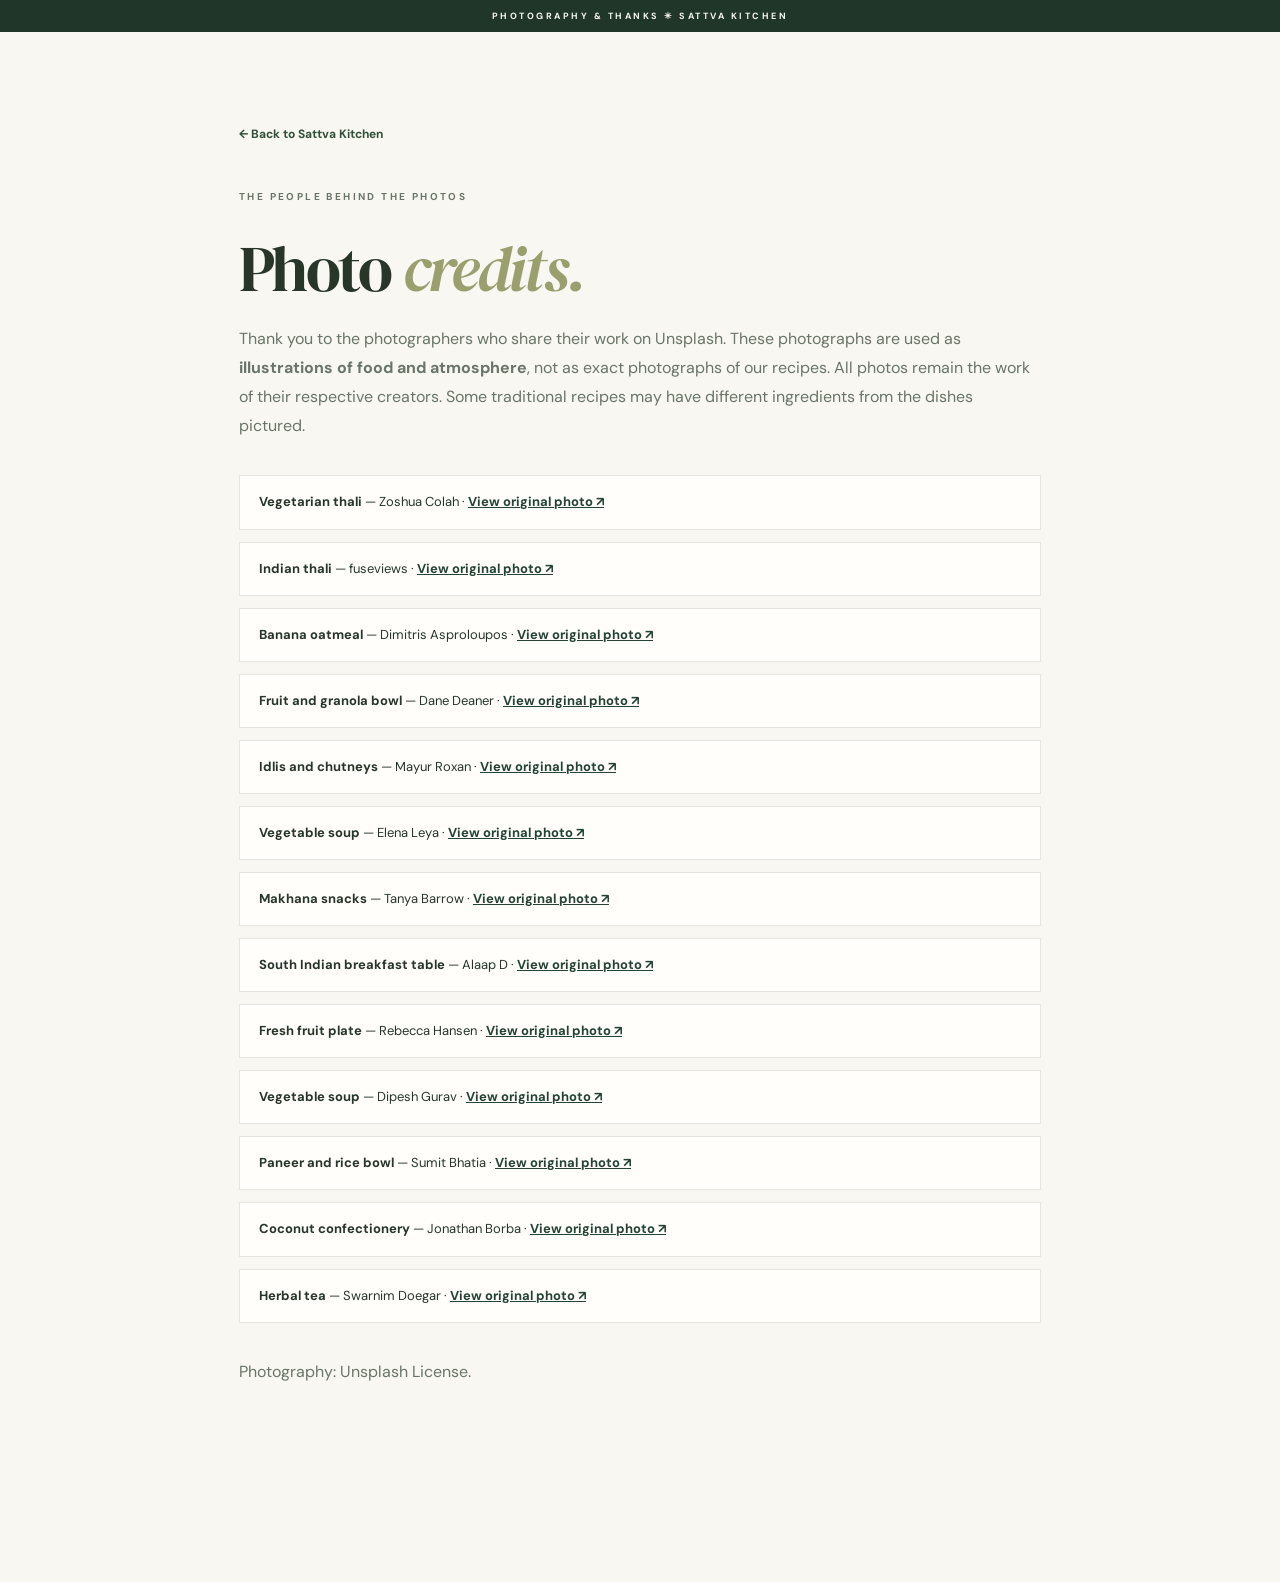
==== credits.html @ f2396afa "Add files via upload" ====
<!doctype html><html lang="en"><head><meta charset="utf-8"/><meta name="viewport" content="width=device-width,initial-scale=1"/><meta name="theme-color" content="#f8f7f1"/><title>Photo credits · Sattva Kitchen</title><link href="https://fonts.googleapis.com/css2?family=DM+Sans:wght@400;500;600;700&family=DM+Serif+Display:ital@0;1&display=swap" rel="stylesheet"/><link rel="stylesheet" href="styles.css"/><style>.credit-page{max-width:850px;margin:90px auto;padding:0 24px 90px}.credit-page h1{font-size:64px}.credit-page p{color:#697568;line-height:1.8}.credit-list{padding:0;list-style:none;display:grid;gap:12px;margin:35px 0}.credit-list li{background:#fffefa;border:1px solid #e2e6dc;padding:15px 19px;font-size:13px;line-height:1.7}.credit-list a{text-decoration:underline;color:#244334;font-weight:700}.credit-list a:hover{color:#ac8b4e}.back-link{font-size:12px;color:#31513a;font-weight:bold}</style></head><body><div class="announcement">PHOTOGRAPHY & THANKS ✳ SATTVA KITCHEN</div><main class="credit-page"><a class="back-link" href="index.html">← Back to Sattva Kitchen</a><p class="kicker" style="margin-top:45px">THE PEOPLE BEHIND THE PHOTOS</p><h1>Photo <em>credits.</em></h1><p>Thank you to the photographers who share their work on Unsplash. These photographs are used as <strong>illustrations of food and atmosphere</strong>, not as exact photographs of our recipes. All photos remain the work of their respective creators. Some traditional recipes may have different ingredients from the dishes pictured.</p><ul class="credit-list" id="credits"></ul><p>Photography: <a href="https://unsplash.com/license" target="_blank" rel="noopener noreferrer">Unsplash License</a>.</p></main><script src="credits.js"></script></body></html>
---- styles.css ----
:root{--bg:#f8f7f1;--white:#fffdf8;--green:#244334;--green-dark:#203629;--text:#28362a;--muted:#6b736b;--soft:#ecf0e8;--gold:#bd9148;--line:#e5e8df;--cream:#efeae0;--serif:'DM Serif Display',Georgia,serif;--sans:'DM Sans',Arial,sans-serif}*{box-sizing:border-box}html{scroll-behavior:smooth}body{margin:0;background:var(--bg);color:var(--text);font-family:var(--sans);-webkit-font-smoothing:antialiased}button,input{font:inherit}button{cursor:pointer}a{color:inherit;text-decoration:none}img{display:block;width:100%}::selection{background:#dce8cf}button:focus-visible,a:focus-visible,input:focus-visible{outline:3px solid var(--gold);outline-offset:3px}.container{max-width:1270px;padding:0 44px;margin:auto}.sr-only{position:absolute;width:1px;height:1px;padding:0;margin:-1px;overflow:hidden;clip:rect(0,0,0,0);white-space:nowrap;border:0}.announcement{background:var(--green-dark);color:#f8f8ee;text-align:center;font-size:9px;letter-spacing:2.5px;font-weight:700;padding:10px 14px}.announcement span{color:#e1c47a;margin:0 16px}.site-header{height:92px;position:relative;z-index:5;background:var(--bg)}.nav-inner{display:flex;height:100%;align-items:center;justify-content:space-between;gap:26px}.brand{display:flex;align-items:center;gap:10px;min-width:212px}.brand-flower{font-size:35px;color:#9a9f64;line-height:1;display:inline-block}.brand-word{display:flex;flex-direction:column;gap:0}.brand-word strong,.footer-brand strong{font-family:var(--serif);font-size:34px;font-weight:400;line-height:1}.brand-word strong span{color:#bd9148}.brand-word small,.footer-brand span:not(.brand-flower){font-size:8px;letter-spacing:2.8px;font-weight:700;padding-top:6px;color:#71806d}.desktop-nav{display:flex;align-items:center;gap:34px;margin-left:30px}.desktop-nav a{font-size:12px;color:#4d594b;font-weight:600;transition:color .2s}.desktop-nav a:hover{color:var(--gold)}.nav-actions{display:flex;gap:15px;align-items:center}.saved-nav{border:1px solid #cdd7ca;padding:11px 13px;border-radius:3px;background:transparent;font-size:12px;font-weight:700;display:flex;align-items:center;gap:8px;color:var(--green)}.saved-nav:hover{background:#edf0e6}.icon-heart{font-size:21px;line-height:10px}.saved-number{min-width:19px;height:19px;border-radius:50%;display:grid;place-items:center;background:#e4e9dc;color:#476046;font-size:10px}.mobile-toggle,.mobile-nav{display:none}.hero{display:grid;grid-template-columns:49% 51%;min-height:580px;padding-bottom:46px;align-items:center}.hero-text{padding:36px 30px 60px 0}.eyebrow,.kicker{letter-spacing:2.4px;font-size:10px;font-weight:700;color:var(--gold)}.eyebrow{display:flex;align-items:center;gap:14px}.eyebrow-line{height:1px;width:29px;background:var(--gold)}h1,h2,h3,p{margin-top:0}h1,h2,h3{font-family:var(--serif);font-weight:400}h1{font-size:clamp(64px,6.6vw,100px);letter-spacing:-2.7px;line-height:1.02;margin:30px 0 24px}h1 em,h2 em{font-weight:400;color:#9b9e6d}.hero-description{color:var(--muted);font-size:14px;max-width:425px;line-height:1.9}.hero-buttons{display:flex;align-items:center;gap:34px;margin-top:35px;flex-wrap:wrap}.btn{border:0;display:inline-flex;align-items:center;justify-content:center;gap:34px;padding:17px 23px;font-size:12px;font-weight:700;letter-spacing:.2px;transition:transform .2s,background .2s;border-radius:2px}.btn:hover{transform:translateY(-2px)}.btn-primary{background:var(--green);color:white}.btn-primary:hover{background:#345e43}.text-link{font-size:12px;font-weight:700;border-bottom:1px solid #c8cbb9;padding:7px 0;display:inline-flex;gap:13px}.text-link:hover{color:var(--gold)}.hero-signature{display:flex;align-items:center;gap:13px;margin-top:65px}.hero-signature .little-sun{display:grid;place-items:center;color:#b5a866;font-size:43px;width:47px}.hero-signature p{margin:0;font-size:12px;line-height:1.65}.hero-signature strong{font-weight:700}.hero-signature p span{color:#8c9388;font-size:11px}.hero-visual{height:540px;position:relative;padding:10px 0 25px 20px}.hero-photo-wrap{width:100%;height:100%;border-radius:220px 220px 6px 6px;overflow:hidden;background:#e3dbc7}.hero-photo{height:100%;object-fit:cover;object-position:center;transition:transform .7s}.hero-photo-wrap:hover img{transform:scale(1.04)}.hero-doodle{position:absolute;top:-21px;right:-15px;font-size:92px;color:#e6ca77;line-height:1;transform:rotate(12deg)}.hero-note{position:absolute;bottom:44px;left:-43px;display:flex;gap:16px;background:#fbfaf3;box-shadow:0 14px 36px #1d302b1b;border:1px solid #ece7d8;padding:22px 27px;align-items:center;transform:rotate(-4deg)}.note-leaf{font-size:44px;color:#a6b580}.hero-note small{display:block;letter-spacing:2px;font-weight:700;color:#9c915b;font-size:8px;margin-bottom:5px}.hero-note strong{font:22px/1.1 var(--serif)}.photo-caption{position:absolute;bottom:-8px;right:0;font-size:8px;letter-spacing:2.5px;color:#a3a79c}.values-ribbon{background:#eef0e8;border-block:1px solid #e5e9df}.values-inner{display:flex;justify-content:space-between;align-items:center;gap:22px;padding-top:21px;padding-bottom:21px}.values-inner span{font-size:10px;letter-spacing:2px;color:#546954;font-weight:700;white-space:nowrap}.values-inner b{color:#b39c6f;font-size:17px}.section{padding-top:108px;padding-bottom:110px}.section-top{display:flex;justify-content:space-between;align-items:end;gap:45px;margin-bottom:32px}.kicker{margin-bottom:20px}.section-top h2,.recipe-intro h2,.quote-copy h2,.ritual-content h2{font-size:clamp(38px,4.2vw,58px);line-height:1.13;letter-spacing:-1px;margin:0}.section-lede{color:#737a6f;font-size:13px;line-height:1.85;max-width:320px;margin:0 6px 3px}.collection-grid{display:grid;grid-template-columns:repeat(3,1fr);gap:20px}.collection-card{position:relative;border:0;padding:0;text-align:left;color:white;background:#d6d6c4;overflow:hidden;height:376px;border-radius:4px}.collection-card>img{height:100%;object-fit:cover;transition:transform .5s}.collection-card:hover>img{transform:scale(1.06)}.collection-overlay{position:absolute;inset:0;background:linear-gradient(to top,rgba(20,37,24,.76),transparent 63%)}.collection-content{position:absolute;bottom:27px;left:28px;right:28px;display:flex;flex-direction:column}.collection-content small{font-size:9px;letter-spacing:2px;color:#e8debe;font-weight:700}.collection-content strong{font:36px var(--serif);margin:9px 0 10px}.collection-content>span{display:flex;align-items:center;justify-content:space-between;font-size:11px;color:#f5f5e5}.collection-content>span b{font-size:23px;font-weight:400}.recipes-section{background:#fffefa;border-top:1px solid var(--line);border-bottom:1px solid var(--line)}.recipe-intro{display:flex;justify-content:space-between;align-items:center;gap:20px}.recipe-intro h2{margin-bottom:16px}.recipe-intro p:not(.kicker){color:#757d74;font-size:13px;line-height:1.7}.tiny-star{color:#9aa46a}.count-ornament{width:135px;height:135px;border-radius:50%;border:1px solid #d8ddd0;display:flex;flex-direction:column;align-items:center;justify-content:center;flex-shrink:0;transform:rotate(9deg)}.count-ornament span{font:47px var(--serif);line-height:1}.count-ornament small{font-size:8px;font-weight:700;letter-spacing:1.4px;line-height:1.6;text-align:center;color:#909c7f}.recipe-toolbar{display:flex;gap:20px;justify-content:space-between;align-items:center;margin-top:34px;margin-bottom:16px;border-bottom:1px solid #ebebe5;padding-bottom:20px}.filters{display:flex;gap:8px;flex-wrap:wrap}.filter-chip{border:1px solid #e1e5dc;background:transparent;color:#586358;padding:10px 15px;border-radius:99px;white-space:nowrap;font-size:11px;font-weight:600}.filter-chip:hover,.filter-chip.active{background:var(--green);color:white;border-color:var(--green)}.search-bar{border:1px solid #dfe4db;display:flex;align-items:center;gap:10px;padding:0 13px;min-width:245px;height:39px}.search-bar span{font-size:26px;color:#687c67;line-height:1}.search-bar input{border:0;background:transparent;outline:0;font-size:11px;width:100%;color:var(--green)}.search-bar input:focus-visible{outline:0}.results-line{font-size:11px;color:#989c92;letter-spacing:.1px;margin-bottom:22px}.recipe-grid{display:grid;grid-template-columns:repeat(3,minmax(0,1fr));gap:35px 23px}.recipe-card{background:var(--white);border:1px solid #eceee7;overflow:hidden;border-radius:4px;transition:box-shadow .25s,transform .25s}.recipe-card:hover{box-shadow:0 14px 32px #39453110;transform:translateY(-4px)}.recipe-image{height:235px;position:relative;overflow:hidden;background:#e3e5d7;cursor:pointer}.recipe-image img{height:100%;object-fit:cover;transition:transform .45s}.recipe-card:hover .recipe-image img{transform:scale(1.06)}.recipe-tag{position:absolute;left:14px;top:15px;background:#fffefaed;color:var(--green);font-size:9px;letter-spacing:.5px;padding:8px 11px;font-weight:700}.save-recipe{position:absolute;right:14px;top:13px;border:0;background:white;color:#546e4e;border-radius:50%;width:37px;height:37px;display:grid;place-items:center;font-size:24px;transition:transform .2s}.save-recipe:hover{transform:scale(1.11)}.save-recipe.is-saved{color:#bb7054}.recipe-body{padding:22px 22px 19px}.recipe-eyebrow{font-size:9px;letter-spacing:1.1px;color:#a79168;font-weight:700;text-transform:uppercase}.recipe-title{font:26px/1.22 var(--serif);margin:9px 0 9px;letter-spacing:-.3px;cursor:pointer;min-height:64px}.recipe-title:hover{color:#788a59}.recipe-desc{color:#788075;font-size:12px;line-height:1.75;min-height:43px;margin-bottom:19px}.recipe-meta{display:flex;justify-content:space-between;align-items:center;border-top:1px solid #eceee7;padding-top:16px;font-size:11px;color:#666f65}.recipe-meta span{display:flex;gap:6px;align-items:center}.recipe-meta button{background:transparent;border:0;font-weight:700;color:var(--green);font-size:11px;padding:4px 0}.recipe-meta button:hover{text-decoration:underline}.empty-state{text-align:center;padding:40px 0 60px}.empty-state[hidden]{display:none}.empty-flower{color:#b4ae79;font-size:70px}.empty-state h3{font:32px var(--serif);margin:0 0 10px}.empty-state p{font-size:13px;color:#7b847b}.empty-state .btn{margin:15px auto}.quote-section{background:#edf0e7}.quote-layout{display:grid;grid-template-columns:45% 55%;align-items:center;gap:0;min-height:610px;padding-top:70px;padding-bottom:70px}.quote-photo{height:480px;position:relative;transform:translateX(20px)}.quote-photo img{height:100%;object-fit:cover;border-radius:230px 230px 3px 3px}.quote-photo-detail{position:absolute;bottom:-18px;right:-12px;background:#fbf9f0;padding:15px 23px;font-size:9px;letter-spacing:1.5px;color:#798769;font-weight:700;transform:rotate(-4deg)}.quote-copy{padding:40px 16px 30px 105px}.quote-mark{font:92px var(--serif);line-height:.65;color:#b0b98f;display:block;margin:24px 0 -15px}.quote-copy h2{max-width:480px;margin-bottom:27px}.quote-copy p:not(.kicker){font-size:13px;line-height:1.95;color:#6d776c;max-width:480px}.philosophy-link{margin-top:15px}.ritual-section{padding-top:108px;padding-bottom:108px}.ritual-card{position:relative;background:#294738;color:#fefcf3;overflow:hidden;display:flex;min-height:340px;align-items:center;padding:58px 9%;border-radius:4px}.ritual-card:before{content:'';position:absolute;inset:0;background:radial-gradient(circle at 85% 35%,rgba(221,206,134,.17),transparent 30%),radial-gradient(circle at 25% 100%,rgba(0,0,0,.10),transparent 50%);pointer-events:none}.ritual-content{position:relative;z-index:1;max-width:580px}.ritual-content .kicker{color:#d8cf9d}.ritual-content h2{font-size:53px}.ritual-content h2 em{color:#dad09b}.ritual-content>p:not(.kicker){font-size:13px;color:#d3e0d3;max-width:490px;line-height:1.9;margin:20px 0 24px}.btn-light{background:#f5f3e6;color:#294838}.btn-light:hover{background:white}.ritual-sun{position:absolute;right:4%;top:-56px;font-size:400px;color:#adc0971f;line-height:1;pointer-events:none}.daily-plan{margin-top:20px;border:1px solid #dee5d6;background:#fffdf8;padding:30px}.daily-plan[hidden]{display:none}.daily-plan-header{display:flex;align-items:center;justify-content:space-between;gap:15px;margin-bottom:20px}.daily-plan-header h3{font-size:29px;margin:0}.day-grid{display:grid;grid-template-columns:repeat(3,minmax(0,1fr));gap:20px}.day-pick{display:flex;align-items:center;gap:14px;border:1px solid #e9ecdf;background:white;text-align:left;padding:10px;cursor:pointer}.day-pick img{width:85px;height:80px;object-fit:cover}.day-pick small{font-size:9px;color:#a29569;text-transform:uppercase;letter-spacing:1px}.day-pick strong{display:block;font:18px var(--serif);margin-top:6px}.footer{background:#f0f1e9;border-top:1px solid #e1e6dd}.footer-top{display:flex;align-items:center;justify-content:space-between;gap:20px;padding:49px 0 41px}.footer-brand{display:flex;align-items:center;gap:10px}.footer-brand div{display:flex;flex-direction:column}.footer-brand strong{font-size:38px}.footer-top>p{font:21px/1.4 var(--serif);margin:0;color:#657460}.back-top{font-size:11px;font-weight:700;border-bottom:1px solid #8ea18d;padding-bottom:6px}.footer-bottom{border-top:1px solid #dce4d9;padding:23px 0 27px;display:flex;justify-content:space-between;gap:30px;font-size:9px;color:#7b877b;letter-spacing:.3px;line-height:1.6}.footer-bottom a{color:var(--green);font-weight:700;text-decoration:underline}.modal-backdrop{position:fixed;inset:0;background:rgba(18,31,23,.68);z-index:20;backdrop-filter:blur(2px)}.recipe-modal{position:fixed;z-index:21;top:3.5vh;bottom:3.5vh;left:50%;transform:translateX(-50%);width:min(960px,94vw);overflow:auto;background:var(--white);border-radius:5px;box-shadow:0 15px 90px #172b1f50}.modal-backdrop[hidden],.recipe-modal[hidden]{display:none}.modal-close{position:sticky;top:18px;float:right;margin:18px 20px -60px 0;z-index:2;background:white;border:1px solid #ece8e0;box-shadow:0 1px 6px #0002;width:41px;height:41px;border-radius:50%;font-size:26px;color:#304936}.modal-cover{height:320px;object-fit:cover}.modal-inner{padding:38px clamp(24px,6vw,64px) 48px}.modal-inner h2{font-size:clamp(42px,5vw,58px);margin:10px 0 18px}.modal-intro{font-size:14px;color:#788176;line-height:1.8;max-width:650px}.modal-tags{display:flex;gap:9px;flex-wrap:wrap;margin:24px 0 28px}.modal-tags span{border:1px solid #e3e8dc;padding:8px 12px;font-size:11px;border-radius:18px}.modal-cols{display:grid;grid-template-columns:37% 1fr;gap:48px;border-top:1px solid #e7e9de;padding-top:30px}.modal-cols h3{font-size:30px}.ingredients{margin:15px 0 0;padding:0;list-style:none}.ingredients li{padding:10px 0;border-bottom:1px solid #eee;font-size:12px;color:#687468;line-height:1.5}.ingredients li:before{content:'✳';color:#a0a879;font-size:12px;margin-right:11px}.steps{padding-left:22px}.steps li{padding:0 0 17px 4px;color:#657163;line-height:1.75;font-size:13px}.steps li::marker{color:#98a276;font-weight:700}.modal-tip{border-left:3px solid #aeb98c;background:#f3f5ed;padding:17px 20px;color:#586954;font-size:12px;line-height:1.7;margin-top:26px}.modal-actions{display:flex;gap:12px;flex-wrap:wrap;margin-top:32px}.modal-actions button{font-size:12px}.modal-actions .outline-btn{border:1px solid #bdc8b7;background:transparent;color:var(--green);padding:15px 20px}.toast{position:fixed;bottom:25px;right:25px;z-index:40;background:#283f30;color:#fff;padding:13px 19px;border-radius:3px;font-size:12px;box-shadow:0 8px 28px #0002;opacity:0;transform:translateY(20px);pointer-events:none;transition:opacity .3s,transform .3s}.toast.show{opacity:1;transform:translateY(0)}body.modal-open{overflow:hidden}@media(max-width:1100px){.container{padding-left:30px;padding-right:30px}.desktop-nav{gap:16px;margin-left:0}.hero{grid-template-columns:51% 49%}.hero-visual{height:500px}.hero-note{left:-10px}.recipe-toolbar{align-items:flex-start;flex-direction:column}.quote-copy{padding-left:65px}}@media(max-width:800px){.desktop-nav{display:none}.mobile-toggle{display:flex;flex-direction:column;gap:5px;background:none;border:0;padding:10px}.mobile-toggle span{display:block;width:22px;height:2px;background:var(--green)}.mobile-nav:not([hidden]){display:flex;flex-direction:column;position:absolute;top:100%;left:0;right:0;padding:14px 30px 23px;background:var(--bg);box-shadow:0 16px 20px #20362910}.mobile-nav a{padding:11px 0;border-bottom:1px solid #e8e8e0;font-size:13px}.hero{grid-template-columns:1fr}.hero-text{padding:55px 0 10px}.hero h1{font-size:72px}.hero-signature{margin-top:38px;margin-bottom:20px}.hero-visual{height:480px;max-width:640px;width:95%;margin:auto}.section{padding-top:75px;padding-bottom:78px}.collection-card{height:310px}.section-top{display:block}.section-lede{margin-top:16px;max-width:500px}.recipe-grid{grid-template-columns:repeat(2,minmax(0,1fr))}.quote-layout{grid-template-columns:1fr;gap:20px}.quote-photo{max-width:500px;width:100%;height:410px;transform:none;margin:auto}.quote-copy{padding:45px 10px 25px}.quote-copy h2{max-width:700px}.day-grid{grid-template-columns:1fr}.footer-top>p{display:none}}@media(max-width:590px){.announcement{font-size:7px;letter-spacing:1.15px;line-height:1.6}.announcement span{margin:0 7px}.container{padding-left:20px;padding-right:20px}.site-header{height:75px}.brand{min-width:auto}.brand-flower{font-size:28px}.brand-word strong{font-size:30px}.brand-word small{letter-spacing:1.7px;font-size:7px}.saved-nav{padding:9px 10px}.saved-nav>span:nth-child(2){display:none}.hero{padding-bottom:26px}.hero-text{padding:43px 0 0}.hero h1{font-size:clamp(58px,14vw,78px);letter-spacing:-1px;margin:23px 0}.hero-description{font-size:13px}.hero-buttons{gap:18px;margin-top:28px}.btn{gap:18px}.hero-visual{height:370px;width:100%;padding-left:10px}.hero-doodle{font-size:55px;right:-8px;top:-15px}.hero-note{padding:11px 14px;gap:8px;left:0;bottom:38px}.hero-note .note-leaf{font-size:26px}.hero-note strong{font-size:17px}.photo-caption{font-size:6px}.values-inner{flex-wrap:wrap;justify-content:center;gap:11px 20px;padding-top:16px;padding-bottom:16px}.values-inner span{font-size:8px;letter-spacing:1px}.values-inner b:nth-of-type(2){display:none}.section-top h2,.recipe-intro h2,.quote-copy h2{font-size:41px}.collection-grid{grid-template-columns:1fr;gap:13px}.collection-card{height:270px}.recipe-intro{align-items:start}.count-ornament{width:78px;height:78px}.count-ornament span{font-size:28px}.count-ornament small{font-size:6px}.recipe-toolbar{margin-top:21px}.filters{flex-wrap:nowrap;overflow:auto;max-width:calc(100vw - 40px);padding-bottom:8px}.filter-chip{flex:none}.search-bar{width:100%}.recipe-grid{grid-template-columns:1fr;gap:18px}.recipe-image{height:255px}.recipe-title{min-height:auto}.recipe-desc{min-height:auto}.quote-photo{height:360px}.quote-copy{padding-top:25px}.quote-copy h2{font-size:45px}.ritual-card{padding:42px 28px}.ritual-content h2{font-size:43px}.ritual-sun{font-size:250px;right:-55px;top:45px}.footer-top{padding:37px 0}.footer-bottom{display:block;font-size:9px}.footer-bottom span{display:block;margin-bottom:8px}.modal-cols{grid-template-columns:1fr;gap:14px}.modal-cover{height:240px}.modal-inner{padding:28px 22px 36px}.modal-inner h2{font-size:42px}.recipe-modal{width:98vw;top:1vh;bottom:1vh}.toast{left:15px;right:15px;text-align:center}.day-pick img{width:74px;height:74px}}@media(prefers-reduced-motion:reduce){html{scroll-behavior:auto}*{animation:none!important;transition:none!important}}
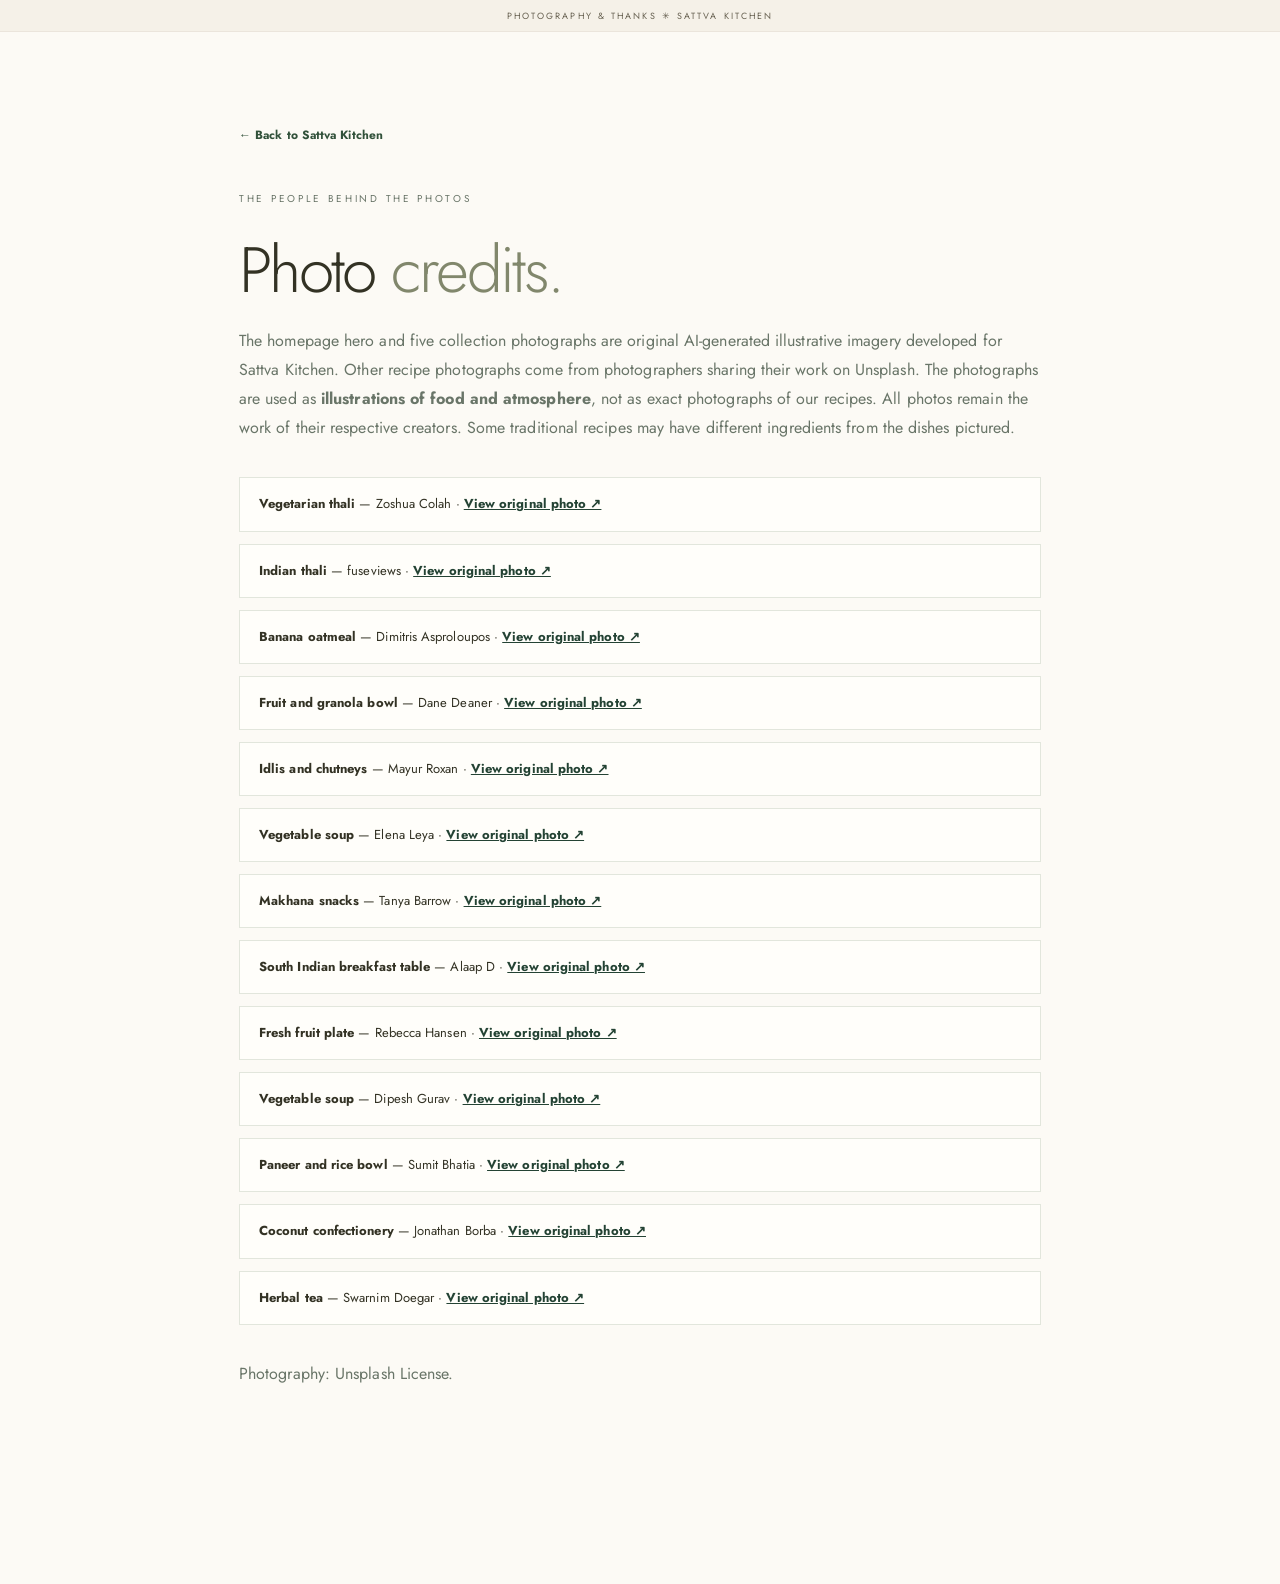
==== commit 1b497fc9: "Add files via upload" ====
--- a/credits.html
+++ b/credits.html
@@ -1 +1 @@
-<!doctype html><html lang="en"><head><meta charset="utf-8"/><meta name="viewport" content="width=device-width,initial-scale=1"/><meta name="theme-color" content="#f8f7f1"/><title>Photo credits · Sattva Kitchen</title><link href="https://fonts.googleapis.com/css2?family=DM+Sans:wght@400;500;600;700&family=DM+Serif+Display:ital@0;1&display=swap" rel="stylesheet"/><link rel="stylesheet" href="styles.css"/><style>.credit-page{max-width:850px;margin:90px auto;padding:0 24px 90px}.credit-page h1{font-size:64px}.credit-page p{color:#697568;line-height:1.8}.credit-list{padding:0;list-style:none;display:grid;gap:12px;margin:35px 0}.credit-list li{background:#fffefa;border:1px solid #e2e6dc;padding:15px 19px;font-size:13px;line-height:1.7}.credit-list a{text-decoration:underline;color:#244334;font-weight:700}.credit-list a:hover{color:#ac8b4e}.back-link{font-size:12px;color:#31513a;font-weight:bold}</style></head><body><div class="announcement">PHOTOGRAPHY & THANKS ✳ SATTVA KITCHEN</div><main class="credit-page"><a class="back-link" href="index.html">← Back to Sattva Kitchen</a><p class="kicker" style="margin-top:45px">THE PEOPLE BEHIND THE PHOTOS</p><h1>Photo <em>credits.</em></h1><p>Thank you to the photographers who share their work on Unsplash. These photographs are used as <strong>illustrations of food and atmosphere</strong>, not as exact photographs of our recipes. All photos remain the work of their respective creators. Some traditional recipes may have different ingredients from the dishes pictured.</p><ul class="credit-list" id="credits"></ul><p>Photography: <a href="https://unsplash.com/license" target="_blank" rel="noopener noreferrer">Unsplash License</a>.</p></main><script src="credits.js"></script></body></html>
+<!doctype html><html lang="en"><head><meta charset="utf-8"/><meta name="viewport" content="width=device-width,initial-scale=1"/><meta name="theme-color" content="#f8f7f1"/><title>Photo credits · Sattva Kitchen</title><link href="https://fonts.googleapis.com/css2?family=Jost:wght@300;400;500;600&display=swap" rel="stylesheet"/><link rel="stylesheet" href="styles.css"/><style>.credit-page{max-width:850px;margin:90px auto;padding:0 24px 90px}.credit-page h1{font-size:64px}.credit-page p{color:#697568;line-height:1.8}.credit-list{padding:0;list-style:none;display:grid;gap:12px;margin:35px 0}.credit-list li{background:#fffefa;border:1px solid #e2e6dc;padding:15px 19px;font-size:13px;line-height:1.7}.credit-list a{text-decoration:underline;color:#244334;font-weight:700}.credit-list a:hover{color:#ac8b4e}.back-link{font-size:12px;color:#31513a;font-weight:bold}</style></head><body><div class="announcement">PHOTOGRAPHY & THANKS ✳ SATTVA KITCHEN</div><main class="credit-page"><a class="back-link" href="index.html">← Back to Sattva Kitchen</a><p class="kicker" style="margin-top:45px">THE PEOPLE BEHIND THE PHOTOS</p><h1>Photo <em>credits.</em></h1><p>The homepage hero and five collection photographs are original AI-generated illustrative imagery developed for Sattva Kitchen. Other recipe photographs come from photographers sharing their work on Unsplash. The photographs are used as <strong>illustrations of food and atmosphere</strong>, not as exact photographs of our recipes. All photos remain the work of their respective creators. Some traditional recipes may have different ingredients from the dishes pictured.</p><ul class="credit-list" id="credits"></ul><p>Photography: <a href="https://unsplash.com/license" target="_blank" rel="noopener noreferrer">Unsplash License</a>.</p></main><script src="credits.js"></script></body></html>
--- a/styles.css
+++ b/styles.css
@@ -1 +1,269 @@
-:root{--bg:#f8f7f1;--white:#fffdf8;--green:#244334;--green-dark:#203629;--text:#28362a;--muted:#6b736b;--soft:#ecf0e8;--gold:#bd9148;--line:#e5e8df;--cream:#efeae0;--serif:'DM Serif Display',Georgia,serif;--sans:'DM Sans',Arial,sans-serif}*{box-sizing:border-box}html{scroll-behavior:smooth}body{margin:0;background:var(--bg);color:var(--text);font-family:var(--sans);-webkit-font-smoothing:antialiased}button,input{font:inherit}button{cursor:pointer}a{color:inherit;text-decoration:none}img{display:block;width:100%}::selection{background:#dce8cf}button:focus-visible,a:focus-visible,input:focus-visible{outline:3px solid var(--gold);outline-offset:3px}.container{max-width:1270px;padding:0 44px;margin:auto}.sr-only{position:absolute;width:1px;height:1px;padding:0;margin:-1px;overflow:hidden;clip:rect(0,0,0,0);white-space:nowrap;border:0}.announcement{background:var(--green-dark);color:#f8f8ee;text-align:center;font-size:9px;letter-spacing:2.5px;font-weight:700;padding:10px 14px}.announcement span{color:#e1c47a;margin:0 16px}.site-header{height:92px;position:relative;z-index:5;background:var(--bg)}.nav-inner{display:flex;height:100%;align-items:center;justify-content:space-between;gap:26px}.brand{display:flex;align-items:center;gap:10px;min-width:212px}.brand-flower{font-size:35px;color:#9a9f64;line-height:1;display:inline-block}.brand-word{display:flex;flex-direction:column;gap:0}.brand-word strong,.footer-brand strong{font-family:var(--serif);font-size:34px;font-weight:400;line-height:1}.brand-word strong span{color:#bd9148}.brand-word small,.footer-brand span:not(.brand-flower){font-size:8px;letter-spacing:2.8px;font-weight:700;padding-top:6px;color:#71806d}.desktop-nav{display:flex;align-items:center;gap:34px;margin-left:30px}.desktop-nav a{font-size:12px;color:#4d594b;font-weight:600;transition:color .2s}.desktop-nav a:hover{color:var(--gold)}.nav-actions{display:flex;gap:15px;align-items:center}.saved-nav{border:1px solid #cdd7ca;padding:11px 13px;border-radius:3px;background:transparent;font-size:12px;font-weight:700;display:flex;align-items:center;gap:8px;color:var(--green)}.saved-nav:hover{background:#edf0e6}.icon-heart{font-size:21px;line-height:10px}.saved-number{min-width:19px;height:19px;border-radius:50%;display:grid;place-items:center;background:#e4e9dc;color:#476046;font-size:10px}.mobile-toggle,.mobile-nav{display:none}.hero{display:grid;grid-template-columns:49% 51%;min-height:580px;padding-bottom:46px;align-items:center}.hero-text{padding:36px 30px 60px 0}.eyebrow,.kicker{letter-spacing:2.4px;font-size:10px;font-weight:700;color:var(--gold)}.eyebrow{display:flex;align-items:center;gap:14px}.eyebrow-line{height:1px;width:29px;background:var(--gold)}h1,h2,h3,p{margin-top:0}h1,h2,h3{font-family:var(--serif);font-weight:400}h1{font-size:clamp(64px,6.6vw,100px);letter-spacing:-2.7px;line-height:1.02;margin:30px 0 24px}h1 em,h2 em{font-weight:400;color:#9b9e6d}.hero-description{color:var(--muted);font-size:14px;max-width:425px;line-height:1.9}.hero-buttons{display:flex;align-items:center;gap:34px;margin-top:35px;flex-wrap:wrap}.btn{border:0;display:inline-flex;align-items:center;justify-content:center;gap:34px;padding:17px 23px;font-size:12px;font-weight:700;letter-spacing:.2px;transition:transform .2s,background .2s;border-radius:2px}.btn:hover{transform:translateY(-2px)}.btn-primary{background:var(--green);color:white}.btn-primary:hover{background:#345e43}.text-link{font-size:12px;font-weight:700;border-bottom:1px solid #c8cbb9;padding:7px 0;display:inline-flex;gap:13px}.text-link:hover{color:var(--gold)}.hero-signature{display:flex;align-items:center;gap:13px;margin-top:65px}.hero-signature .little-sun{display:grid;place-items:center;color:#b5a866;font-size:43px;width:47px}.hero-signature p{margin:0;font-size:12px;line-height:1.65}.hero-signature strong{font-weight:700}.hero-signature p span{color:#8c9388;font-size:11px}.hero-visual{height:540px;position:relative;padding:10px 0 25px 20px}.hero-photo-wrap{width:100%;height:100%;border-radius:220px 220px 6px 6px;overflow:hidden;background:#e3dbc7}.hero-photo{height:100%;object-fit:cover;object-position:center;transition:transform .7s}.hero-photo-wrap:hover img{transform:scale(1.04)}.hero-doodle{position:absolute;top:-21px;right:-15px;font-size:92px;color:#e6ca77;line-height:1;transform:rotate(12deg)}.hero-note{position:absolute;bottom:44px;left:-43px;display:flex;gap:16px;background:#fbfaf3;box-shadow:0 14px 36px #1d302b1b;border:1px solid #ece7d8;padding:22px 27px;align-items:center;transform:rotate(-4deg)}.note-leaf{font-size:44px;color:#a6b580}.hero-note small{display:block;letter-spacing:2px;font-weight:700;color:#9c915b;font-size:8px;margin-bottom:5px}.hero-note strong{font:22px/1.1 var(--serif)}.photo-caption{position:absolute;bottom:-8px;right:0;font-size:8px;letter-spacing:2.5px;color:#a3a79c}.values-ribbon{background:#eef0e8;border-block:1px solid #e5e9df}.values-inner{display:flex;justify-content:space-between;align-items:center;gap:22px;padding-top:21px;padding-bottom:21px}.values-inner span{font-size:10px;letter-spacing:2px;color:#546954;font-weight:700;white-space:nowrap}.values-inner b{color:#b39c6f;font-size:17px}.section{padding-top:108px;padding-bottom:110px}.section-top{display:flex;justify-content:space-between;align-items:end;gap:45px;margin-bottom:32px}.kicker{margin-bottom:20px}.section-top h2,.recipe-intro h2,.quote-copy h2,.ritual-content h2{font-size:clamp(38px,4.2vw,58px);line-height:1.13;letter-spacing:-1px;margin:0}.section-lede{color:#737a6f;font-size:13px;line-height:1.85;max-width:320px;margin:0 6px 3px}.collection-grid{display:grid;grid-template-columns:repeat(3,1fr);gap:20px}.collection-card{position:relative;border:0;padding:0;text-align:left;color:white;background:#d6d6c4;overflow:hidden;height:376px;border-radius:4px}.collection-card>img{height:100%;object-fit:cover;transition:transform .5s}.collection-card:hover>img{transform:scale(1.06)}.collection-overlay{position:absolute;inset:0;background:linear-gradient(to top,rgba(20,37,24,.76),transparent 63%)}.collection-content{position:absolute;bottom:27px;left:28px;right:28px;display:flex;flex-direction:column}.collection-content small{font-size:9px;letter-spacing:2px;color:#e8debe;font-weight:700}.collection-content strong{font:36px var(--serif);margin:9px 0 10px}.collection-content>span{display:flex;align-items:center;justify-content:space-between;font-size:11px;color:#f5f5e5}.collection-content>span b{font-size:23px;font-weight:400}.recipes-section{background:#fffefa;border-top:1px solid var(--line);border-bottom:1px solid var(--line)}.recipe-intro{display:flex;justify-content:space-between;align-items:center;gap:20px}.recipe-intro h2{margin-bottom:16px}.recipe-intro p:not(.kicker){color:#757d74;font-size:13px;line-height:1.7}.tiny-star{color:#9aa46a}.count-ornament{width:135px;height:135px;border-radius:50%;border:1px solid #d8ddd0;display:flex;flex-direction:column;align-items:center;justify-content:center;flex-shrink:0;transform:rotate(9deg)}.count-ornament span{font:47px var(--serif);line-height:1}.count-ornament small{font-size:8px;font-weight:700;letter-spacing:1.4px;line-height:1.6;text-align:center;color:#909c7f}.recipe-toolbar{display:flex;gap:20px;justify-content:space-between;align-items:center;margin-top:34px;margin-bottom:16px;border-bottom:1px solid #ebebe5;padding-bottom:20px}.filters{display:flex;gap:8px;flex-wrap:wrap}.filter-chip{border:1px solid #e1e5dc;background:transparent;color:#586358;padding:10px 15px;border-radius:99px;white-space:nowrap;font-size:11px;font-weight:600}.filter-chip:hover,.filter-chip.active{background:var(--green);color:white;border-color:var(--green)}.search-bar{border:1px solid #dfe4db;display:flex;align-items:center;gap:10px;padding:0 13px;min-width:245px;height:39px}.search-bar span{font-size:26px;color:#687c67;line-height:1}.search-bar input{border:0;background:transparent;outline:0;font-size:11px;width:100%;color:var(--green)}.search-bar input:focus-visible{outline:0}.results-line{font-size:11px;color:#989c92;letter-spacing:.1px;margin-bottom:22px}.recipe-grid{display:grid;grid-template-columns:repeat(3,minmax(0,1fr));gap:35px 23px}.recipe-card{background:var(--white);border:1px solid #eceee7;overflow:hidden;border-radius:4px;transition:box-shadow .25s,transform .25s}.recipe-card:hover{box-shadow:0 14px 32px #39453110;transform:translateY(-4px)}.recipe-image{height:235px;position:relative;overflow:hidden;background:#e3e5d7;cursor:pointer}.recipe-image img{height:100%;object-fit:cover;transition:transform .45s}.recipe-card:hover .recipe-image img{transform:scale(1.06)}.recipe-tag{position:absolute;left:14px;top:15px;background:#fffefaed;color:var(--green);font-size:9px;letter-spacing:.5px;padding:8px 11px;font-weight:700}.save-recipe{position:absolute;right:14px;top:13px;border:0;background:white;color:#546e4e;border-radius:50%;width:37px;height:37px;display:grid;place-items:center;font-size:24px;transition:transform .2s}.save-recipe:hover{transform:scale(1.11)}.save-recipe.is-saved{color:#bb7054}.recipe-body{padding:22px 22px 19px}.recipe-eyebrow{font-size:9px;letter-spacing:1.1px;color:#a79168;font-weight:700;text-transform:uppercase}.recipe-title{font:26px/1.22 var(--serif);margin:9px 0 9px;letter-spacing:-.3px;cursor:pointer;min-height:64px}.recipe-title:hover{color:#788a59}.recipe-desc{color:#788075;font-size:12px;line-height:1.75;min-height:43px;margin-bottom:19px}.recipe-meta{display:flex;justify-content:space-between;align-items:center;border-top:1px solid #eceee7;padding-top:16px;font-size:11px;color:#666f65}.recipe-meta span{display:flex;gap:6px;align-items:center}.recipe-meta button{background:transparent;border:0;font-weight:700;color:var(--green);font-size:11px;padding:4px 0}.recipe-meta button:hover{text-decoration:underline}.empty-state{text-align:center;padding:40px 0 60px}.empty-state[hidden]{display:none}.empty-flower{color:#b4ae79;font-size:70px}.empty-state h3{font:32px var(--serif);margin:0 0 10px}.empty-state p{font-size:13px;color:#7b847b}.empty-state .btn{margin:15px auto}.quote-section{background:#edf0e7}.quote-layout{display:grid;grid-template-columns:45% 55%;align-items:center;gap:0;min-height:610px;padding-top:70px;padding-bottom:70px}.quote-photo{height:480px;position:relative;transform:translateX(20px)}.quote-photo img{height:100%;object-fit:cover;border-radius:230px 230px 3px 3px}.quote-photo-detail{position:absolute;bottom:-18px;right:-12px;background:#fbf9f0;padding:15px 23px;font-size:9px;letter-spacing:1.5px;color:#798769;font-weight:700;transform:rotate(-4deg)}.quote-copy{padding:40px 16px 30px 105px}.quote-mark{font:92px var(--serif);line-height:.65;color:#b0b98f;display:block;margin:24px 0 -15px}.quote-copy h2{max-width:480px;margin-bottom:27px}.quote-copy p:not(.kicker){font-size:13px;line-height:1.95;color:#6d776c;max-width:480px}.philosophy-link{margin-top:15px}.ritual-section{padding-top:108px;padding-bottom:108px}.ritual-card{position:relative;background:#294738;color:#fefcf3;overflow:hidden;display:flex;min-height:340px;align-items:center;padding:58px 9%;border-radius:4px}.ritual-card:before{content:'';position:absolute;inset:0;background:radial-gradient(circle at 85% 35%,rgba(221,206,134,.17),transparent 30%),radial-gradient(circle at 25% 100%,rgba(0,0,0,.10),transparent 50%);pointer-events:none}.ritual-content{position:relative;z-index:1;max-width:580px}.ritual-content .kicker{color:#d8cf9d}.ritual-content h2{font-size:53px}.ritual-content h2 em{color:#dad09b}.ritual-content>p:not(.kicker){font-size:13px;color:#d3e0d3;max-width:490px;line-height:1.9;margin:20px 0 24px}.btn-light{background:#f5f3e6;color:#294838}.btn-light:hover{background:white}.ritual-sun{position:absolute;right:4%;top:-56px;font-size:400px;color:#adc0971f;line-height:1;pointer-events:none}.daily-plan{margin-top:20px;border:1px solid #dee5d6;background:#fffdf8;padding:30px}.daily-plan[hidden]{display:none}.daily-plan-header{display:flex;align-items:center;justify-content:space-between;gap:15px;margin-bottom:20px}.daily-plan-header h3{font-size:29px;margin:0}.day-grid{display:grid;grid-template-columns:repeat(3,minmax(0,1fr));gap:20px}.day-pick{display:flex;align-items:center;gap:14px;border:1px solid #e9ecdf;background:white;text-align:left;padding:10px;cursor:pointer}.day-pick img{width:85px;height:80px;object-fit:cover}.day-pick small{font-size:9px;color:#a29569;text-transform:uppercase;letter-spacing:1px}.day-pick strong{display:block;font:18px var(--serif);margin-top:6px}.footer{background:#f0f1e9;border-top:1px solid #e1e6dd}.footer-top{display:flex;align-items:center;justify-content:space-between;gap:20px;padding:49px 0 41px}.footer-brand{display:flex;align-items:center;gap:10px}.footer-brand div{display:flex;flex-direction:column}.footer-brand strong{font-size:38px}.footer-top>p{font:21px/1.4 var(--serif);margin:0;color:#657460}.back-top{font-size:11px;font-weight:700;border-bottom:1px solid #8ea18d;padding-bottom:6px}.footer-bottom{border-top:1px solid #dce4d9;padding:23px 0 27px;display:flex;justify-content:space-between;gap:30px;font-size:9px;color:#7b877b;letter-spacing:.3px;line-height:1.6}.footer-bottom a{color:var(--green);font-weight:700;text-decoration:underline}.modal-backdrop{position:fixed;inset:0;background:rgba(18,31,23,.68);z-index:20;backdrop-filter:blur(2px)}.recipe-modal{position:fixed;z-index:21;top:3.5vh;bottom:3.5vh;left:50%;transform:translateX(-50%);width:min(960px,94vw);overflow:auto;background:var(--white);border-radius:5px;box-shadow:0 15px 90px #172b1f50}.modal-backdrop[hidden],.recipe-modal[hidden]{display:none}.modal-close{position:sticky;top:18px;float:right;margin:18px 20px -60px 0;z-index:2;background:white;border:1px solid #ece8e0;box-shadow:0 1px 6px #0002;width:41px;height:41px;border-radius:50%;font-size:26px;color:#304936}.modal-cover{height:320px;object-fit:cover}.modal-inner{padding:38px clamp(24px,6vw,64px) 48px}.modal-inner h2{font-size:clamp(42px,5vw,58px);margin:10px 0 18px}.modal-intro{font-size:14px;color:#788176;line-height:1.8;max-width:650px}.modal-tags{display:flex;gap:9px;flex-wrap:wrap;margin:24px 0 28px}.modal-tags span{border:1px solid #e3e8dc;padding:8px 12px;font-size:11px;border-radius:18px}.modal-cols{display:grid;grid-template-columns:37% 1fr;gap:48px;border-top:1px solid #e7e9de;padding-top:30px}.modal-cols h3{font-size:30px}.ingredients{margin:15px 0 0;padding:0;list-style:none}.ingredients li{padding:10px 0;border-bottom:1px solid #eee;font-size:12px;color:#687468;line-height:1.5}.ingredients li:before{content:'✳';color:#a0a879;font-size:12px;margin-right:11px}.steps{padding-left:22px}.steps li{padding:0 0 17px 4px;color:#657163;line-height:1.75;font-size:13px}.steps li::marker{color:#98a276;font-weight:700}.modal-tip{border-left:3px solid #aeb98c;background:#f3f5ed;padding:17px 20px;color:#586954;font-size:12px;line-height:1.7;margin-top:26px}.modal-actions{display:flex;gap:12px;flex-wrap:wrap;margin-top:32px}.modal-actions button{font-size:12px}.modal-actions .outline-btn{border:1px solid #bdc8b7;background:transparent;color:var(--green);padding:15px 20px}.toast{position:fixed;bottom:25px;right:25px;z-index:40;background:#283f30;color:#fff;padding:13px 19px;border-radius:3px;font-size:12px;box-shadow:0 8px 28px #0002;opacity:0;transform:translateY(20px);pointer-events:none;transition:opacity .3s,transform .3s}.toast.show{opacity:1;transform:translateY(0)}body.modal-open{overflow:hidden}@media(max-width:1100px){.container{padding-left:30px;padding-right:30px}.desktop-nav{gap:16px;margin-left:0}.hero{grid-template-columns:51% 49%}.hero-visual{height:500px}.hero-note{left:-10px}.recipe-toolbar{align-items:flex-start;flex-direction:column}.quote-copy{padding-left:65px}}@media(max-width:800px){.desktop-nav{display:none}.mobile-toggle{display:flex;flex-direction:column;gap:5px;background:none;border:0;padding:10px}.mobile-toggle span{display:block;width:22px;height:2px;background:var(--green)}.mobile-nav:not([hidden]){display:flex;flex-direction:column;position:absolute;top:100%;left:0;right:0;padding:14px 30px 23px;background:var(--bg);box-shadow:0 16px 20px #20362910}.mobile-nav a{padding:11px 0;border-bottom:1px solid #e8e8e0;font-size:13px}.hero{grid-template-columns:1fr}.hero-text{padding:55px 0 10px}.hero h1{font-size:72px}.hero-signature{margin-top:38px;margin-bottom:20px}.hero-visual{height:480px;max-width:640px;width:95%;margin:auto}.section{padding-top:75px;padding-bottom:78px}.collection-card{height:310px}.section-top{display:block}.section-lede{margin-top:16px;max-width:500px}.recipe-grid{grid-template-columns:repeat(2,minmax(0,1fr))}.quote-layout{grid-template-columns:1fr;gap:20px}.quote-photo{max-width:500px;width:100%;height:410px;transform:none;margin:auto}.quote-copy{padding:45px 10px 25px}.quote-copy h2{max-width:700px}.day-grid{grid-template-columns:1fr}.footer-top>p{display:none}}@media(max-width:590px){.announcement{font-size:7px;letter-spacing:1.15px;line-height:1.6}.announcement span{margin:0 7px}.container{padding-left:20px;padding-right:20px}.site-header{height:75px}.brand{min-width:auto}.brand-flower{font-size:28px}.brand-word strong{font-size:30px}.brand-word small{letter-spacing:1.7px;font-size:7px}.saved-nav{padding:9px 10px}.saved-nav>span:nth-child(2){display:none}.hero{padding-bottom:26px}.hero-text{padding:43px 0 0}.hero h1{font-size:clamp(58px,14vw,78px);letter-spacing:-1px;margin:23px 0}.hero-description{font-size:13px}.hero-buttons{gap:18px;margin-top:28px}.btn{gap:18px}.hero-visual{height:370px;width:100%;padding-left:10px}.hero-doodle{font-size:55px;right:-8px;top:-15px}.hero-note{padding:11px 14px;gap:8px;left:0;bottom:38px}.hero-note .note-leaf{font-size:26px}.hero-note strong{font-size:17px}.photo-caption{font-size:6px}.values-inner{flex-wrap:wrap;justify-content:center;gap:11px 20px;padding-top:16px;padding-bottom:16px}.values-inner span{font-size:8px;letter-spacing:1px}.values-inner b:nth-of-type(2){display:none}.section-top h2,.recipe-intro h2,.quote-copy h2{font-size:41px}.collection-grid{grid-template-columns:1fr;gap:13px}.collection-card{height:270px}.recipe-intro{align-items:start}.count-ornament{width:78px;height:78px}.count-ornament span{font-size:28px}.count-ornament small{font-size:6px}.recipe-toolbar{margin-top:21px}.filters{flex-wrap:nowrap;overflow:auto;max-width:calc(100vw - 40px);padding-bottom:8px}.filter-chip{flex:none}.search-bar{width:100%}.recipe-grid{grid-template-columns:1fr;gap:18px}.recipe-image{height:255px}.recipe-title{min-height:auto}.recipe-desc{min-height:auto}.quote-photo{height:360px}.quote-copy{padding-top:25px}.quote-copy h2{font-size:45px}.ritual-card{padding:42px 28px}.ritual-content h2{font-size:43px}.ritual-sun{font-size:250px;right:-55px;top:45px}.footer-top{padding:37px 0}.footer-bottom{display:block;font-size:9px}.footer-bottom span{display:block;margin-bottom:8px}.modal-cols{grid-template-columns:1fr;gap:14px}.modal-cover{height:240px}.modal-inner{padding:28px 22px 36px}.modal-inner h2{font-size:42px}.recipe-modal{width:98vw;top:1vh;bottom:1vh}.toast{left:15px;right:15px;text-align:center}.day-pick img{width:74px;height:74px}}@media(prefers-reduced-motion:reduce){html{scroll-behavior:auto}*{animation:none!important;transition:none!important}}
+:root{--bg:#f8f7f1;--white:#fffdf8;--green:#244334;--green-dark:#203629;--text:#28362a;--muted:#6b736b;--soft:#ecf0e8;--gold:#bd9148;--line:#e5e8df;--cream:#efeae0;--serif:'Abadi','Abadi MT','Jost','Avenir Next','Segoe UI',sans-serif;--sans:'Abadi','Abadi MT','Jost','Avenir Next','Segoe UI',sans-serif}*{box-sizing:border-box}html{scroll-behavior:smooth}body{margin:0;background:var(--bg);color:var(--text);font-family:var(--sans);-webkit-font-smoothing:antialiased}button,input{font:inherit}button{cursor:pointer}a{color:inherit;text-decoration:none}img{display:block;width:100%}::selection{background:#dce8cf}button:focus-visible,a:focus-visible,input:focus-visible{outline:3px solid var(--gold);outline-offset:3px}.container{max-width:1270px;padding:0 44px;margin:auto}.sr-only{position:absolute;width:1px;height:1px;padding:0;margin:-1px;overflow:hidden;clip:rect(0,0,0,0);white-space:nowrap;border:0}.announcement{background:var(--green-dark);color:#f8f8ee;text-align:center;font-size:9px;letter-spacing:2.5px;font-weight:700;padding:10px 14px}.announcement span{color:#e1c47a;margin:0 16px}.site-header{height:92px;position:relative;z-index:5;background:var(--bg)}.nav-inner{display:flex;height:100%;align-items:center;justify-content:space-between;gap:26px}.brand{display:flex;align-items:center;gap:10px;min-width:212px}.brand-flower{font-size:35px;color:#9a9f64;line-height:1;display:inline-block}.brand-word{display:flex;flex-direction:column;gap:0}.brand-word strong,.footer-brand strong{font-family:var(--serif);font-size:34px;font-weight:400;line-height:1}.brand-word strong span{color:#bd9148}.brand-word small,.footer-brand span:not(.brand-flower){font-size:8px;letter-spacing:2.8px;font-weight:700;padding-top:6px;color:#71806d}.desktop-nav{display:flex;align-items:center;gap:34px;margin-left:30px}.desktop-nav a{font-size:12px;color:#4d594b;font-weight:600;transition:color .2s}.desktop-nav a:hover{color:var(--gold)}.nav-actions{display:flex;gap:15px;align-items:center}.saved-nav{border:1px solid #cdd7ca;padding:11px 13px;border-radius:3px;background:transparent;font-size:12px;font-weight:700;display:flex;align-items:center;gap:8px;color:var(--green)}.saved-nav:hover{background:#edf0e6}.icon-heart{font-size:21px;line-height:10px}.saved-number{min-width:19px;height:19px;border-radius:50%;display:grid;place-items:center;background:#e4e9dc;color:#476046;font-size:10px}.mobile-toggle,.mobile-nav{display:none}.hero{display:grid;grid-template-columns:49% 51%;min-height:580px;padding-bottom:46px;align-items:center}.hero-text{padding:36px 30px 60px 0}.eyebrow,.kicker{letter-spacing:2.4px;font-size:10px;font-weight:700;color:var(--gold)}.eyebrow{display:flex;align-items:center;gap:14px}.eyebrow-line{height:1px;width:29px;background:var(--gold)}h1,h2,h3,p{margin-top:0}h1,h2,h3{font-family:var(--serif);font-weight:400}h1{font-size:clamp(64px,6.6vw,100px);letter-spacing:-2.7px;line-height:1.02;margin:30px 0 24px}h1 em,h2 em{font-weight:400;color:#9b9e6d}.hero-description{color:var(--muted);font-size:14px;max-width:425px;line-height:1.9}.hero-buttons{display:flex;align-items:center;gap:34px;margin-top:35px;flex-wrap:wrap}.btn{border:0;display:inline-flex;align-items:center;justify-content:center;gap:34px;padding:17px 23px;font-size:12px;font-weight:700;letter-spacing:.2px;transition:transform .2s,background .2s;border-radius:2px}.btn:hover{transform:translateY(-2px)}.btn-primary{background:var(--green);color:white}.btn-primary:hover{background:#345e43}.text-link{font-size:12px;font-weight:700;border-bottom:1px solid #c8cbb9;padding:7px 0;display:inline-flex;gap:13px}.text-link:hover{color:var(--gold)}.hero-signature{display:flex;align-items:center;gap:13px;margin-top:65px}.hero-signature .little-sun{display:grid;place-items:center;color:#b5a866;font-size:43px;width:47px}.hero-signature p{margin:0;font-size:12px;line-height:1.65}.hero-signature strong{font-weight:700}.hero-signature p span{color:#8c9388;font-size:11px}.hero-visual{height:540px;position:relative;padding:10px 0 25px 20px}.hero-photo-wrap{width:100%;height:100%;border-radius:220px 220px 6px 6px;overflow:hidden;background:#e3dbc7}.hero-photo{height:100%;object-fit:cover;object-position:center;transition:transform .7s}.hero-photo-wrap:hover img{transform:scale(1.04)}.hero-doodle{position:absolute;top:-21px;right:-15px;font-size:92px;color:#e6ca77;line-height:1;transform:rotate(12deg)}.hero-note{position:absolute;bottom:44px;left:-43px;display:flex;gap:16px;background:#fbfaf3;box-shadow:0 14px 36px #1d302b1b;border:1px solid #ece7d8;padding:22px 27px;align-items:center;transform:rotate(-4deg)}.note-leaf{font-size:44px;color:#a6b580}.hero-note small{display:block;letter-spacing:2px;font-weight:700;color:#9c915b;font-size:8px;margin-bottom:5px}.hero-note strong{font:22px/1.1 var(--serif)}.photo-caption{position:absolute;bottom:-8px;right:0;font-size:8px;letter-spacing:2.5px;color:#a3a79c}.values-ribbon{background:#eef0e8;border-block:1px solid #e5e9df}.values-inner{display:flex;justify-content:space-between;align-items:center;gap:22px;padding-top:21px;padding-bottom:21px}.values-inner span{font-size:10px;letter-spacing:2px;color:#546954;font-weight:700;white-space:nowrap}.values-inner b{color:#b39c6f;font-size:17px}.section{padding-top:108px;padding-bottom:110px}.section-top{display:flex;justify-content:space-between;align-items:end;gap:45px;margin-bottom:32px}.kicker{margin-bottom:20px}.section-top h2,.recipe-intro h2,.quote-copy h2,.ritual-content h2{font-size:clamp(38px,4.2vw,58px);line-height:1.13;letter-spacing:-1px;margin:0}.section-lede{color:#737a6f;font-size:13px;line-height:1.85;max-width:320px;margin:0 6px 3px}.collection-grid{display:grid;grid-template-columns:repeat(3,1fr);gap:20px}.collection-card{position:relative;border:0;padding:0;text-align:left;color:white;background:#d6d6c4;overflow:hidden;height:376px;border-radius:4px}.collection-card>img{height:100%;object-fit:cover;transition:transform .5s}.collection-card:hover>img{transform:scale(1.06)}.collection-overlay{position:absolute;inset:0;background:linear-gradient(to top,rgba(20,37,24,.76),transparent 63%)}.collection-content{position:absolute;bottom:27px;left:28px;right:28px;display:flex;flex-direction:column}.collection-content small{font-size:9px;letter-spacing:2px;color:#e8debe;font-weight:700}.collection-content strong{font:36px var(--serif);margin:9px 0 10px}.collection-content>span{display:flex;align-items:center;justify-content:space-between;font-size:11px;color:#f5f5e5}.collection-content>span b{font-size:23px;font-weight:400}.recipes-section{background:#fffefa;border-top:1px solid var(--line);border-bottom:1px solid var(--line)}.recipe-intro{display:flex;justify-content:space-between;align-items:center;gap:20px}.recipe-intro h2{margin-bottom:16px}.recipe-intro p:not(.kicker){color:#757d74;font-size:13px;line-height:1.7}.tiny-star{color:#9aa46a}.count-ornament{width:135px;height:135px;border-radius:50%;border:1px solid #d8ddd0;display:flex;flex-direction:column;align-items:center;justify-content:center;flex-shrink:0;transform:rotate(9deg)}.count-ornament span{font:47px var(--serif);line-height:1}.count-ornament small{font-size:8px;font-weight:700;letter-spacing:1.4px;line-height:1.6;text-align:center;color:#909c7f}.recipe-toolbar{display:flex;gap:20px;justify-content:space-between;align-items:center;margin-top:34px;margin-bottom:16px;border-bottom:1px solid #ebebe5;padding-bottom:20px}.filters{display:flex;gap:8px;flex-wrap:wrap}.filter-chip{border:1px solid #e1e5dc;background:transparent;color:#586358;padding:10px 15px;border-radius:99px;white-space:nowrap;font-size:11px;font-weight:600}.filter-chip:hover,.filter-chip.active{background:var(--green);color:white;border-color:var(--green)}.search-bar{border:1px solid #dfe4db;display:flex;align-items:center;gap:10px;padding:0 13px;min-width:245px;height:39px}.search-bar span{font-size:26px;color:#687c67;line-height:1}.search-bar input{border:0;background:transparent;outline:0;font-size:11px;width:100%;color:var(--green)}.search-bar input:focus-visible{outline:0}.results-line{font-size:11px;color:#989c92;letter-spacing:.1px;margin-bottom:22px}.recipe-grid{display:grid;grid-template-columns:repeat(3,minmax(0,1fr));gap:35px 23px}.recipe-card{background:var(--white);border:1px solid #eceee7;overflow:hidden;border-radius:4px;transition:box-shadow .25s,transform .25s}.recipe-card:hover{box-shadow:0 14px 32px #39453110;transform:translateY(-4px)}.recipe-image{height:235px;position:relative;overflow:hidden;background:#e3e5d7;cursor:pointer}.recipe-image img{height:100%;object-fit:cover;transition:transform .45s}.recipe-card:hover .recipe-image img{transform:scale(1.06)}.recipe-tag{position:absolute;left:14px;top:15px;background:#fffefaed;color:var(--green);font-size:9px;letter-spacing:.5px;padding:8px 11px;font-weight:700}.save-recipe{position:absolute;right:14px;top:13px;border:0;background:white;color:#546e4e;border-radius:50%;width:37px;height:37px;display:grid;place-items:center;font-size:24px;transition:transform .2s}.save-recipe:hover{transform:scale(1.11)}.save-recipe.is-saved{color:#bb7054}.recipe-body{padding:22px 22px 19px}.recipe-eyebrow{font-size:9px;letter-spacing:1.1px;color:#a79168;font-weight:700;text-transform:uppercase}.recipe-title{font:26px/1.22 var(--serif);margin:9px 0 9px;letter-spacing:-.3px;cursor:pointer;min-height:64px}.recipe-title:hover{color:#788a59}.recipe-desc{color:#788075;font-size:12px;line-height:1.75;min-height:43px;margin-bottom:19px}.recipe-meta{display:flex;justify-content:space-between;align-items:center;border-top:1px solid #eceee7;padding-top:16px;font-size:11px;color:#666f65}.recipe-meta span{display:flex;gap:6px;align-items:center}.recipe-meta button{background:transparent;border:0;font-weight:700;color:var(--green);font-size:11px;padding:4px 0}.recipe-meta button:hover{text-decoration:underline}.empty-state{text-align:center;padding:40px 0 60px}.empty-state[hidden]{display:none}.empty-flower{color:#b4ae79;font-size:70px}.empty-state h3{font:32px var(--serif);margin:0 0 10px}.empty-state p{font-size:13px;color:#7b847b}.empty-state .btn{margin:15px auto}.quote-section{background:#edf0e7}.quote-layout{display:grid;grid-template-columns:45% 55%;align-items:center;gap:0;min-height:610px;padding-top:70px;padding-bottom:70px}.quote-photo{height:480px;position:relative;transform:translateX(20px)}.quote-photo img{height:100%;object-fit:cover;border-radius:230px 230px 3px 3px}.quote-photo-detail{position:absolute;bottom:-18px;right:-12px;background:#fbf9f0;padding:15px 23px;font-size:9px;letter-spacing:1.5px;color:#798769;font-weight:700;transform:rotate(-4deg)}.quote-copy{padding:40px 16px 30px 105px}.quote-mark{font:92px var(--serif);line-height:.65;color:#b0b98f;display:block;margin:24px 0 -15px}.quote-copy h2{max-width:480px;margin-bottom:27px}.quote-copy p:not(.kicker){font-size:13px;line-height:1.95;color:#6d776c;max-width:480px}.philosophy-link{margin-top:15px}.ritual-section{padding-top:108px;padding-bottom:108px}.ritual-card{position:relative;background:#294738;color:#fefcf3;overflow:hidden;display:flex;min-height:340px;align-items:center;padding:58px 9%;border-radius:4px}.ritual-card:before{content:'';position:absolute;inset:0;background:radial-gradient(circle at 85% 35%,rgba(221,206,134,.17),transparent 30%),radial-gradient(circle at 25% 100%,rgba(0,0,0,.10),transparent 50%);pointer-events:none}.ritual-content{position:relative;z-index:1;max-width:580px}.ritual-content .kicker{color:#d8cf9d}.ritual-content h2{font-size:53px}.ritual-content h2 em{color:#dad09b}.ritual-content>p:not(.kicker){font-size:13px;color:#d3e0d3;max-width:490px;line-height:1.9;margin:20px 0 24px}.btn-light{background:#f5f3e6;color:#294838}.btn-light:hover{background:white}.ritual-sun{position:absolute;right:4%;top:-56px;font-size:400px;color:#adc0971f;line-height:1;pointer-events:none}.daily-plan{margin-top:20px;border:1px solid #dee5d6;background:#fffdf8;padding:30px}.daily-plan[hidden]{display:none}.daily-plan-header{display:flex;align-items:center;justify-content:space-between;gap:15px;margin-bottom:20px}.daily-plan-header h3{font-size:29px;margin:0}.day-grid{display:grid;grid-template-columns:repeat(3,minmax(0,1fr));gap:20px}.day-pick{display:flex;align-items:center;gap:14px;border:1px solid #e9ecdf;background:white;text-align:left;padding:10px;cursor:pointer}.day-pick img{width:85px;height:80px;object-fit:cover}.day-pick small{font-size:9px;color:#a29569;text-transform:uppercase;letter-spacing:1px}.day-pick strong{display:block;font:18px var(--serif);margin-top:6px}.footer{background:#f0f1e9;border-top:1px solid #e1e6dd}.footer-top{display:flex;align-items:center;justify-content:space-between;gap:20px;padding:49px 0 41px}.footer-brand{display:flex;align-items:center;gap:10px}.footer-brand div{display:flex;flex-direction:column}.footer-brand strong{font-size:38px}.footer-top>p{font:21px/1.4 var(--serif);margin:0;color:#657460}.back-top{font-size:11px;font-weight:700;border-bottom:1px solid #8ea18d;padding-bottom:6px}.footer-bottom{border-top:1px solid #dce4d9;padding:23px 0 27px;display:flex;justify-content:space-between;gap:30px;font-size:9px;color:#7b877b;letter-spacing:.3px;line-height:1.6}.footer-bottom a{color:var(--green);font-weight:700;text-decoration:underline}.modal-backdrop{position:fixed;inset:0;background:rgba(18,31,23,.68);z-index:20;backdrop-filter:blur(2px)}.recipe-modal{position:fixed;z-index:21;top:3.5vh;bottom:3.5vh;left:50%;transform:translateX(-50%);width:min(960px,94vw);overflow:auto;background:var(--white);border-radius:5px;box-shadow:0 15px 90px #172b1f50}.modal-backdrop[hidden],.recipe-modal[hidden]{display:none}.modal-close{position:sticky;top:18px;float:right;margin:18px 20px -60px 0;z-index:2;background:white;border:1px solid #ece8e0;box-shadow:0 1px 6px #0002;width:41px;height:41px;border-radius:50%;font-size:26px;color:#304936}.modal-cover{height:320px;object-fit:cover}.modal-inner{padding:38px clamp(24px,6vw,64px) 48px}.modal-inner h2{font-size:clamp(42px,5vw,58px);margin:10px 0 18px}.modal-intro{font-size:14px;color:#788176;line-height:1.8;max-width:650px}.modal-tags{display:flex;gap:9px;flex-wrap:wrap;margin:24px 0 28px}.modal-tags span{border:1px solid #e3e8dc;padding:8px 12px;font-size:11px;border-radius:18px}.modal-cols{display:grid;grid-template-columns:37% 1fr;gap:48px;border-top:1px solid #e7e9de;padding-top:30px}.modal-cols h3{font-size:30px}.ingredients{margin:15px 0 0;padding:0;list-style:none}.ingredients li{padding:10px 0;border-bottom:1px solid #eee;font-size:12px;color:#687468;line-height:1.5}.ingredients li:before{content:'✳';color:#a0a879;font-size:12px;margin-right:11px}.steps{padding-left:22px}.steps li{padding:0 0 17px 4px;color:#657163;line-height:1.75;font-size:13px}.steps li::marker{color:#98a276;font-weight:700}.modal-tip{border-left:3px solid #aeb98c;background:#f3f5ed;padding:17px 20px;color:#586954;font-size:12px;line-height:1.7;margin-top:26px}.modal-actions{display:flex;gap:12px;flex-wrap:wrap;margin-top:32px}.modal-actions button{font-size:12px}.modal-actions .outline-btn{border:1px solid #bdc8b7;background:transparent;color:var(--green);padding:15px 20px}.toast{position:fixed;bottom:25px;right:25px;z-index:40;background:#283f30;color:#fff;padding:13px 19px;border-radius:3px;font-size:12px;box-shadow:0 8px 28px #0002;opacity:0;transform:translateY(20px);pointer-events:none;transition:opacity .3s,transform .3s}.toast.show{opacity:1;transform:translateY(0)}body.modal-open{overflow:hidden}@media(max-width:1100px){.container{padding-left:30px;padding-right:30px}.desktop-nav{gap:16px;margin-left:0}.hero{grid-template-columns:51% 49%}.hero-visual{height:500px}.hero-note{left:-10px}.recipe-toolbar{align-items:flex-start;flex-direction:column}.quote-copy{padding-left:65px}}@media(max-width:800px){.desktop-nav{display:none}.mobile-toggle{display:flex;flex-direction:column;gap:5px;background:none;border:0;padding:10px}.mobile-toggle span{display:block;width:22px;height:2px;background:var(--green)}.mobile-nav:not([hidden]){display:flex;flex-direction:column;position:absolute;top:100%;left:0;right:0;padding:14px 30px 23px;background:var(--bg);box-shadow:0 16px 20px #20362910}.mobile-nav a{padding:11px 0;border-bottom:1px solid #e8e8e0;font-size:13px}.hero{grid-template-columns:1fr}.hero-text{padding:55px 0 10px}.hero h1{font-size:72px}.hero-signature{margin-top:38px;margin-bottom:20px}.hero-visual{height:480px;max-width:640px;width:95%;margin:auto}.section{padding-top:75px;padding-bottom:78px}.collection-card{height:310px}.section-top{display:block}.section-lede{margin-top:16px;max-width:500px}.recipe-grid{grid-template-columns:repeat(2,minmax(0,1fr))}.quote-layout{grid-template-columns:1fr;gap:20px}.quote-photo{max-width:500px;width:100%;height:410px;transform:none;margin:auto}.quote-copy{padding:45px 10px 25px}.quote-copy h2{max-width:700px}.day-grid{grid-template-columns:1fr}.footer-top>p{display:none}}@media(max-width:590px){.announcement{font-size:7px;letter-spacing:1.15px;line-height:1.6}.announcement span{margin:0 7px}.container{padding-left:20px;padding-right:20px}.site-header{height:75px}.brand{min-width:auto}.brand-flower{font-size:28px}.brand-word strong{font-size:30px}.brand-word small{letter-spacing:1.7px;font-size:7px}.saved-nav{padding:9px 10px}.saved-nav>span:nth-child(2){display:none}.hero{padding-bottom:26px}.hero-text{padding:43px 0 0}.hero h1{font-size:clamp(58px,14vw,78px);letter-spacing:-1px;margin:23px 0}.hero-description{font-size:13px}.hero-buttons{gap:18px;margin-top:28px}.btn{gap:18px}.hero-visual{height:370px;width:100%;padding-left:10px}.hero-doodle{font-size:55px;right:-8px;top:-15px}.hero-note{padding:11px 14px;gap:8px;left:0;bottom:38px}.hero-note .note-leaf{font-size:26px}.hero-note strong{font-size:17px}.photo-caption{font-size:6px}.values-inner{flex-wrap:wrap;justify-content:center;gap:11px 20px;padding-top:16px;padding-bottom:16px}.values-inner span{font-size:8px;letter-spacing:1px}.values-inner b:nth-of-type(2){display:none}.section-top h2,.recipe-intro h2,.quote-copy h2{font-size:41px}.collection-grid{grid-template-columns:1fr;gap:13px}.collection-card{height:270px}.recipe-intro{align-items:start}.count-ornament{width:78px;height:78px}.count-ornament span{font-size:28px}.count-ornament small{font-size:6px}.recipe-toolbar{margin-top:21px}.filters{flex-wrap:nowrap;overflow:auto;max-width:calc(100vw - 40px);padding-bottom:8px}.filter-chip{flex:none}.search-bar{width:100%}.recipe-grid{grid-template-columns:1fr;gap:18px}.recipe-image{height:255px}.recipe-title{min-height:auto}.recipe-desc{min-height:auto}.quote-photo{height:360px}.quote-copy{padding-top:25px}.quote-copy h2{font-size:45px}.ritual-card{padding:42px 28px}.ritual-content h2{font-size:43px}.ritual-sun{font-size:250px;right:-55px;top:45px}.footer-top{padding:37px 0}.footer-bottom{display:block;font-size:9px}.footer-bottom span{display:block;margin-bottom:8px}.modal-cols{grid-template-columns:1fr;gap:14px}.modal-cover{height:240px}.modal-inner{padding:28px 22px 36px}.modal-inner h2{font-size:42px}.recipe-modal{width:98vw;top:1vh;bottom:1vh}.toast{left:15px;right:15px;text-align:center}.day-pick img{width:74px;height:74px}}@media(prefers-reduced-motion:reduce){html{scroll-behavior:auto}*{animation:none!important;transition:none!important}}
+
+/* ---------- Sunday Table / gourmet editorial redesign ---------- */
+:root{
+  --bg:#fcfaf5;--white:#fffefa;--green:#48512c;--green-dark:#394229;
+  --text:#333224;--muted:#777363;--soft:#f7f2e8;--gold:#9d8055;
+  --line:#e8e1d7;--cream:#f3ebdc;
+  --serif:'Abadi','Abadi MT','Jost','Avenir Next','Segoe UI',sans-serif;--sans:'Abadi','Abadi MT','Jost','Avenir Next','Segoe UI',sans-serif;
+}
+body{background:var(--bg);color:var(--text)}
+.announcement{background:#f5f1e8;color:#655f4f;border-bottom:1px solid #ebe5dc;font-size:9px;letter-spacing:2.5px;font-weight:500;padding:9px}
+.announcement span{color:#a89b75}
+.site-header{background:rgba(252,250,245,.97);height:94px;border-bottom:1px solid rgba(138,121,95,.11)}
+.brand{min-width:270px;gap:15px}
+.brand-flower{font-size:38px;color:#69714e;transform:rotate(-12deg)}
+.brand-word strong{font-family:var(--serif);font-size:38px;font-weight:500;letter-spacing:-1.2px}
+.brand-word small,.footer-brand span:not(.brand-flower){font-weight:500;letter-spacing:3.5px;color:#9b8970}
+.desktop-nav a{font-size:12px;font-weight:500;letter-spacing:.3px;color:#666253}
+.saved-nav{border:none;background:#f4f0e7;border-radius:999px;padding:12px 17px;font-weight:500;color:#6c624c}
+.saved-number{background:#e9e1d2;color:#6b6247}
+.container{max-width:1410px;padding-left:55px;padding-right:55px}
+.hero.container{max-width:100%;padding:0 0 0 max(55px,calc((100vw - 1300px)/2));min-height:590px;grid-template-columns:42% 58%;overflow:hidden;background:linear-gradient(125deg,#fffefa 15%,#fcfaf5 52%,#f5edde 100%)}
+.hero-text{padding:76px 10px 48px 0;z-index:1;position:relative}
+.hero .eyebrow{font-size:10px;letter-spacing:3.3px;color:#937e5e;font-weight:500}
+.hero h1{font-size:clamp(78px,7.3vw,118px);line-height:.88;letter-spacing:-3.8px;font-weight:400;margin:33px 0 28px}
+.hero h1 em{font-weight:400;color:#6e7254}
+.hero-description{font-family:var(--serif);font-size:24px;line-height:1.24;max-width:475px;color:#6e6657}
+.hero-buttons{margin-top:32px;gap:30px}
+.btn{border-radius:999px;font-weight:500;letter-spacing:.2px;padding:16px 26px}
+.btn-primary{background:#50572f}
+.btn-primary:hover{background:#687348}
+.text-link{font-weight:500;border-color:#c7bdad}
+.hero-signature{margin-top:59px}
+.hero-signature strong{font-weight:500;font-size:12px}
+.hero-signature .little-sun{color:#c5a66a}
+.hero-visual{height:590px;padding:0;min-width:0}
+.hero-photo-wrap{border-radius:0;width:100%;height:100%;position:relative;background:#f6e8d1}
+.hero-photo-wrap:before{content:'';position:absolute;inset:0;z-index:1;background:linear-gradient(90deg,var(--bg) 0%,rgba(252,250,245,.88) 2%,rgba(252,250,245,.22) 18%,transparent 42%);pointer-events:none}
+.hero-photo{height:100%;object-position:45% 50%;object-fit:cover;filter:saturate(.88) brightness(1.04)}
+.hero-doodle{display:none}
+.hero-note{left:13%;bottom:29px;transform:none;border:1px solid rgba(255,255,255,.8);background:rgba(255,254,249,.91);box-shadow:0 9px 25px #4b3d2d16;padding:16px 22px;backdrop-filter:blur(7px)}
+.hero-note strong{font:500 27px/1.05 var(--serif)}
+.hero-note small{font-weight:500;color:#9b7b50;letter-spacing:2.3px}
+.note-leaf{color:#88936a;font-size:29px}
+.photo-caption{bottom:7px;right:23px;color:#6b655d;background:rgba(255,255,255,.7);padding:4px 8px;letter-spacing:1.8px}
+.values-ribbon{background:#fffcf6;border-block:1px solid #eee8dd}
+.values-inner{padding-top:22px;padding-bottom:22px}
+.values-inner span{color:#827461;font-size:9px;font-weight:500;letter-spacing:2.4px}
+.values-inner b{color:#cbbf9f}
+.section{padding-top:100px;padding-bottom:106px}
+.kicker,.eyebrow{font-size:10px;letter-spacing:3px;font-weight:600;color:#987b50}
+.section-top{align-items:end;margin-bottom:37px}
+.section-top h2,.recipe-intro h2,.quote-copy h2,.ritual-content h2{font-size:clamp(52px,4.7vw,78px);line-height:.95;letter-spacing:-1.8px;font-weight:400}
+.section-top h2 em,.recipe-intro h2 em,.quote-copy h2 em,.ritual-content h2 em{color:#727956}
+.section-lede{font-size:13px;color:#877f6f;line-height:1.85}
+.collection-grid{grid-template-columns:repeat(5,minmax(0,1fr));gap:18px}
+.collection-card{display:flex;flex-direction:column;position:relative;height:auto;color:var(--text);background:transparent;border:0;border-radius:0;overflow:visible;min-width:0;text-align:center}
+.collection-card>img{height:225px;object-fit:cover;display:block;border-radius:3px;filter:saturate(.89) brightness(1.025);box-shadow:0 7px 18px #37271a0a}
+.collection-card:hover>img{transform:translateY(-5px) scale(1.015)}
+.collection-content{position:static;display:flex;flex-direction:column;gap:2px;align-items:center;padding:17px 4px 0}
+.collection-content small{order:2;color:#988773;font-size:8px;letter-spacing:2.2px;font-weight:500;margin-top:3px}
+.collection-content strong{font:500 31px/.95 var(--serif);margin:0}
+.collection-content>span{order:3;margin-top:6px;display:flex;gap:10px;justify-content:center;text-align:center;font-size:10px;line-height:1.3;color:#887f6b}
+.collection-content>span b{font-size:16px;color:#746649}
+.recipes-section{background:#fffdf9;border-color:#eee7de}
+.recipe-intro h2{margin-bottom:18px}
+.recipe-intro p:not(.kicker){color:#857f72}
+.count-ornament{border-color:#d6cbb8;color:#645b48}
+.count-ornament span{font-size:60px}
+.count-ornament small{color:#a29580}
+.filter-chip{border-color:#e9e0d4;color:#79715e;font-weight:500}
+.filter-chip.active,.filter-chip:hover{background:#515a37;border-color:#515a37}
+.recipe-toolbar{border-color:#eee8de}
+.search-bar{border-color:#e5dcca;border-radius:100px;background:#fffdfa;padding:0 15px}
+.recipe-grid{gap:37px 23px}
+.recipe-card{border:none;background:#fffefa;border-radius:2px;box-shadow:0 3px 14px #57482f0d}
+.recipe-card:hover{box-shadow:0 18px 34px #57482f13}
+.recipe-image{height:250px;background:#f6f0e7}
+.recipe-image img{filter:brightness(1.04) saturate(.88)}
+.recipe-tag{font-size:8px;letter-spacing:1.6px;font-weight:600;background:#fffcf4e8;color:#70674d}
+.save-recipe{color:#6e6d50}
+.recipe-body{padding:22px 22px 21px}
+.recipe-eyebrow{letter-spacing:2px;color:#a29476;font-weight:500;font-size:8px}
+.recipe-title{font:500 33px/1.03 var(--serif);min-height:67px}
+.recipe-desc{color:#847c6e}
+.recipe-meta{border-color:#eee8de;color:#817b6e}
+.recipe-meta button{color:#515d3d;font-weight:600}
+.quote-section{background:#f7f2e9}
+.quote-layout{min-height:600px}
+.quote-photo{height:495px;transform:translateX(10px)}
+.quote-photo img{border-radius:2px;filter:saturate(.88) brightness(1.045)}
+.quote-photo-detail{border:1px solid #e6dece;transform:none;color:#8e785c;background:#fffcf3}
+.quote-copy{padding-left:102px}
+.quote-copy .quote-mark{color:#c7b596}
+.quote-copy p:not(.kicker){font-size:13px;color:#827b6d}
+.ritual-section{padding-top:100px;padding-bottom:100px}
+.ritual-card{color:#373a28;background:#f0ebdc;min-height:380px;overflow:hidden;border-radius:3px;padding:57px 8%}
+.ritual-card:before{background:linear-gradient(90deg,rgba(246,241,230,.98) 0%,rgba(246,241,230,.93) 48%,rgba(246,241,230,.22) 74%,transparent 100%),url('assets/sunday-table-detail.webp') center right/auto 140% no-repeat;opacity:1}
+.ritual-content{max-width:620px}
+.ritual-content .kicker{color:#947d52}
+.ritual-content h2{font-size:clamp(52px,5vw,78px)}
+.ritual-content h2 em{color:#737956}
+.ritual-content>p:not(.kicker){color:#787266;max-width:470px;font-size:13px}
+.ritual-sun{color:#9d965b17}
+.btn-light{color:white;background:#505b3c}
+.btn-light:hover{background:#6b7852}
+.daily-plan{background:#fffdf9;border-color:#e8e0d7}
+.day-pick{background:#fffcf8;border-color:#eee7dc}
+.day-pick strong{font-size:23px}
+.footer{background:#f6f2e9;border-color:#eee7da}
+.footer-brand strong{font-size:38px;font-weight:500}
+.footer-top>p{font-size:24px;color:#7c745e}
+.footer-bottom{border-color:#e4dac9;color:#8f897c}
+.modal-inner h2{font-size:clamp(50px,6vw,76px);line-height:.95}
+.modal-cols h3{font-size:37px}
+.modal-tip{background:#f8f3e9;border-color:#b7b390}
+@media(max-width:1200px){
+  .container{padding-left:32px;padding-right:32px}
+  .hero.container{padding-left:32px;grid-template-columns:43% 57%}
+  .hero h1{font-size:clamp(70px,7.2vw,92px)}
+  .hero-description{font-size:22px}
+  .collection-card>img{height:200px}
+  .collection-content strong{font-size:29px}
+}
+@media(max-width:900px){
+  .desktop-nav{display:none}
+  .mobile-toggle{display:flex;flex-direction:column;gap:5px;background:none;border:0;padding:10px}
+  .mobile-toggle span{display:block;width:22px;height:2px;background:var(--green)}
+  .hero.container{grid-template-columns:1fr;padding:0 0 25px}
+  .hero-text{padding:52px 30px 30px;max-width:740px}
+  .hero h1{font-size:clamp(80px,10vw,110px)}
+  .hero-description{max-width:550px}
+  .hero-signature{margin-top:35px}
+  .hero-visual{height:490px;width:100%;margin:auto}
+  .hero-photo-wrap:before{background:linear-gradient(0deg,rgba(252,250,245,.12),transparent 45%)}
+  .hero-note{left:30px}
+  .collection-grid{grid-template-columns:repeat(3,minmax(0,1fr));gap:30px 17px}
+  .collection-card>img{height:245px}
+  .quote-copy{padding-left:30px}
+}
+@media(max-width:590px){
+  .announcement{font-size:7px;letter-spacing:1.1px}
+  .site-header{height:80px}
+  .brand{gap:6px;min-width:0}
+  .brand-flower{font-size:28px}
+  .brand-word strong{font-size:30px;letter-spacing:-.8px}
+  .brand-word small{font-size:7px;letter-spacing:2.2px}
+  .saved-nav{padding:9px 11px}
+  .hero.container{padding-bottom:0}
+  .hero-text{padding:48px 22px 20px}
+  .hero h1{font-size:clamp(65px,16vw,87px);letter-spacing:-2.5px;line-height:.89;margin:25px 0 24px}
+  .hero-description{font-size:22px;line-height:1.18}
+  .hero-buttons{gap:18px}
+  .hero-signature{margin-top:30px;margin-bottom:0}
+  .hero-visual{height:315px;padding:0;width:100%}
+  .hero-note{left:15px;bottom:25px;padding:10px 13px}
+  .hero-note strong{font-size:22px}
+  .photo-caption{bottom:3px;right:5px;font-size:6px}
+  .values-inner{padding-top:16px;padding-bottom:16px}
+  .values-inner span{font-size:8px;letter-spacing:.7px}
+  .section{padding-top:72px;padding-bottom:72px}
+  .section-top h2,.recipe-intro h2,.quote-copy h2{font-size:52px;line-height:.95}
+  .collection-grid{grid-template-columns:repeat(2,minmax(0,1fr));gap:27px 12px}
+  .collection-card>img{height:180px}
+  .collection-content{padding:13px 0 0}
+  .collection-content strong{font-size:30px}
+  .collection-content small{font-size:7px;letter-spacing:1px}
+  .collection-content>span{font-size:9px;line-height:1.25;margin-top:5px}
+  .collection-content>span b{display:none}
+  .recipe-intro{align-items:start}
+  .recipe-intro h2{font-size:49px}
+  .count-ornament{width:78px;height:78px}
+  .count-ornament span{font-size:37px}
+  .recipe-image{height:260px}
+  .recipe-title{min-height:auto;font-size:34px}
+  .quote-photo{height:305px;transform:none}
+  .quote-copy{padding:35px 0 0}
+  .ritual-card{min-height:380px;padding:36px 24px}
+  .ritual-card:before{background:linear-gradient(90deg,rgba(246,241,230,.96) 0%,rgba(246,241,230,.89) 75%,rgba(246,241,230,.7)),url('assets/sunday-table-detail.webp') center/cover}
+  .ritual-content h2{font-size:58px}
+  .ritual-content>p:not(.kicker){color:#6e6a5a}
+  .footer-brand strong{font-size:33px}
+}
+/* Keep the refined wordmark on one line on small phones. */
+@media(max-width:590px){
+  .brand-word strong{font-size:clamp(21px,6.4vw,27px);white-space:nowrap;letter-spacing:-.9px}
+  .brand-flower{font-size:25px}
+  .brand{gap:5px}
+}
+
+
+/* ---------- Abadi Light-inspired editorial typography ---------- */
+/* Uses an installed Abadi font when available, with lightweight Jost on all other devices.
+   No proprietary font files are distributed with this project. */
+:root{
+  --sans:'Abadi','Abadi MT','Jost','Avenir Next','Helvetica Neue','Segoe UI',sans-serif;
+  --serif:var(--sans);
+}
+body{font-family:var(--sans);font-weight:400;letter-spacing:.005em}
+h1,h2,h3{font-family:var(--sans);font-weight:300}
+h1 em,h2 em,h3 em{font-family:inherit;font-weight:300;font-style:normal;color:#81876c}
+.brand-word strong,.footer-brand strong{font-family:var(--sans);font-weight:300;letter-spacing:-.045em}
+.brand-word strong{font-size:36px}
+.footer-brand strong{font-size:37px}
+.brand-word small,.footer-brand span:not(.brand-flower){font-weight:400;letter-spacing:3px}
+.desktop-nav a,.mobile-nav a{font-family:var(--sans);font-weight:400;letter-spacing:.02em;font-size:13px}
+.announcement{font-weight:400;letter-spacing:2.1px}
+.eyebrow,.kicker,.hero .eyebrow{font-weight:400;letter-spacing:2.7px}
+.hero.container{grid-template-columns:43% 57%}
+.hero-text{padding-right:22px}
+.hero h1{font-family:var(--sans);font-weight:300;font-size:clamp(64px,6.1vw,93px);line-height:1.045;letter-spacing:-.065em;margin:27px 0 24px}
+.hero-description{font-family:var(--sans);font-size:19px;line-height:1.53;font-weight:300;letter-spacing:.005em;max-width:470px}
+.btn,.text-link{font-weight:500;letter-spacing:.02em;font-size:12px}
+.hero-signature p{font-size:13px}
+.hero-signature strong{font-weight:500}
+.hero-signature p span{font-weight:300}
+.hero-note strong{font-family:var(--sans);font-size:24px;font-weight:300;line-height:1.18;letter-spacing:-.045em}
+.hero-note small{font-weight:400}
+.values-inner span{font-weight:400;letter-spacing:2px}
+.section-top h2,.recipe-intro h2,.quote-copy h2,.ritual-content h2{font-family:var(--sans);font-weight:300;font-size:clamp(40px,4.15vw,60px);line-height:1.09;letter-spacing:-.052em}
+.section-lede{font-weight:300;font-size:15px;line-height:1.6}
+.collection-content strong{font-family:var(--sans);font-weight:300;font-size:27px;letter-spacing:-.035em;line-height:1.18}
+.collection-content small{font-weight:400;letter-spacing:1.7px}
+.collection-content>span{font-size:12px;font-weight:300}
+.recipe-intro p:not(.kicker){font-size:15px;font-weight:300}
+.recipe-title{font-family:var(--sans);font-weight:300;font-size:28px;line-height:1.22;letter-spacing:-.04em;min-height:68px}
+.recipe-desc{font-weight:300;font-size:14px;line-height:1.6}
+.recipe-eyebrow,.recipe-tag,.recipe-meta,.results-line{font-weight:400}
+.recipe-meta button,.saved-nav,.filter-chip{font-weight:500}
+.count-ornament span{font-family:var(--sans);font-weight:300;letter-spacing:-.04em}
+.count-ornament small{font-weight:400}
+.quote-copy p:not(.kicker){font-size:15px;line-height:1.75;font-weight:300}
+.quote-mark{font-family:var(--sans);font-weight:300}
+.ritual-content h2{font-family:var(--sans);font-size:clamp(47px,4.8vw,70px);font-weight:300}
+.ritual-content>p:not(.kicker){font-size:15px;line-height:1.65;font-weight:300}
+.footer-top>p{font-family:var(--sans);font-size:19px;font-weight:300;line-height:1.5}
+.daily-plan-header h3,.day-pick strong,.empty-state h3{font-family:var(--sans);font-weight:300}
+.day-pick strong{font-size:20px;line-height:1.2}
+.modal-inner h2{font-family:var(--sans);font-weight:300;font-size:clamp(40px,4.4vw,63px);letter-spacing:-.055em;line-height:1.08}
+.modal-cols h3{font-family:var(--sans);font-size:29px;font-weight:300}
+.modal-intro,.steps li,.ingredients li,.modal-tip{font-size:14px;font-weight:300;line-height:1.7}
+.credit-page h1{font-family:var(--sans);font-weight:300}
+/* More room around the lighter type preserves the airy, sunlit aesthetic. */
+.section-top{gap:58px}
+.recipe-body{padding:23px 24px 22px}
+@media(max-width:1200px){
+  .hero h1{font-size:clamp(57px,6vw,77px)}
+  .hero-description{font-size:18px;line-height:1.5}
+}
+@media(max-width:900px){
+  .hero.container{grid-template-columns:1fr}
+  .hero h1{font-size:clamp(66px,9.6vw,90px)}
+  .hero-description{font-size:18px;max-width:540px}
+}
+@media(max-width:590px){
+  .brand-word strong{font-family:var(--sans);font-size:clamp(19px,5.9vw,25px);letter-spacing:-.045em;white-space:nowrap}
+  .brand-word small{letter-spacing:1.9px;font-size:7px}
+  .hero h1{font-size:clamp(53px,12.8vw,70px);letter-spacing:-.065em;line-height:1.02;margin:25px 0 20px}
+  .hero-description{font-size:17px;line-height:1.47;font-weight:300}
+  .hero-note strong{font-size:18px;letter-spacing:-.03em}
+  .section-top h2,.recipe-intro h2,.quote-copy h2{font-size:clamp(39px,10.4vw,49px);line-height:1.08}
+  .ritual-content h2{font-size:clamp(41px,10vw,54px)}
+  .collection-content strong{font-size:24px}
+  .recipe-title{font-size:27px;min-height:auto}
+  .recipe-desc{font-size:13px}
+  .count-ornament span{font-size:31px}
+  .footer-brand strong{font-size:27px}
+  .modal-inner h2{font-size:41px}
+}
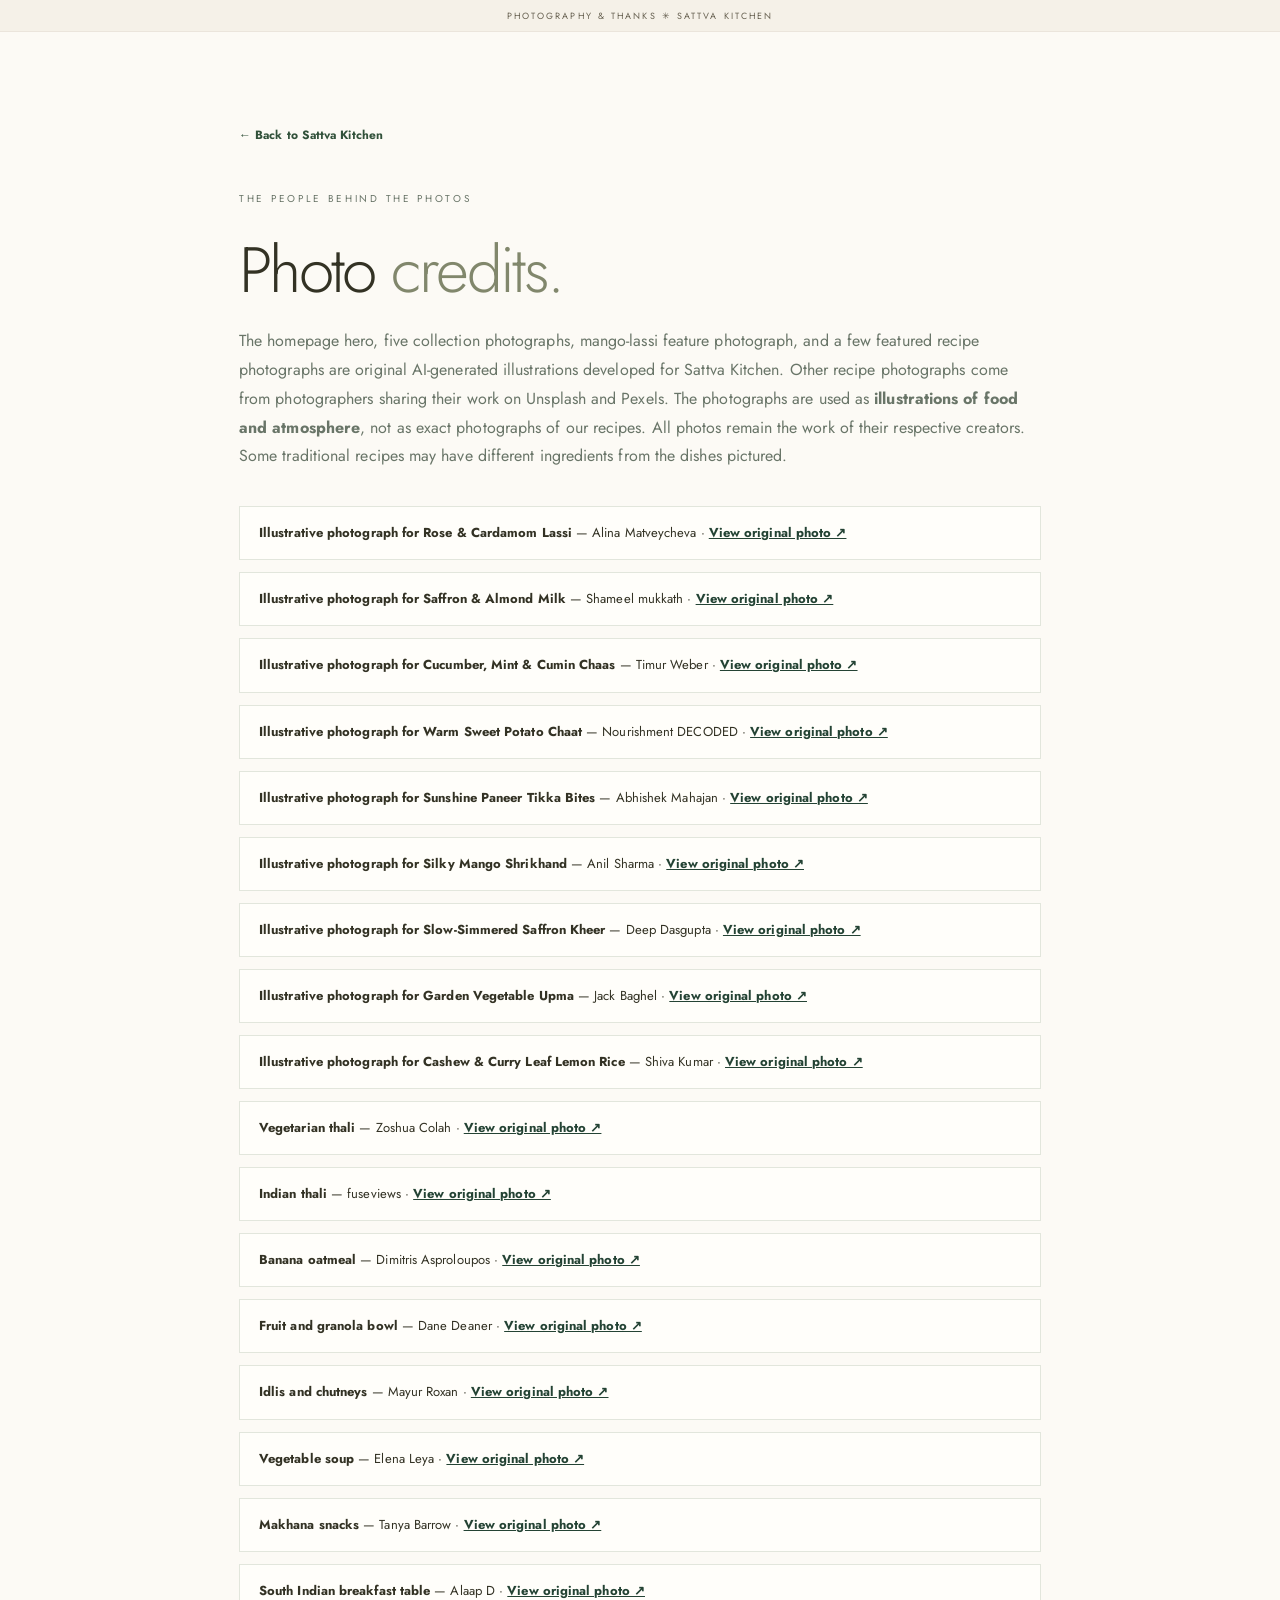
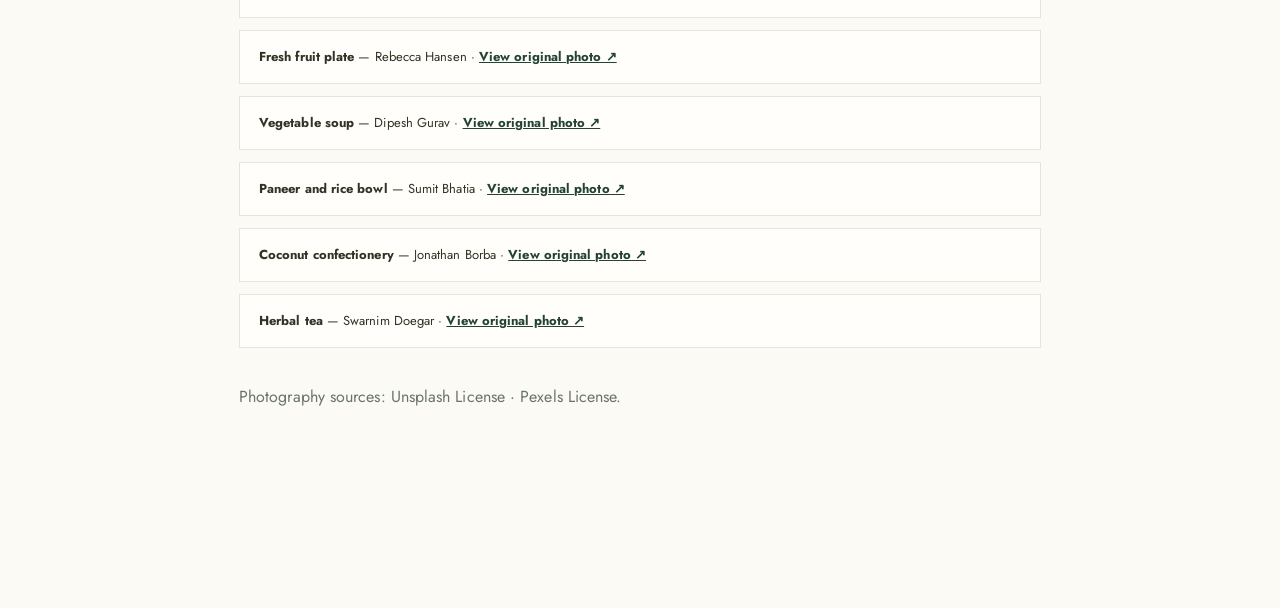
==== commit c51b2b9d: "Add files via upload" ====
--- a/credits.html
+++ b/credits.html
@@ -1 +1 @@
-<!doctype html><html lang="en"><head><meta charset="utf-8"/><meta name="viewport" content="width=device-width,initial-scale=1"/><meta name="theme-color" content="#f8f7f1"/><title>Photo credits · Sattva Kitchen</title><link href="https://fonts.googleapis.com/css2?family=Jost:wght@300;400;500;600&display=swap" rel="stylesheet"/><link rel="stylesheet" href="styles.css"/><style>.credit-page{max-width:850px;margin:90px auto;padding:0 24px 90px}.credit-page h1{font-size:64px}.credit-page p{color:#697568;line-height:1.8}.credit-list{padding:0;list-style:none;display:grid;gap:12px;margin:35px 0}.credit-list li{background:#fffefa;border:1px solid #e2e6dc;padding:15px 19px;font-size:13px;line-height:1.7}.credit-list a{text-decoration:underline;color:#244334;font-weight:700}.credit-list a:hover{color:#ac8b4e}.back-link{font-size:12px;color:#31513a;font-weight:bold}</style></head><body><div class="announcement">PHOTOGRAPHY & THANKS ✳ SATTVA KITCHEN</div><main class="credit-page"><a class="back-link" href="index.html">← Back to Sattva Kitchen</a><p class="kicker" style="margin-top:45px">THE PEOPLE BEHIND THE PHOTOS</p><h1>Photo <em>credits.</em></h1><p>The homepage hero and five collection photographs are original AI-generated illustrative imagery developed for Sattva Kitchen. Other recipe photographs come from photographers sharing their work on Unsplash. The photographs are used as <strong>illustrations of food and atmosphere</strong>, not as exact photographs of our recipes. All photos remain the work of their respective creators. Some traditional recipes may have different ingredients from the dishes pictured.</p><ul class="credit-list" id="credits"></ul><p>Photography: <a href="https://unsplash.com/license" target="_blank" rel="noopener noreferrer">Unsplash License</a>.</p></main><script src="credits.js"></script></body></html>
+<!doctype html><html lang="en"><head><meta charset="utf-8"/><meta name="viewport" content="width=device-width,initial-scale=1"/><meta name="theme-color" content="#f8f7f1"/><title>Photo credits · Sattva Kitchen</title><link href="https://fonts.googleapis.com/css2?family=Jost:wght@300;400;500;600&display=swap" rel="stylesheet"/><link rel="stylesheet" href="styles.css"/><style>.credit-page{max-width:850px;margin:90px auto;padding:0 24px 90px}.credit-page h1{font-size:64px}.credit-page p{color:#697568;line-height:1.8}.credit-list{padding:0;list-style:none;display:grid;gap:12px;margin:35px 0}.credit-list li{background:#fffefa;border:1px solid #e2e6dc;padding:15px 19px;font-size:13px;line-height:1.7}.credit-list a{text-decoration:underline;color:#244334;font-weight:700}.credit-list a:hover{color:#ac8b4e}.back-link{font-size:12px;color:#31513a;font-weight:bold}</style></head><body><div class="announcement">PHOTOGRAPHY & THANKS ✳ SATTVA KITCHEN</div><main class="credit-page"><a class="back-link" href="index.html">← Back to Sattva Kitchen</a><p class="kicker" style="margin-top:45px">THE PEOPLE BEHIND THE PHOTOS</p><h1>Photo <em>credits.</em></h1><p>The homepage hero, five collection photographs, mango-lassi feature photograph, and a few featured recipe photographs are original AI-generated illustrations developed for Sattva Kitchen. Other recipe photographs come from photographers sharing their work on Unsplash and Pexels. The photographs are used as <strong>illustrations of food and atmosphere</strong>, not as exact photographs of our recipes. All photos remain the work of their respective creators. Some traditional recipes may have different ingredients from the dishes pictured.</p><ul class="credit-list" id="credits"></ul><p>Photography sources: <a href="https://unsplash.com/license" target="_blank" rel="noopener noreferrer">Unsplash License</a> · <a href="https://www.pexels.com/license/" target="_blank" rel="noopener noreferrer">Pexels License</a>.</p></main><script src="credits.js"></script></body></html>
--- a/styles.css
+++ b/styles.css
@@ -267,3 +267,25 @@
   .footer-brand strong{font-size:27px}
   .modal-inner h2{font-size:41px}
 }
+
+
+/* NEW IN THE KITCHEN · bright gourmet editorial feature */
+.featured-section{background:#faf7ef;border-top:1px solid #eee9df;border-bottom:1px solid #e9e3d7;padding:84px 0 96px;overflow:hidden}
+.featured-layout{display:grid;grid-template-columns:49% 51%;align-items:center;gap:0;max-width:1230px}
+.featured-visual{min-height:510px;position:relative;isolation:isolate}
+.featured-visual img{height:510px;width:90%;object-fit:cover;object-position:50% 52%;border-radius:230px 230px 2px 2px;filter:saturate(.91) brightness(1.045)}
+.featured-visual::after{content:'';position:absolute;border:1px solid #d3b88a;z-index:-1;inset:28px 6% -25px 24px;border-radius:230px 230px 3px 3px}
+.featured-seal{position:absolute;right:5%;bottom:48px;background:#fffdf8;padding:17px 20px;box-shadow:0 10px 24px #38312014;font-size:9px;letter-spacing:2.2px;color:#846b45;font-weight:500;transform:rotate(5deg)}
+.featured-seal b{font-size:21px;vertical-align:middle;padding-left:8px;color:#ad9d72;font-weight:300}
+.featured-copy{padding:0 5% 0 11%;position:relative}
+.feature-number{color:#a19888;font-size:11px;letter-spacing:3px;margin:0 0 22px}
+.featured-copy h2{font:300 clamp(50px,5.2vw,78px)/1.01 var(--sans);letter-spacing:-.065em;margin:0 0 20px;color:#352f22;max-width:540px}
+.featured-copy h2 em{font-style:normal;color:#a29b75}
+.featured-name{font-size:22px;letter-spacing:-.03em;color:#71644c;margin-bottom:15px;font-weight:400}
+.featured-description{font-size:16px;color:#777160;line-height:1.76;max-width:420px;font-weight:300;margin-bottom:23px}
+.featured-meta{display:flex;gap:17px;flex-wrap:wrap;margin:0 0 33px;font-size:10px;letter-spacing:1.3px;color:#9b8b71}
+.featured-copy .btn{font-weight:400;letter-spacing:.4px;border-radius:45px;padding:17px 27px}
+.featured-aside{font-size:11px;color:#958b7a;margin-top:32px;line-height:1.7;max-width:440px}
+.recipe-tag{letter-spacing:1.05px}
+@media(max-width:900px){.featured-section{padding:72px 0 80px}.featured-layout{grid-template-columns:45% 55%}.featured-visual,.featured-visual img{height:450px;min-height:0}.featured-copy{padding:0 0 0 9%}.featured-copy h2{font-size:clamp(45px,5.4vw,64px)}.featured-seal{right:0;padding:12px}}
+@media(max-width:680px){.featured-section{padding:45px 0 65px}.featured-layout{display:flex;flex-direction:column;gap:48px;padding:0 22px}.featured-visual{height:355px;min-height:0;width:100%;max-width:390px}.featured-visual img{height:355px;width:92%;border-radius:175px 175px 2px 2px}.featured-visual::after{inset:20px 1% -18px 19px;border-radius:170px 170px 3px 3px}.featured-seal{right:0;bottom:16px;font-size:8px}.featured-copy{padding:0;width:100%}.featured-copy h2{font-size:clamp(52px,11vw,74px);max-width:450px}.featured-name{font-size:19px}.featured-description{font-size:15px;margin-bottom:20px}.featured-meta{gap:12px}.featured-aside{font-size:11px}}
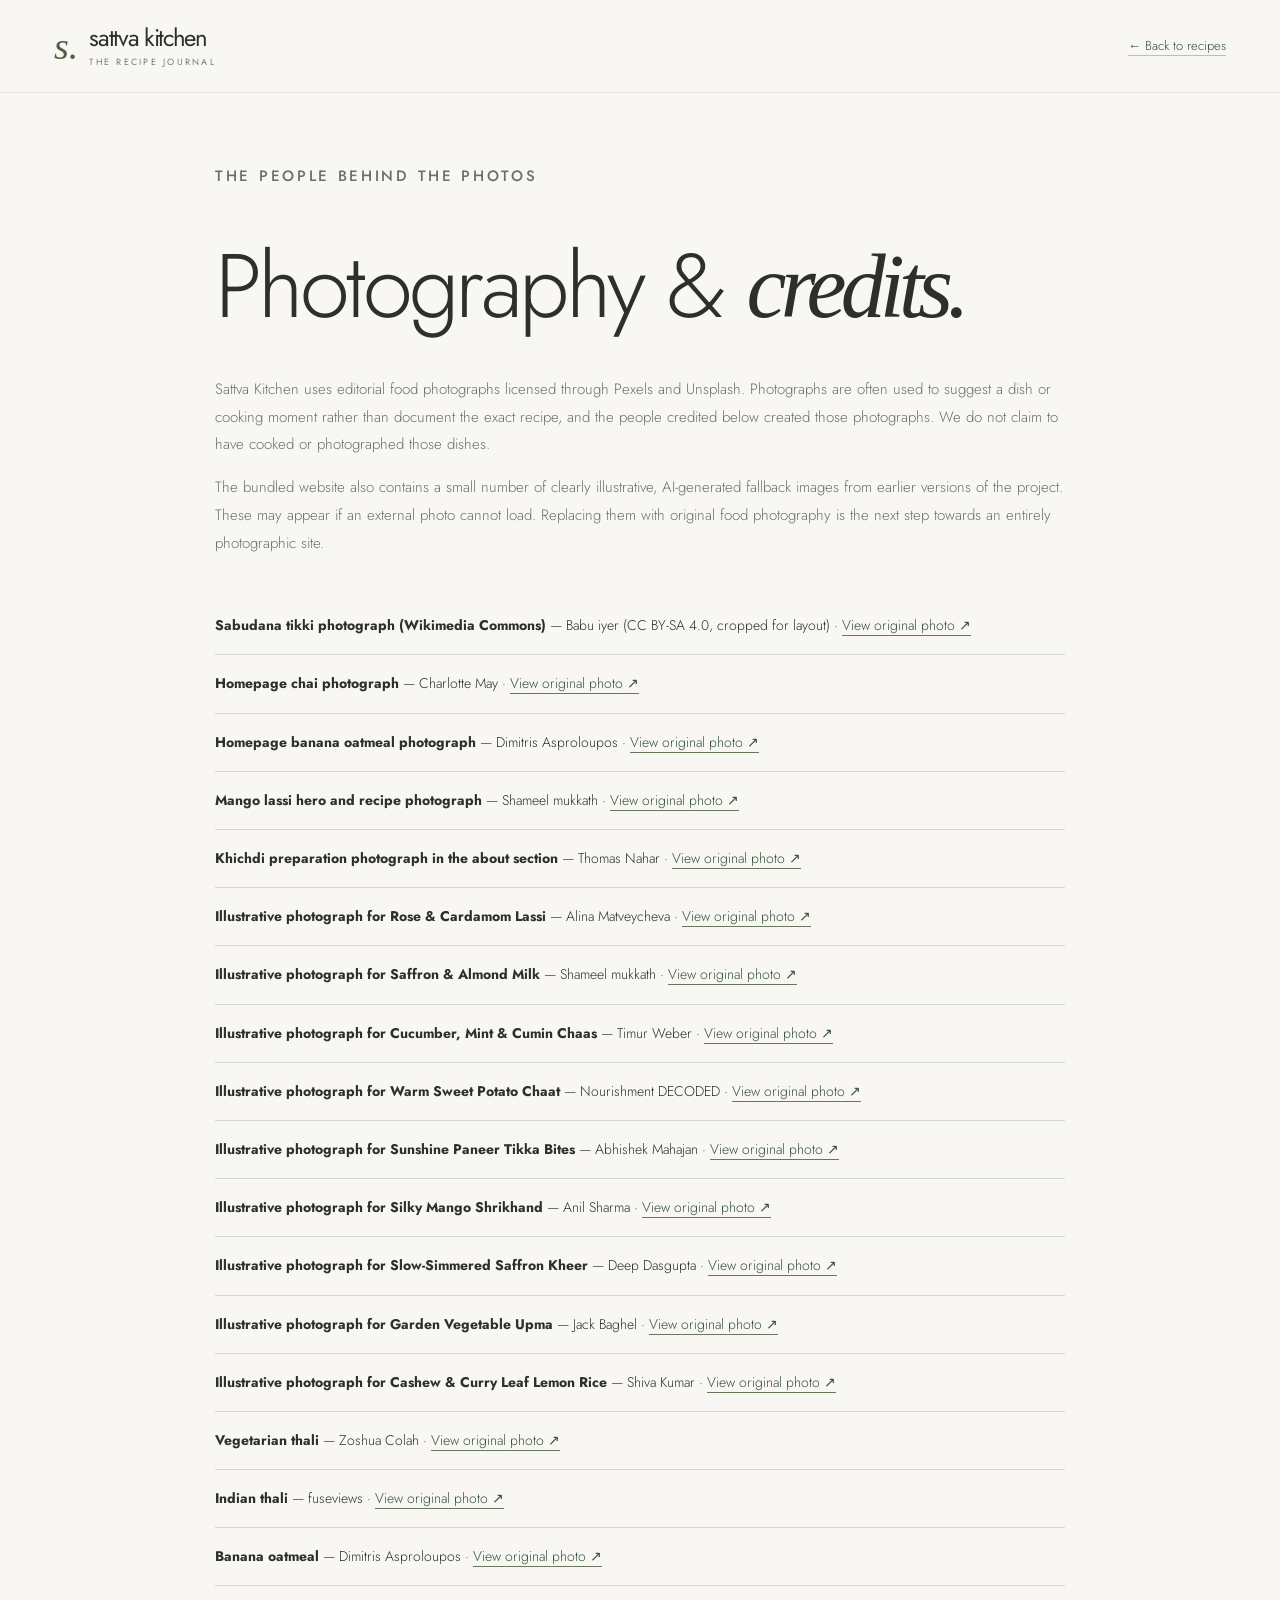
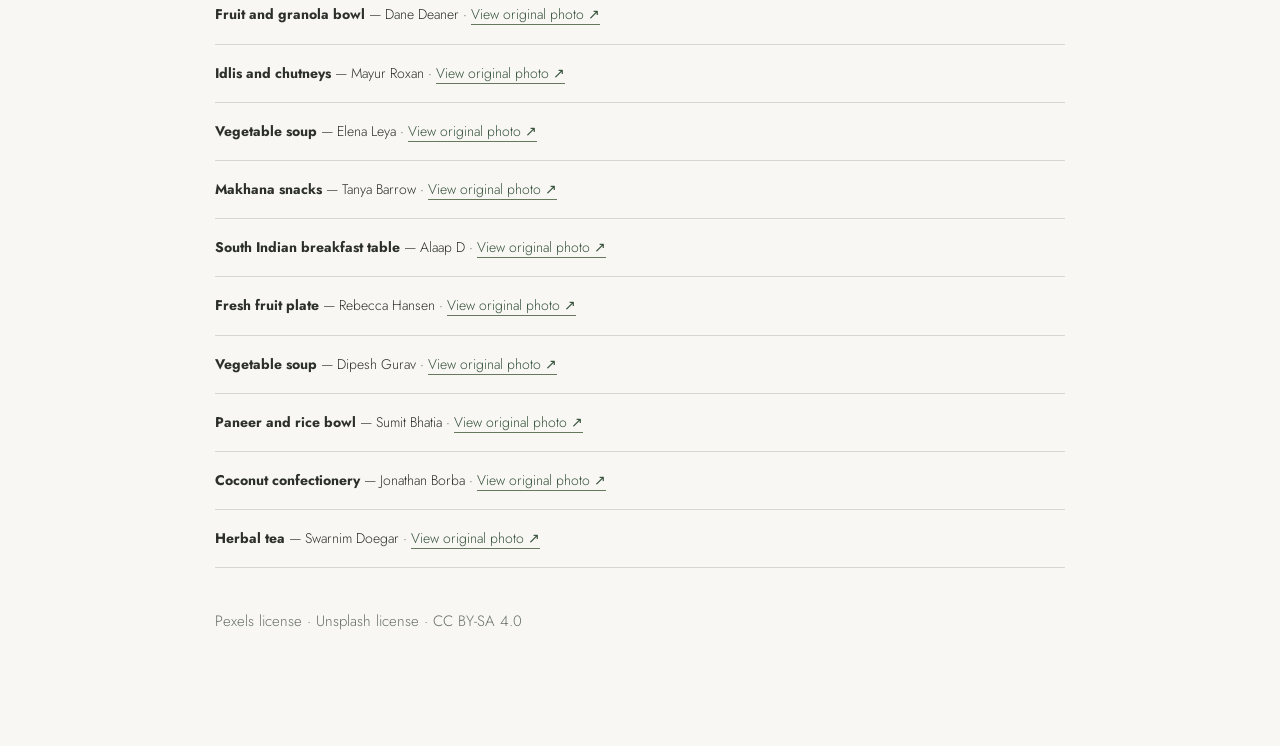
==== commit 972b6e40: "Add files via upload" ====
--- a/credits.html
+++ b/credits.html
@@ -1 +1 @@
-<!doctype html><html lang="en"><head><meta charset="utf-8"/><meta name="viewport" content="width=device-width,initial-scale=1"/><meta name="theme-color" content="#f8f7f1"/><title>Photo credits · Sattva Kitchen</title><link href="https://fonts.googleapis.com/css2?family=Jost:wght@300;400;500;600&display=swap" rel="stylesheet"/><link rel="stylesheet" href="styles.css"/><style>.credit-page{max-width:850px;margin:90px auto;padding:0 24px 90px}.credit-page h1{font-size:64px}.credit-page p{color:#697568;line-height:1.8}.credit-list{padding:0;list-style:none;display:grid;gap:12px;margin:35px 0}.credit-list li{background:#fffefa;border:1px solid #e2e6dc;padding:15px 19px;font-size:13px;line-height:1.7}.credit-list a{text-decoration:underline;color:#244334;font-weight:700}.credit-list a:hover{color:#ac8b4e}.back-link{font-size:12px;color:#31513a;font-weight:bold}</style></head><body><div class="announcement">PHOTOGRAPHY & THANKS ✳ SATTVA KITCHEN</div><main class="credit-page"><a class="back-link" href="index.html">← Back to Sattva Kitchen</a><p class="kicker" style="margin-top:45px">THE PEOPLE BEHIND THE PHOTOS</p><h1>Photo <em>credits.</em></h1><p>The homepage hero, five collection photographs, mango-lassi feature photograph, and a few featured recipe photographs are original AI-generated illustrations developed for Sattva Kitchen. Other recipe photographs come from photographers sharing their work on Unsplash and Pexels. The photographs are used as <strong>illustrations of food and atmosphere</strong>, not as exact photographs of our recipes. All photos remain the work of their respective creators. Some traditional recipes may have different ingredients from the dishes pictured.</p><ul class="credit-list" id="credits"></ul><p>Photography sources: <a href="https://unsplash.com/license" target="_blank" rel="noopener noreferrer">Unsplash License</a> · <a href="https://www.pexels.com/license/" target="_blank" rel="noopener noreferrer">Pexels License</a>.</p></main><script src="credits.js"></script></body></html>
+<!doctype html><html lang="en"><head><meta charset="utf-8"><meta name="viewport" content="width=device-width,initial-scale=1"><meta name="theme-color" content="#f8f7f3"><title>Photo credits · Sattva Kitchen</title><link href="https://fonts.googleapis.com/css2?family=Jost:wght@300;400;500&display=swap" rel="stylesheet"><link rel="stylesheet" href="styles.css"><style>.credit-page{max-width:900px;margin:70px auto 110px;padding:0 25px}.credit-page h1{font-size:clamp(52px,8vw,90px);margin:30px 0 25px}.credit-page p{color:#697168;line-height:1.85;font-size:15px}.credit-list{padding:0;list-style:none;margin:40px 0}.credit-list li{border-bottom:1px solid #d5d8ce;padding:16px 0;font-size:14px;line-height:1.8}.credit-list a{border-bottom:1px solid #66795c;color:#35513a}.back-link{font-size:13px;color:#31513a;border-bottom:1px solid #b5c3af}</style></head><body><header class="site-header"><div class="container header-inner"><a class="brand" href="index.html"><span class="brand-mark">s.</span><span class="brand-name">sattva kitchen <small>THE RECIPE JOURNAL</small></span></a><a class="back-link" href="index.html">← Back to recipes</a></div></header><main class="credit-page"><p class="kicker">THE PEOPLE BEHIND THE PHOTOS</p><h1>Photography & <em>credits.</em></h1><p>Sattva Kitchen uses editorial food photographs licensed through Pexels and Unsplash. Photographs are often used to suggest a dish or cooking moment rather than document the exact recipe, and the people credited below created those photographs. We do not claim to have cooked or photographed those dishes.</p><p>The bundled website also contains a small number of clearly illustrative, AI-generated fallback images from earlier versions of the project. These may appear if an external photo cannot load. Replacing them with original food photography is the next step towards an entirely photographic site.</p><ul class="credit-list" id="credits"></ul><p><a href="https://www.pexels.com/license/" target="_blank" rel="noopener noreferrer">Pexels license</a> · <a href="https://unsplash.com/license" target="_blank" rel="noopener noreferrer">Unsplash license</a> · <a href="https://creativecommons.org/licenses/by-sa/4.0/" target="_blank" rel="noopener noreferrer">CC BY-SA 4.0</a></p></main><script src="credits.js"></script></body></html>
--- a/styles.css
+++ b/styles.css
@@ -1,291 +1,22 @@
-:root{--bg:#f8f7f1;--white:#fffdf8;--green:#244334;--green-dark:#203629;--text:#28362a;--muted:#6b736b;--soft:#ecf0e8;--gold:#bd9148;--line:#e5e8df;--cream:#efeae0;--serif:'Abadi','Abadi MT','Jost','Avenir Next','Segoe UI',sans-serif;--sans:'Abadi','Abadi MT','Jost','Avenir Next','Segoe UI',sans-serif}*{box-sizing:border-box}html{scroll-behavior:smooth}body{margin:0;background:var(--bg);color:var(--text);font-family:var(--sans);-webkit-font-smoothing:antialiased}button,input{font:inherit}button{cursor:pointer}a{color:inherit;text-decoration:none}img{display:block;width:100%}::selection{background:#dce8cf}button:focus-visible,a:focus-visible,input:focus-visible{outline:3px solid var(--gold);outline-offset:3px}.container{max-width:1270px;padding:0 44px;margin:auto}.sr-only{position:absolute;width:1px;height:1px;padding:0;margin:-1px;overflow:hidden;clip:rect(0,0,0,0);white-space:nowrap;border:0}.announcement{background:var(--green-dark);color:#f8f8ee;text-align:center;font-size:9px;letter-spacing:2.5px;font-weight:700;padding:10px 14px}.announcement span{color:#e1c47a;margin:0 16px}.site-header{height:92px;position:relative;z-index:5;background:var(--bg)}.nav-inner{display:flex;height:100%;align-items:center;justify-content:space-between;gap:26px}.brand{display:flex;align-items:center;gap:10px;min-width:212px}.brand-flower{font-size:35px;color:#9a9f64;line-height:1;display:inline-block}.brand-word{display:flex;flex-direction:column;gap:0}.brand-word strong,.footer-brand strong{font-family:var(--serif);font-size:34px;font-weight:400;line-height:1}.brand-word strong span{color:#bd9148}.brand-word small,.footer-brand span:not(.brand-flower){font-size:8px;letter-spacing:2.8px;font-weight:700;padding-top:6px;color:#71806d}.desktop-nav{display:flex;align-items:center;gap:34px;margin-left:30px}.desktop-nav a{font-size:12px;color:#4d594b;font-weight:600;transition:color .2s}.desktop-nav a:hover{color:var(--gold)}.nav-actions{display:flex;gap:15px;align-items:center}.saved-nav{border:1px solid #cdd7ca;padding:11px 13px;border-radius:3px;background:transparent;font-size:12px;font-weight:700;display:flex;align-items:center;gap:8px;color:var(--green)}.saved-nav:hover{background:#edf0e6}.icon-heart{font-size:21px;line-height:10px}.saved-number{min-width:19px;height:19px;border-radius:50%;display:grid;place-items:center;background:#e4e9dc;color:#476046;font-size:10px}.mobile-toggle,.mobile-nav{display:none}.hero{display:grid;grid-template-columns:49% 51%;min-height:580px;padding-bottom:46px;align-items:center}.hero-text{padding:36px 30px 60px 0}.eyebrow,.kicker{letter-spacing:2.4px;font-size:10px;font-weight:700;color:var(--gold)}.eyebrow{display:flex;align-items:center;gap:14px}.eyebrow-line{height:1px;width:29px;background:var(--gold)}h1,h2,h3,p{margin-top:0}h1,h2,h3{font-family:var(--serif);font-weight:400}h1{font-size:clamp(64px,6.6vw,100px);letter-spacing:-2.7px;line-height:1.02;margin:30px 0 24px}h1 em,h2 em{font-weight:400;color:#9b9e6d}.hero-description{color:var(--muted);font-size:14px;max-width:425px;line-height:1.9}.hero-buttons{display:flex;align-items:center;gap:34px;margin-top:35px;flex-wrap:wrap}.btn{border:0;display:inline-flex;align-items:center;justify-content:center;gap:34px;padding:17px 23px;font-size:12px;font-weight:700;letter-spacing:.2px;transition:transform .2s,background .2s;border-radius:2px}.btn:hover{transform:translateY(-2px)}.btn-primary{background:var(--green);color:white}.btn-primary:hover{background:#345e43}.text-link{font-size:12px;font-weight:700;border-bottom:1px solid #c8cbb9;padding:7px 0;display:inline-flex;gap:13px}.text-link:hover{color:var(--gold)}.hero-signature{display:flex;align-items:center;gap:13px;margin-top:65px}.hero-signature .little-sun{display:grid;place-items:center;color:#b5a866;font-size:43px;width:47px}.hero-signature p{margin:0;font-size:12px;line-height:1.65}.hero-signature strong{font-weight:700}.hero-signature p span{color:#8c9388;font-size:11px}.hero-visual{height:540px;position:relative;padding:10px 0 25px 20px}.hero-photo-wrap{width:100%;height:100%;border-radius:220px 220px 6px 6px;overflow:hidden;background:#e3dbc7}.hero-photo{height:100%;object-fit:cover;object-position:center;transition:transform .7s}.hero-photo-wrap:hover img{transform:scale(1.04)}.hero-doodle{position:absolute;top:-21px;right:-15px;font-size:92px;color:#e6ca77;line-height:1;transform:rotate(12deg)}.hero-note{position:absolute;bottom:44px;left:-43px;display:flex;gap:16px;background:#fbfaf3;box-shadow:0 14px 36px #1d302b1b;border:1px solid #ece7d8;padding:22px 27px;align-items:center;transform:rotate(-4deg)}.note-leaf{font-size:44px;color:#a6b580}.hero-note small{display:block;letter-spacing:2px;font-weight:700;color:#9c915b;font-size:8px;margin-bottom:5px}.hero-note strong{font:22px/1.1 var(--serif)}.photo-caption{position:absolute;bottom:-8px;right:0;font-size:8px;letter-spacing:2.5px;color:#a3a79c}.values-ribbon{background:#eef0e8;border-block:1px solid #e5e9df}.values-inner{display:flex;justify-content:space-between;align-items:center;gap:22px;padding-top:21px;padding-bottom:21px}.values-inner span{font-size:10px;letter-spacing:2px;color:#546954;font-weight:700;white-space:nowrap}.values-inner b{color:#b39c6f;font-size:17px}.section{padding-top:108px;padding-bottom:110px}.section-top{display:flex;justify-content:space-between;align-items:end;gap:45px;margin-bottom:32px}.kicker{margin-bottom:20px}.section-top h2,.recipe-intro h2,.quote-copy h2,.ritual-content h2{font-size:clamp(38px,4.2vw,58px);line-height:1.13;letter-spacing:-1px;margin:0}.section-lede{color:#737a6f;font-size:13px;line-height:1.85;max-width:320px;margin:0 6px 3px}.collection-grid{display:grid;grid-template-columns:repeat(3,1fr);gap:20px}.collection-card{position:relative;border:0;padding:0;text-align:left;color:white;background:#d6d6c4;overflow:hidden;height:376px;border-radius:4px}.collection-card>img{height:100%;object-fit:cover;transition:transform .5s}.collection-card:hover>img{transform:scale(1.06)}.collection-overlay{position:absolute;inset:0;background:linear-gradient(to top,rgba(20,37,24,.76),transparent 63%)}.collection-content{position:absolute;bottom:27px;left:28px;right:28px;display:flex;flex-direction:column}.collection-content small{font-size:9px;letter-spacing:2px;color:#e8debe;font-weight:700}.collection-content strong{font:36px var(--serif);margin:9px 0 10px}.collection-content>span{display:flex;align-items:center;justify-content:space-between;font-size:11px;color:#f5f5e5}.collection-content>span b{font-size:23px;font-weight:400}.recipes-section{background:#fffefa;border-top:1px solid var(--line);border-bottom:1px solid var(--line)}.recipe-intro{display:flex;justify-content:space-between;align-items:center;gap:20px}.recipe-intro h2{margin-bottom:16px}.recipe-intro p:not(.kicker){color:#757d74;font-size:13px;line-height:1.7}.tiny-star{color:#9aa46a}.count-ornament{width:135px;height:135px;border-radius:50%;border:1px solid #d8ddd0;display:flex;flex-direction:column;align-items:center;justify-content:center;flex-shrink:0;transform:rotate(9deg)}.count-ornament span{font:47px var(--serif);line-height:1}.count-ornament small{font-size:8px;font-weight:700;letter-spacing:1.4px;line-height:1.6;text-align:center;color:#909c7f}.recipe-toolbar{display:flex;gap:20px;justify-content:space-between;align-items:center;margin-top:34px;margin-bottom:16px;border-bottom:1px solid #ebebe5;padding-bottom:20px}.filters{display:flex;gap:8px;flex-wrap:wrap}.filter-chip{border:1px solid #e1e5dc;background:transparent;color:#586358;padding:10px 15px;border-radius:99px;white-space:nowrap;font-size:11px;font-weight:600}.filter-chip:hover,.filter-chip.active{background:var(--green);color:white;border-color:var(--green)}.search-bar{border:1px solid #dfe4db;display:flex;align-items:center;gap:10px;padding:0 13px;min-width:245px;height:39px}.search-bar span{font-size:26px;color:#687c67;line-height:1}.search-bar input{border:0;background:transparent;outline:0;font-size:11px;width:100%;color:var(--green)}.search-bar input:focus-visible{outline:0}.results-line{font-size:11px;color:#989c92;letter-spacing:.1px;margin-bottom:22px}.recipe-grid{display:grid;grid-template-columns:repeat(3,minmax(0,1fr));gap:35px 23px}.recipe-card{background:var(--white);border:1px solid #eceee7;overflow:hidden;border-radius:4px;transition:box-shadow .25s,transform .25s}.recipe-card:hover{box-shadow:0 14px 32px #39453110;transform:translateY(-4px)}.recipe-image{height:235px;position:relative;overflow:hidden;background:#e3e5d7;cursor:pointer}.recipe-image img{height:100%;object-fit:cover;transition:transform .45s}.recipe-card:hover .recipe-image img{transform:scale(1.06)}.recipe-tag{position:absolute;left:14px;top:15px;background:#fffefaed;color:var(--green);font-size:9px;letter-spacing:.5px;padding:8px 11px;font-weight:700}.save-recipe{position:absolute;right:14px;top:13px;border:0;background:white;color:#546e4e;border-radius:50%;width:37px;height:37px;display:grid;place-items:center;font-size:24px;transition:transform .2s}.save-recipe:hover{transform:scale(1.11)}.save-recipe.is-saved{color:#bb7054}.recipe-body{padding:22px 22px 19px}.recipe-eyebrow{font-size:9px;letter-spacing:1.1px;color:#a79168;font-weight:700;text-transform:uppercase}.recipe-title{font:26px/1.22 var(--serif);margin:9px 0 9px;letter-spacing:-.3px;cursor:pointer;min-height:64px}.recipe-title:hover{color:#788a59}.recipe-desc{color:#788075;font-size:12px;line-height:1.75;min-height:43px;margin-bottom:19px}.recipe-meta{display:flex;justify-content:space-between;align-items:center;border-top:1px solid #eceee7;padding-top:16px;font-size:11px;color:#666f65}.recipe-meta span{display:flex;gap:6px;align-items:center}.recipe-meta button{background:transparent;border:0;font-weight:700;color:var(--green);font-size:11px;padding:4px 0}.recipe-meta button:hover{text-decoration:underline}.empty-state{text-align:center;padding:40px 0 60px}.empty-state[hidden]{display:none}.empty-flower{color:#b4ae79;font-size:70px}.empty-state h3{font:32px var(--serif);margin:0 0 10px}.empty-state p{font-size:13px;color:#7b847b}.empty-state .btn{margin:15px auto}.quote-section{background:#edf0e7}.quote-layout{display:grid;grid-template-columns:45% 55%;align-items:center;gap:0;min-height:610px;padding-top:70px;padding-bottom:70px}.quote-photo{height:480px;position:relative;transform:translateX(20px)}.quote-photo img{height:100%;object-fit:cover;border-radius:230px 230px 3px 3px}.quote-photo-detail{position:absolute;bottom:-18px;right:-12px;background:#fbf9f0;padding:15px 23px;font-size:9px;letter-spacing:1.5px;color:#798769;font-weight:700;transform:rotate(-4deg)}.quote-copy{padding:40px 16px 30px 105px}.quote-mark{font:92px var(--serif);line-height:.65;color:#b0b98f;display:block;margin:24px 0 -15px}.quote-copy h2{max-width:480px;margin-bottom:27px}.quote-copy p:not(.kicker){font-size:13px;line-height:1.95;color:#6d776c;max-width:480px}.philosophy-link{margin-top:15px}.ritual-section{padding-top:108px;padding-bottom:108px}.ritual-card{position:relative;background:#294738;color:#fefcf3;overflow:hidden;display:flex;min-height:340px;align-items:center;padding:58px 9%;border-radius:4px}.ritual-card:before{content:'';position:absolute;inset:0;background:radial-gradient(circle at 85% 35%,rgba(221,206,134,.17),transparent 30%),radial-gradient(circle at 25% 100%,rgba(0,0,0,.10),transparent 50%);pointer-events:none}.ritual-content{position:relative;z-index:1;max-width:580px}.ritual-content .kicker{color:#d8cf9d}.ritual-content h2{font-size:53px}.ritual-content h2 em{color:#dad09b}.ritual-content>p:not(.kicker){font-size:13px;color:#d3e0d3;max-width:490px;line-height:1.9;margin:20px 0 24px}.btn-light{background:#f5f3e6;color:#294838}.btn-light:hover{background:white}.ritual-sun{position:absolute;right:4%;top:-56px;font-size:400px;color:#adc0971f;line-height:1;pointer-events:none}.daily-plan{margin-top:20px;border:1px solid #dee5d6;background:#fffdf8;padding:30px}.daily-plan[hidden]{display:none}.daily-plan-header{display:flex;align-items:center;justify-content:space-between;gap:15px;margin-bottom:20px}.daily-plan-header h3{font-size:29px;margin:0}.day-grid{display:grid;grid-template-columns:repeat(3,minmax(0,1fr));gap:20px}.day-pick{display:flex;align-items:center;gap:14px;border:1px solid #e9ecdf;background:white;text-align:left;padding:10px;cursor:pointer}.day-pick img{width:85px;height:80px;object-fit:cover}.day-pick small{font-size:9px;color:#a29569;text-transform:uppercase;letter-spacing:1px}.day-pick strong{display:block;font:18px var(--serif);margin-top:6px}.footer{background:#f0f1e9;border-top:1px solid #e1e6dd}.footer-top{display:flex;align-items:center;justify-content:space-between;gap:20px;padding:49px 0 41px}.footer-brand{display:flex;align-items:center;gap:10px}.footer-brand div{display:flex;flex-direction:column}.footer-brand strong{font-size:38px}.footer-top>p{font:21px/1.4 var(--serif);margin:0;color:#657460}.back-top{font-size:11px;font-weight:700;border-bottom:1px solid #8ea18d;padding-bottom:6px}.footer-bottom{border-top:1px solid #dce4d9;padding:23px 0 27px;display:flex;justify-content:space-between;gap:30px;font-size:9px;color:#7b877b;letter-spacing:.3px;line-height:1.6}.footer-bottom a{color:var(--green);font-weight:700;text-decoration:underline}.modal-backdrop{position:fixed;inset:0;background:rgba(18,31,23,.68);z-index:20;backdrop-filter:blur(2px)}.recipe-modal{position:fixed;z-index:21;top:3.5vh;bottom:3.5vh;left:50%;transform:translateX(-50%);width:min(960px,94vw);overflow:auto;background:var(--white);border-radius:5px;box-shadow:0 15px 90px #172b1f50}.modal-backdrop[hidden],.recipe-modal[hidden]{display:none}.modal-close{position:sticky;top:18px;float:right;margin:18px 20px -60px 0;z-index:2;background:white;border:1px solid #ece8e0;box-shadow:0 1px 6px #0002;width:41px;height:41px;border-radius:50%;font-size:26px;color:#304936}.modal-cover{height:320px;object-fit:cover}.modal-inner{padding:38px clamp(24px,6vw,64px) 48px}.modal-inner h2{font-size:clamp(42px,5vw,58px);margin:10px 0 18px}.modal-intro{font-size:14px;color:#788176;line-height:1.8;max-width:650px}.modal-tags{display:flex;gap:9px;flex-wrap:wrap;margin:24px 0 28px}.modal-tags span{border:1px solid #e3e8dc;padding:8px 12px;font-size:11px;border-radius:18px}.modal-cols{display:grid;grid-template-columns:37% 1fr;gap:48px;border-top:1px solid #e7e9de;padding-top:30px}.modal-cols h3{font-size:30px}.ingredients{margin:15px 0 0;padding:0;list-style:none}.ingredients li{padding:10px 0;border-bottom:1px solid #eee;font-size:12px;color:#687468;line-height:1.5}.ingredients li:before{content:'✳';color:#a0a879;font-size:12px;margin-right:11px}.steps{padding-left:22px}.steps li{padding:0 0 17px 4px;color:#657163;line-height:1.75;font-size:13px}.steps li::marker{color:#98a276;font-weight:700}.modal-tip{border-left:3px solid #aeb98c;background:#f3f5ed;padding:17px 20px;color:#586954;font-size:12px;line-height:1.7;margin-top:26px}.modal-actions{display:flex;gap:12px;flex-wrap:wrap;margin-top:32px}.modal-actions button{font-size:12px}.modal-actions .outline-btn{border:1px solid #bdc8b7;background:transparent;color:var(--green);padding:15px 20px}.toast{position:fixed;bottom:25px;right:25px;z-index:40;background:#283f30;color:#fff;padding:13px 19px;border-radius:3px;font-size:12px;box-shadow:0 8px 28px #0002;opacity:0;transform:translateY(20px);pointer-events:none;transition:opacity .3s,transform .3s}.toast.show{opacity:1;transform:translateY(0)}body.modal-open{overflow:hidden}@media(max-width:1100px){.container{padding-left:30px;padding-right:30px}.desktop-nav{gap:16px;margin-left:0}.hero{grid-template-columns:51% 49%}.hero-visual{height:500px}.hero-note{left:-10px}.recipe-toolbar{align-items:flex-start;flex-direction:column}.quote-copy{padding-left:65px}}@media(max-width:800px){.desktop-nav{display:none}.mobile-toggle{display:flex;flex-direction:column;gap:5px;background:none;border:0;padding:10px}.mobile-toggle span{display:block;width:22px;height:2px;background:var(--green)}.mobile-nav:not([hidden]){display:flex;flex-direction:column;position:absolute;top:100%;left:0;right:0;padding:14px 30px 23px;background:var(--bg);box-shadow:0 16px 20px #20362910}.mobile-nav a{padding:11px 0;border-bottom:1px solid #e8e8e0;font-size:13px}.hero{grid-template-columns:1fr}.hero-text{padding:55px 0 10px}.hero h1{font-size:72px}.hero-signature{margin-top:38px;margin-bottom:20px}.hero-visual{height:480px;max-width:640px;width:95%;margin:auto}.section{padding-top:75px;padding-bottom:78px}.collection-card{height:310px}.section-top{display:block}.section-lede{margin-top:16px;max-width:500px}.recipe-grid{grid-template-columns:repeat(2,minmax(0,1fr))}.quote-layout{grid-template-columns:1fr;gap:20px}.quote-photo{max-width:500px;width:100%;height:410px;transform:none;margin:auto}.quote-copy{padding:45px 10px 25px}.quote-copy h2{max-width:700px}.day-grid{grid-template-columns:1fr}.footer-top>p{display:none}}@media(max-width:590px){.announcement{font-size:7px;letter-spacing:1.15px;line-height:1.6}.announcement span{margin:0 7px}.container{padding-left:20px;padding-right:20px}.site-header{height:75px}.brand{min-width:auto}.brand-flower{font-size:28px}.brand-word strong{font-size:30px}.brand-word small{letter-spacing:1.7px;font-size:7px}.saved-nav{padding:9px 10px}.saved-nav>span:nth-child(2){display:none}.hero{padding-bottom:26px}.hero-text{padding:43px 0 0}.hero h1{font-size:clamp(58px,14vw,78px);letter-spacing:-1px;margin:23px 0}.hero-description{font-size:13px}.hero-buttons{gap:18px;margin-top:28px}.btn{gap:18px}.hero-visual{height:370px;width:100%;padding-left:10px}.hero-doodle{font-size:55px;right:-8px;top:-15px}.hero-note{padding:11px 14px;gap:8px;left:0;bottom:38px}.hero-note .note-leaf{font-size:26px}.hero-note strong{font-size:17px}.photo-caption{font-size:6px}.values-inner{flex-wrap:wrap;justify-content:center;gap:11px 20px;padding-top:16px;padding-bottom:16px}.values-inner span{font-size:8px;letter-spacing:1px}.values-inner b:nth-of-type(2){display:none}.section-top h2,.recipe-intro h2,.quote-copy h2{font-size:41px}.collection-grid{grid-template-columns:1fr;gap:13px}.collection-card{height:270px}.recipe-intro{align-items:start}.count-ornament{width:78px;height:78px}.count-ornament span{font-size:28px}.count-ornament small{font-size:6px}.recipe-toolbar{margin-top:21px}.filters{flex-wrap:nowrap;overflow:auto;max-width:calc(100vw - 40px);padding-bottom:8px}.filter-chip{flex:none}.search-bar{width:100%}.recipe-grid{grid-template-columns:1fr;gap:18px}.recipe-image{height:255px}.recipe-title{min-height:auto}.recipe-desc{min-height:auto}.quote-photo{height:360px}.quote-copy{padding-top:25px}.quote-copy h2{font-size:45px}.ritual-card{padding:42px 28px}.ritual-content h2{font-size:43px}.ritual-sun{font-size:250px;right:-55px;top:45px}.footer-top{padding:37px 0}.footer-bottom{display:block;font-size:9px}.footer-bottom span{display:block;margin-bottom:8px}.modal-cols{grid-template-columns:1fr;gap:14px}.modal-cover{height:240px}.modal-inner{padding:28px 22px 36px}.modal-inner h2{font-size:42px}.recipe-modal{width:98vw;top:1vh;bottom:1vh}.toast{left:15px;right:15px;text-align:center}.day-pick img{width:74px;height:74px}}@media(prefers-reduced-motion:reduce){html{scroll-behavior:auto}*{animation:none!important;transition:none!important}}
-
-/* ---------- Sunday Table / gourmet editorial redesign ---------- */
-:root{
-  --bg:#fcfaf5;--white:#fffefa;--green:#48512c;--green-dark:#394229;
-  --text:#333224;--muted:#777363;--soft:#f7f2e8;--gold:#9d8055;
-  --line:#e8e1d7;--cream:#f3ebdc;
-  --serif:'Abadi','Abadi MT','Jost','Avenir Next','Segoe UI',sans-serif;--sans:'Abadi','Abadi MT','Jost','Avenir Next','Segoe UI',sans-serif;
-}
-body{background:var(--bg);color:var(--text)}
-.announcement{background:#f5f1e8;color:#655f4f;border-bottom:1px solid #ebe5dc;font-size:9px;letter-spacing:2.5px;font-weight:500;padding:9px}
-.announcement span{color:#a89b75}
-.site-header{background:rgba(252,250,245,.97);height:94px;border-bottom:1px solid rgba(138,121,95,.11)}
-.brand{min-width:270px;gap:15px}
-.brand-flower{font-size:38px;color:#69714e;transform:rotate(-12deg)}
-.brand-word strong{font-family:var(--serif);font-size:38px;font-weight:500;letter-spacing:-1.2px}
-.brand-word small,.footer-brand span:not(.brand-flower){font-weight:500;letter-spacing:3.5px;color:#9b8970}
-.desktop-nav a{font-size:12px;font-weight:500;letter-spacing:.3px;color:#666253}
-.saved-nav{border:none;background:#f4f0e7;border-radius:999px;padding:12px 17px;font-weight:500;color:#6c624c}
-.saved-number{background:#e9e1d2;color:#6b6247}
-.container{max-width:1410px;padding-left:55px;padding-right:55px}
-.hero.container{max-width:100%;padding:0 0 0 max(55px,calc((100vw - 1300px)/2));min-height:590px;grid-template-columns:42% 58%;overflow:hidden;background:linear-gradient(125deg,#fffefa 15%,#fcfaf5 52%,#f5edde 100%)}
-.hero-text{padding:76px 10px 48px 0;z-index:1;position:relative}
-.hero .eyebrow{font-size:10px;letter-spacing:3.3px;color:#937e5e;font-weight:500}
-.hero h1{font-size:clamp(78px,7.3vw,118px);line-height:.88;letter-spacing:-3.8px;font-weight:400;margin:33px 0 28px}
-.hero h1 em{font-weight:400;color:#6e7254}
-.hero-description{font-family:var(--serif);font-size:24px;line-height:1.24;max-width:475px;color:#6e6657}
-.hero-buttons{margin-top:32px;gap:30px}
-.btn{border-radius:999px;font-weight:500;letter-spacing:.2px;padding:16px 26px}
-.btn-primary{background:#50572f}
-.btn-primary:hover{background:#687348}
-.text-link{font-weight:500;border-color:#c7bdad}
-.hero-signature{margin-top:59px}
-.hero-signature strong{font-weight:500;font-size:12px}
-.hero-signature .little-sun{color:#c5a66a}
-.hero-visual{height:590px;padding:0;min-width:0}
-.hero-photo-wrap{border-radius:0;width:100%;height:100%;position:relative;background:#f6e8d1}
-.hero-photo-wrap:before{content:'';position:absolute;inset:0;z-index:1;background:linear-gradient(90deg,var(--bg) 0%,rgba(252,250,245,.88) 2%,rgba(252,250,245,.22) 18%,transparent 42%);pointer-events:none}
-.hero-photo{height:100%;object-position:45% 50%;object-fit:cover;filter:saturate(.88) brightness(1.04)}
-.hero-doodle{display:none}
-.hero-note{left:13%;bottom:29px;transform:none;border:1px solid rgba(255,255,255,.8);background:rgba(255,254,249,.91);box-shadow:0 9px 25px #4b3d2d16;padding:16px 22px;backdrop-filter:blur(7px)}
-.hero-note strong{font:500 27px/1.05 var(--serif)}
-.hero-note small{font-weight:500;color:#9b7b50;letter-spacing:2.3px}
-.note-leaf{color:#88936a;font-size:29px}
-.photo-caption{bottom:7px;right:23px;color:#6b655d;background:rgba(255,255,255,.7);padding:4px 8px;letter-spacing:1.8px}
-.values-ribbon{background:#fffcf6;border-block:1px solid #eee8dd}
-.values-inner{padding-top:22px;padding-bottom:22px}
-.values-inner span{color:#827461;font-size:9px;font-weight:500;letter-spacing:2.4px}
-.values-inner b{color:#cbbf9f}
-.section{padding-top:100px;padding-bottom:106px}
-.kicker,.eyebrow{font-size:10px;letter-spacing:3px;font-weight:600;color:#987b50}
-.section-top{align-items:end;margin-bottom:37px}
-.section-top h2,.recipe-intro h2,.quote-copy h2,.ritual-content h2{font-size:clamp(52px,4.7vw,78px);line-height:.95;letter-spacing:-1.8px;font-weight:400}
-.section-top h2 em,.recipe-intro h2 em,.quote-copy h2 em,.ritual-content h2 em{color:#727956}
-.section-lede{font-size:13px;color:#877f6f;line-height:1.85}
-.collection-grid{grid-template-columns:repeat(5,minmax(0,1fr));gap:18px}
-.collection-card{display:flex;flex-direction:column;position:relative;height:auto;color:var(--text);background:transparent;border:0;border-radius:0;overflow:visible;min-width:0;text-align:center}
-.collection-card>img{height:225px;object-fit:cover;display:block;border-radius:3px;filter:saturate(.89) brightness(1.025);box-shadow:0 7px 18px #37271a0a}
-.collection-card:hover>img{transform:translateY(-5px) scale(1.015)}
-.collection-content{position:static;display:flex;flex-direction:column;gap:2px;align-items:center;padding:17px 4px 0}
-.collection-content small{order:2;color:#988773;font-size:8px;letter-spacing:2.2px;font-weight:500;margin-top:3px}
-.collection-content strong{font:500 31px/.95 var(--serif);margin:0}
-.collection-content>span{order:3;margin-top:6px;display:flex;gap:10px;justify-content:center;text-align:center;font-size:10px;line-height:1.3;color:#887f6b}
-.collection-content>span b{font-size:16px;color:#746649}
-.recipes-section{background:#fffdf9;border-color:#eee7de}
-.recipe-intro h2{margin-bottom:18px}
-.recipe-intro p:not(.kicker){color:#857f72}
-.count-ornament{border-color:#d6cbb8;color:#645b48}
-.count-ornament span{font-size:60px}
-.count-ornament small{color:#a29580}
-.filter-chip{border-color:#e9e0d4;color:#79715e;font-weight:500}
-.filter-chip.active,.filter-chip:hover{background:#515a37;border-color:#515a37}
-.recipe-toolbar{border-color:#eee8de}
-.search-bar{border-color:#e5dcca;border-radius:100px;background:#fffdfa;padding:0 15px}
-.recipe-grid{gap:37px 23px}
-.recipe-card{border:none;background:#fffefa;border-radius:2px;box-shadow:0 3px 14px #57482f0d}
-.recipe-card:hover{box-shadow:0 18px 34px #57482f13}
-.recipe-image{height:250px;background:#f6f0e7}
-.recipe-image img{filter:brightness(1.04) saturate(.88)}
-.recipe-tag{font-size:8px;letter-spacing:1.6px;font-weight:600;background:#fffcf4e8;color:#70674d}
-.save-recipe{color:#6e6d50}
-.recipe-body{padding:22px 22px 21px}
-.recipe-eyebrow{letter-spacing:2px;color:#a29476;font-weight:500;font-size:8px}
-.recipe-title{font:500 33px/1.03 var(--serif);min-height:67px}
-.recipe-desc{color:#847c6e}
-.recipe-meta{border-color:#eee8de;color:#817b6e}
-.recipe-meta button{color:#515d3d;font-weight:600}
-.quote-section{background:#f7f2e9}
-.quote-layout{min-height:600px}
-.quote-photo{height:495px;transform:translateX(10px)}
-.quote-photo img{border-radius:2px;filter:saturate(.88) brightness(1.045)}
-.quote-photo-detail{border:1px solid #e6dece;transform:none;color:#8e785c;background:#fffcf3}
-.quote-copy{padding-left:102px}
-.quote-copy .quote-mark{color:#c7b596}
-.quote-copy p:not(.kicker){font-size:13px;color:#827b6d}
-.ritual-section{padding-top:100px;padding-bottom:100px}
-.ritual-card{color:#373a28;background:#f0ebdc;min-height:380px;overflow:hidden;border-radius:3px;padding:57px 8%}
-.ritual-card:before{background:linear-gradient(90deg,rgba(246,241,230,.98) 0%,rgba(246,241,230,.93) 48%,rgba(246,241,230,.22) 74%,transparent 100%),url('assets/sunday-table-detail.webp') center right/auto 140% no-repeat;opacity:1}
-.ritual-content{max-width:620px}
-.ritual-content .kicker{color:#947d52}
-.ritual-content h2{font-size:clamp(52px,5vw,78px)}
-.ritual-content h2 em{color:#737956}
-.ritual-content>p:not(.kicker){color:#787266;max-width:470px;font-size:13px}
-.ritual-sun{color:#9d965b17}
-.btn-light{color:white;background:#505b3c}
-.btn-light:hover{background:#6b7852}
-.daily-plan{background:#fffdf9;border-color:#e8e0d7}
-.day-pick{background:#fffcf8;border-color:#eee7dc}
-.day-pick strong{font-size:23px}
-.footer{background:#f6f2e9;border-color:#eee7da}
-.footer-brand strong{font-size:38px;font-weight:500}
-.footer-top>p{font-size:24px;color:#7c745e}
-.footer-bottom{border-color:#e4dac9;color:#8f897c}
-.modal-inner h2{font-size:clamp(50px,6vw,76px);line-height:.95}
-.modal-cols h3{font-size:37px}
-.modal-tip{background:#f8f3e9;border-color:#b7b390}
-@media(max-width:1200px){
-  .container{padding-left:32px;padding-right:32px}
-  .hero.container{padding-left:32px;grid-template-columns:43% 57%}
-  .hero h1{font-size:clamp(70px,7.2vw,92px)}
-  .hero-description{font-size:22px}
-  .collection-card>img{height:200px}
-  .collection-content strong{font-size:29px}
-}
-@media(max-width:900px){
-  .desktop-nav{display:none}
-  .mobile-toggle{display:flex;flex-direction:column;gap:5px;background:none;border:0;padding:10px}
-  .mobile-toggle span{display:block;width:22px;height:2px;background:var(--green)}
-  .hero.container{grid-template-columns:1fr;padding:0 0 25px}
-  .hero-text{padding:52px 30px 30px;max-width:740px}
-  .hero h1{font-size:clamp(80px,10vw,110px)}
-  .hero-description{max-width:550px}
-  .hero-signature{margin-top:35px}
-  .hero-visual{height:490px;width:100%;margin:auto}
-  .hero-photo-wrap:before{background:linear-gradient(0deg,rgba(252,250,245,.12),transparent 45%)}
-  .hero-note{left:30px}
-  .collection-grid{grid-template-columns:repeat(3,minmax(0,1fr));gap:30px 17px}
-  .collection-card>img{height:245px}
-  .quote-copy{padding-left:30px}
-}
-@media(max-width:590px){
-  .announcement{font-size:7px;letter-spacing:1.1px}
-  .site-header{height:80px}
-  .brand{gap:6px;min-width:0}
-  .brand-flower{font-size:28px}
-  .brand-word strong{font-size:30px;letter-spacing:-.8px}
-  .brand-word small{font-size:7px;letter-spacing:2.2px}
-  .saved-nav{padding:9px 11px}
-  .hero.container{padding-bottom:0}
-  .hero-text{padding:48px 22px 20px}
-  .hero h1{font-size:clamp(65px,16vw,87px);letter-spacing:-2.5px;line-height:.89;margin:25px 0 24px}
-  .hero-description{font-size:22px;line-height:1.18}
-  .hero-buttons{gap:18px}
-  .hero-signature{margin-top:30px;margin-bottom:0}
-  .hero-visual{height:315px;padding:0;width:100%}
-  .hero-note{left:15px;bottom:25px;padding:10px 13px}
-  .hero-note strong{font-size:22px}
-  .photo-caption{bottom:3px;right:5px;font-size:6px}
-  .values-inner{padding-top:16px;padding-bottom:16px}
-  .values-inner span{font-size:8px;letter-spacing:.7px}
-  .section{padding-top:72px;padding-bottom:72px}
-  .section-top h2,.recipe-intro h2,.quote-copy h2{font-size:52px;line-height:.95}
-  .collection-grid{grid-template-columns:repeat(2,minmax(0,1fr));gap:27px 12px}
-  .collection-card>img{height:180px}
-  .collection-content{padding:13px 0 0}
-  .collection-content strong{font-size:30px}
-  .collection-content small{font-size:7px;letter-spacing:1px}
-  .collection-content>span{font-size:9px;line-height:1.25;margin-top:5px}
-  .collection-content>span b{display:none}
-  .recipe-intro{align-items:start}
-  .recipe-intro h2{font-size:49px}
-  .count-ornament{width:78px;height:78px}
-  .count-ornament span{font-size:37px}
-  .recipe-image{height:260px}
-  .recipe-title{min-height:auto;font-size:34px}
-  .quote-photo{height:305px;transform:none}
-  .quote-copy{padding:35px 0 0}
-  .ritual-card{min-height:380px;padding:36px 24px}
-  .ritual-card:before{background:linear-gradient(90deg,rgba(246,241,230,.96) 0%,rgba(246,241,230,.89) 75%,rgba(246,241,230,.7)),url('assets/sunday-table-detail.webp') center/cover}
-  .ritual-content h2{font-size:58px}
-  .ritual-content>p:not(.kicker){color:#6e6a5a}
-  .footer-brand strong{font-size:33px}
-}
-/* Keep the refined wordmark on one line on small phones. */
-@media(max-width:590px){
-  .brand-word strong{font-size:clamp(21px,6.4vw,27px);white-space:nowrap;letter-spacing:-.9px}
-  .brand-flower{font-size:25px}
-  .brand{gap:5px}
-}
-
-
-/* ---------- Abadi Light-inspired editorial typography ---------- */
-/* Uses an installed Abadi font when available, with lightweight Jost on all other devices.
-   No proprietary font files are distributed with this project. */
-:root{
-  --sans:'Abadi','Abadi MT','Jost','Avenir Next','Helvetica Neue','Segoe UI',sans-serif;
-  --serif:var(--sans);
-}
-body{font-family:var(--sans);font-weight:400;letter-spacing:.005em}
-h1,h2,h3{font-family:var(--sans);font-weight:300}
-h1 em,h2 em,h3 em{font-family:inherit;font-weight:300;font-style:normal;color:#81876c}
-.brand-word strong,.footer-brand strong{font-family:var(--sans);font-weight:300;letter-spacing:-.045em}
-.brand-word strong{font-size:36px}
-.footer-brand strong{font-size:37px}
-.brand-word small,.footer-brand span:not(.brand-flower){font-weight:400;letter-spacing:3px}
-.desktop-nav a,.mobile-nav a{font-family:var(--sans);font-weight:400;letter-spacing:.02em;font-size:13px}
-.announcement{font-weight:400;letter-spacing:2.1px}
-.eyebrow,.kicker,.hero .eyebrow{font-weight:400;letter-spacing:2.7px}
-.hero.container{grid-template-columns:43% 57%}
-.hero-text{padding-right:22px}
-.hero h1{font-family:var(--sans);font-weight:300;font-size:clamp(64px,6.1vw,93px);line-height:1.045;letter-spacing:-.065em;margin:27px 0 24px}
-.hero-description{font-family:var(--sans);font-size:19px;line-height:1.53;font-weight:300;letter-spacing:.005em;max-width:470px}
-.btn,.text-link{font-weight:500;letter-spacing:.02em;font-size:12px}
-.hero-signature p{font-size:13px}
-.hero-signature strong{font-weight:500}
-.hero-signature p span{font-weight:300}
-.hero-note strong{font-family:var(--sans);font-size:24px;font-weight:300;line-height:1.18;letter-spacing:-.045em}
-.hero-note small{font-weight:400}
-.values-inner span{font-weight:400;letter-spacing:2px}
-.section-top h2,.recipe-intro h2,.quote-copy h2,.ritual-content h2{font-family:var(--sans);font-weight:300;font-size:clamp(40px,4.15vw,60px);line-height:1.09;letter-spacing:-.052em}
-.section-lede{font-weight:300;font-size:15px;line-height:1.6}
-.collection-content strong{font-family:var(--sans);font-weight:300;font-size:27px;letter-spacing:-.035em;line-height:1.18}
-.collection-content small{font-weight:400;letter-spacing:1.7px}
-.collection-content>span{font-size:12px;font-weight:300}
-.recipe-intro p:not(.kicker){font-size:15px;font-weight:300}
-.recipe-title{font-family:var(--sans);font-weight:300;font-size:28px;line-height:1.22;letter-spacing:-.04em;min-height:68px}
-.recipe-desc{font-weight:300;font-size:14px;line-height:1.6}
-.recipe-eyebrow,.recipe-tag,.recipe-meta,.results-line{font-weight:400}
-.recipe-meta button,.saved-nav,.filter-chip{font-weight:500}
-.count-ornament span{font-family:var(--sans);font-weight:300;letter-spacing:-.04em}
-.count-ornament small{font-weight:400}
-.quote-copy p:not(.kicker){font-size:15px;line-height:1.75;font-weight:300}
-.quote-mark{font-family:var(--sans);font-weight:300}
-.ritual-content h2{font-family:var(--sans);font-size:clamp(47px,4.8vw,70px);font-weight:300}
-.ritual-content>p:not(.kicker){font-size:15px;line-height:1.65;font-weight:300}
-.footer-top>p{font-family:var(--sans);font-size:19px;font-weight:300;line-height:1.5}
-.daily-plan-header h3,.day-pick strong,.empty-state h3{font-family:var(--sans);font-weight:300}
-.day-pick strong{font-size:20px;line-height:1.2}
-.modal-inner h2{font-family:var(--sans);font-weight:300;font-size:clamp(40px,4.4vw,63px);letter-spacing:-.055em;line-height:1.08}
-.modal-cols h3{font-family:var(--sans);font-size:29px;font-weight:300}
-.modal-intro,.steps li,.ingredients li,.modal-tip{font-size:14px;font-weight:300;line-height:1.7}
-.credit-page h1{font-family:var(--sans);font-weight:300}
-/* More room around the lighter type preserves the airy, sunlit aesthetic. */
-.section-top{gap:58px}
-.recipe-body{padding:23px 24px 22px}
-@media(max-width:1200px){
-  .hero h1{font-size:clamp(57px,6vw,77px)}
-  .hero-description{font-size:18px;line-height:1.5}
-}
-@media(max-width:900px){
-  .hero.container{grid-template-columns:1fr}
-  .hero h1{font-size:clamp(66px,9.6vw,90px)}
-  .hero-description{font-size:18px;max-width:540px}
-}
-@media(max-width:590px){
-  .brand-word strong{font-family:var(--sans);font-size:clamp(19px,5.9vw,25px);letter-spacing:-.045em;white-space:nowrap}
-  .brand-word small{letter-spacing:1.9px;font-size:7px}
-  .hero h1{font-size:clamp(53px,12.8vw,70px);letter-spacing:-.065em;line-height:1.02;margin:25px 0 20px}
-  .hero-description{font-size:17px;line-height:1.47;font-weight:300}
-  .hero-note strong{font-size:18px;letter-spacing:-.03em}
-  .section-top h2,.recipe-intro h2,.quote-copy h2{font-size:clamp(39px,10.4vw,49px);line-height:1.08}
-  .ritual-content h2{font-size:clamp(41px,10vw,54px)}
-  .collection-content strong{font-size:24px}
-  .recipe-title{font-size:27px;min-height:auto}
-  .recipe-desc{font-size:13px}
-  .count-ornament span{font-size:31px}
-  .footer-brand strong{font-size:27px}
-  .modal-inner h2{font-size:41px}
-}
-
-
-/* NEW IN THE KITCHEN · bright gourmet editorial feature */
-.featured-section{background:#faf7ef;border-top:1px solid #eee9df;border-bottom:1px solid #e9e3d7;padding:84px 0 96px;overflow:hidden}
-.featured-layout{display:grid;grid-template-columns:49% 51%;align-items:center;gap:0;max-width:1230px}
-.featured-visual{min-height:510px;position:relative;isolation:isolate}
-.featured-visual img{height:510px;width:90%;object-fit:cover;object-position:50% 52%;border-radius:230px 230px 2px 2px;filter:saturate(.91) brightness(1.045)}
-.featured-visual::after{content:'';position:absolute;border:1px solid #d3b88a;z-index:-1;inset:28px 6% -25px 24px;border-radius:230px 230px 3px 3px}
-.featured-seal{position:absolute;right:5%;bottom:48px;background:#fffdf8;padding:17px 20px;box-shadow:0 10px 24px #38312014;font-size:9px;letter-spacing:2.2px;color:#846b45;font-weight:500;transform:rotate(5deg)}
-.featured-seal b{font-size:21px;vertical-align:middle;padding-left:8px;color:#ad9d72;font-weight:300}
-.featured-copy{padding:0 5% 0 11%;position:relative}
-.feature-number{color:#a19888;font-size:11px;letter-spacing:3px;margin:0 0 22px}
-.featured-copy h2{font:300 clamp(50px,5.2vw,78px)/1.01 var(--sans);letter-spacing:-.065em;margin:0 0 20px;color:#352f22;max-width:540px}
-.featured-copy h2 em{font-style:normal;color:#a29b75}
-.featured-name{font-size:22px;letter-spacing:-.03em;color:#71644c;margin-bottom:15px;font-weight:400}
-.featured-description{font-size:16px;color:#777160;line-height:1.76;max-width:420px;font-weight:300;margin-bottom:23px}
-.featured-meta{display:flex;gap:17px;flex-wrap:wrap;margin:0 0 33px;font-size:10px;letter-spacing:1.3px;color:#9b8b71}
-.featured-copy .btn{font-weight:400;letter-spacing:.4px;border-radius:45px;padding:17px 27px}
-.featured-aside{font-size:11px;color:#958b7a;margin-top:32px;line-height:1.7;max-width:440px}
-.recipe-tag{letter-spacing:1.05px}
-@media(max-width:900px){.featured-section{padding:72px 0 80px}.featured-layout{grid-template-columns:45% 55%}.featured-visual,.featured-visual img{height:450px;min-height:0}.featured-copy{padding:0 0 0 9%}.featured-copy h2{font-size:clamp(45px,5.4vw,64px)}.featured-seal{right:0;padding:12px}}
-@media(max-width:680px){.featured-section{padding:45px 0 65px}.featured-layout{display:flex;flex-direction:column;gap:48px;padding:0 22px}.featured-visual{height:355px;min-height:0;width:100%;max-width:390px}.featured-visual img{height:355px;width:92%;border-radius:175px 175px 2px 2px}.featured-visual::after{inset:20px 1% -18px 19px;border-radius:170px 170px 3px 3px}.featured-seal{right:0;bottom:16px;font-size:8px}.featured-copy{padding:0;width:100%}.featured-copy h2{font-size:clamp(52px,11vw,74px);max-width:450px}.featured-name{font-size:19px}.featured-description{font-size:15px;margin-bottom:20px}.featured-meta{gap:12px}.featured-aside{font-size:11px}}
+:root{--paper:#f8f7f3;--white:#fdfcf9;--ink:#2d302a;--muted:#767971;--line:#d8d9d1;--moss:#525e42;--cream:#edece5;--font:'Abadi','Abadi MT Condensed Light','Jost','Helvetica Neue',Arial,sans-serif}
+*{box-sizing:border-box}html{scroll-behavior:smooth}body{margin:0;background:var(--paper);color:var(--ink);font-family:var(--font);font-weight:300;-webkit-font-smoothing:antialiased}body.modal-open{overflow:hidden}button,input{font:inherit}button{cursor:pointer}button:focus-visible,a:focus-visible,input:focus-visible{outline:2px solid var(--moss);outline-offset:4px}a{color:inherit;text-decoration:none}img{display:block;width:100%;height:100%;object-fit:cover}figure{margin:0}h1,h2,h3,p{margin-top:0}h1,h2,h3{font-weight:300;letter-spacing:-.04em}em{font-family:Georgia,'Times New Roman',serif;font-weight:400;letter-spacing:-.065em;font-style:italic}p{line-height:1.7}.container{width:min(1420px,calc(100% - 108px));margin:auto}.section{padding-top:104px;padding-bottom:106px}#recipes,#feature,#collections,#philosophy,#ritual{scroll-margin-top:90px}[hidden]{display:none!important}.sr-only{position:absolute;width:1px;height:1px;padding:0;margin:-1px;overflow:hidden;clip:rect(0,0,0,0);white-space:nowrap;border:0}
+/* Navigation, intentionally quiet */
+.site-header{position:relative;z-index:6;background:var(--paper);border-bottom:1px solid #e6e5df}.header-inner{min-height:92px;display:flex;align-items:center;justify-content:space-between;gap:35px}.brand{display:flex;align-items:center;gap:11px;white-space:nowrap}.brand-mark{font-family:Georgia,serif;font-style:italic;font-weight:400;font-size:38px;line-height:1;color:var(--moss)}.brand-name{font-size:24px;letter-spacing:-.055em;font-weight:400;line-height:1.05}.brand-name small{display:block;letter-spacing:.25em;font-size:9px;color:var(--muted);font-weight:400;margin-top:7px}.desktop-nav{display:flex;align-items:center;gap:41px;margin-left:auto;margin-right:70px}.desktop-nav a{font-size:14px;color:#565b52;transition:color .2s}.desktop-nav a:hover{color:#181b14}.nav-actions{display:flex;align-items:center;gap:15px}.saved-nav{border:0;background:transparent;display:flex;align-items:center;gap:9px;padding:9px 0;color:#3b4138;font-size:14px}.saved-nav span:first-child{font-family:Arial,sans-serif;font-size:23px;line-height:1}.saved-nav span:last-child{font-size:12px;color:var(--muted)}.mobile-toggle{display:none;background:none;border:0;padding:9px}.mobile-toggle span{display:block;width:21px;height:1px;background:var(--ink);margin:5px 0}.mobile-nav{background:var(--paper);border-top:1px solid var(--line);padding:12px 7% 26px}.mobile-nav a{display:block;padding:12px 0;font-size:17px}
+/* Hero */
+.hero{display:grid;grid-template-columns:minmax(0,.88fr) minmax(0,1.12fr);gap:5.5%;padding-top:84px;padding-bottom:110px;min-height:700px}.hero-copy{display:flex;flex-direction:column;align-items:flex-start;justify-content:center;padding:0 0 10px 26px}.eyebrow,.kicker{font-size:10px;font-weight:500;letter-spacing:.18em;color:#64695d;line-height:1.5}.eyebrow{display:flex;align-items:center;gap:11px;white-space:nowrap}.small-rule{width:26px;height:1px;background:var(--moss);display:block}.dot{font-size:18px;line-height:.5;color:#999e91}.hero h1{font-size:clamp(64px,6.45vw,111px);line-height:.97;letter-spacing:-.075em;margin:40px 0 35px;white-space:nowrap}.hero h1 em{font-size:.96em}.hero-copy>p{font-size:19px;line-height:1.72;max-width:460px;color:#5b5e57}.under-link{border:0;background:none;border-bottom:1px solid #646f54;padding:0 0 8px;margin-top:28px;font-weight:400;color:#38432e;display:inline-flex;align-items:center;gap:52px;font-size:14px;transition:gap .2s}.under-link:hover{gap:65px}.hero-foot{display:flex;gap:19px;align-items:center;color:#85867f;font-size:12px;line-height:1.4;margin-top:88px;letter-spacing:.01em}.handdrawn-sun{font-size:42px;color:#a8ac94;font-weight:300}.hero-media{position:relative;min-height:570px;margin-right:10px}.hero-main-photo{width:82%;height:510px;position:absolute;top:0;right:0}.hero-main-photo img{filter:saturate(.88) contrast(.98);background:#e5e1d4}.hero-main-photo figcaption{position:absolute;right:0;bottom:-28px;font-size:11px;color:#72766c}.hero-small-photo{width:45%;height:255px;position:absolute;left:0;bottom:-24px;border:12px solid var(--paper);border-left:0;border-bottom:0;z-index:1}.hero-small-photo img{filter:saturate(.82)}.hero-small-photo figcaption{position:absolute;bottom:-22px;left:0;white-space:nowrap;color:#72766c;font-size:11px}.newsstrip{border-top:1px solid var(--line);border-bottom:1px solid var(--line)}.newsstrip-inner{height:55px;display:flex;align-items:center;justify-content:center;gap:42px;color:#75796d;font-size:10px;letter-spacing:.22em;font-weight:400}.newsstrip-star{color:#a7ac99;font-size:15px}
+/* Featured food story */
+.section-heading{display:flex;align-items:center;justify-content:space-between;margin-bottom:35px}.kicker{margin:0}.margin-note{font-family:Georgia,serif;font-style:italic;font-size:18px;color:#929183;transform:rotate(-5deg);margin:0 25px 0 0}.feature{padding-top:90px;padding-bottom:100px}.feature-layout{display:grid;grid-template-columns:1.07fr .93fr;gap:8.5%;align-items:center}.feature-photo{height:550px;position:relative;background:#e2dfd2}.feature-photo img{filter:saturate(.87)}.feature-photo figcaption{position:absolute;bottom:-30px;left:0;font-size:11px;color:#75796e}.feature-copy{padding:40px 5% 30px 0;max-width:510px}.feature-overline{font-size:11px;letter-spacing:.16em;font-weight:500;color:var(--moss);margin-bottom:26px}.feature-copy h2{font-size:clamp(69px,6.8vw,105px);line-height:.95;margin:0 0 34px;white-space:nowrap}.feature-copy h2 em{font-size:1em}.feature-deck{font-size:22px;font-weight:300;line-height:1.5;color:#3d4139;max-width:410px}.feature-rule{width:100%;height:1px;background:var(--line);margin:37px 0 28px}.feature-copy>p:not(.feature-deck){font-size:16px;color:#73766d;line-height:1.85;max-width:420px}.feature-info{display:flex;flex-wrap:wrap;gap:16px;margin:34px 0 4px;color:#6e7564;font-size:12px;font-weight:400}.feature-info span:not(:last-child):after{content:'·';margin-left:16px;color:#9eaa95}
+/* Collections text-only, less template-y */
+.collections{padding-top:72px;padding-bottom:125px}.collections-heading{display:flex;justify-content:space-between;align-items:end;gap:35px;margin-bottom:48px}.collections-heading h2,.recipe-intro h2,.philosophy-aside h2,.ritual-layout h2{font-size:clamp(50px,5.4vw,85px);line-height:1.05;margin:0;letter-spacing:-.066em}.collections-heading p{max-width:310px;color:#777970;font-size:14px;margin-bottom:10px}.collection-list{display:grid;grid-template-columns:repeat(5,minmax(0,1fr));border-top:1px solid #bcbfb4;border-bottom:1px solid #bcbfb4}.collection-card{text-align:left;border:0;border-right:1px solid var(--line);background:transparent;padding:25px 22px 27px;min-height:142px;display:flex;flex-direction:column;gap:17px;transition:background .2s}.collection-card:first-child{border-left:1px solid var(--line)}.collection-card:hover{background:#eeefe8}.collection-index{font-size:12px;color:#9a9c91}.collection-card strong{font-size:21px;line-height:1.2;font-weight:300;letter-spacing:-.025em;white-space:normal}.collection-action{font-size:17px;color:#647455;align-self:flex-end;margin-top:auto}
+/* Recipes */
+.recipes-section{background:#fffefa;border-top:1px solid #e8e7df;border-bottom:1px solid #e8e7df;padding-bottom:118px}.recipe-intro{display:flex;justify-content:space-between;align-items:end;gap:50px;margin-bottom:48px}.recipe-intro h2{margin:0}.recipe-intro p{color:#777971;max-width:290px;font-size:14px;line-height:1.8;margin:0 0 4px}.count-ornament{font-size:11px;color:#898d80;letter-spacing:.08em}.count-ornament span{font-size:18px;color:#505e45;letter-spacing:0;margin-right:4px}.recipe-toolbar{display:flex;justify-content:space-between;align-items:center;gap:20px;border-top:1px solid var(--line);padding:25px 0 13px}.filters{display:flex;flex-wrap:wrap;gap:9px 22px}.filter-chip{background:none;border:0;padding:7px 0;font-size:13px;color:#898d83}.filter-chip:hover{color:var(--ink)}.filter-chip.active{color:#2f3b2b;border-bottom:1px solid #63745c;font-weight:500}.search-bar{border-bottom:1px solid #bbbfb3;display:flex;align-items:center;gap:7px;width:250px;flex-shrink:0;padding-bottom:3px}.search-bar span{font-size:22px;color:#717767}.search-bar input{border:0;background:transparent;outline:0;font-size:13px;min-width:0;width:100%;padding:6px 0;color:var(--ink)}.search-bar input::placeholder{color:#a3a59e}.results-line{font-size:11px;color:#90918b;padding:4px 0 27px}.recipe-grid{display:grid;grid-template-columns:repeat(3,minmax(0,1fr));column-gap:32px;row-gap:62px;align-items:start}.recipe-card{min-width:0;position:relative}.recipe-card:nth-child(7n+1){grid-column:span 2}.recipe-image{position:relative;overflow:hidden;aspect-ratio:1.3;cursor:pointer;background:#e4e2d8}.recipe-card:nth-child(7n+1) .recipe-image{aspect-ratio:2.12}.recipe-card:nth-child(7n+3) .recipe-image{aspect-ratio:1.03}.recipe-card:nth-child(7n+5) .recipe-image{aspect-ratio:1.05}.recipe-image img{transition:transform .6s ease;filter:saturate(.85)}.recipe-image:hover img{transform:scale(1.025)}.recipe-tag{position:absolute;left:12px;top:12px;background:#fffef9e8;padding:7px 9px;color:#62695f;font-size:9px;font-weight:400;letter-spacing:.12em}.save-recipe{position:absolute;right:12px;top:12px;width:37px;height:37px;border:0;border-radius:50%;background:#fffcf3dd;color:#4b5545;font-family:Arial,sans-serif;font-size:21px;display:grid;place-items:center}.save-recipe.is-saved{color:#a55447}.recipe-body{padding:18px 1px 0}.recipe-eyebrow{font-size:10px;color:#8b8f80;letter-spacing:.13em;margin-bottom:11px;font-weight:400}.recipe-title{font-size:clamp(24px,2.2vw,33px);line-height:1.18;margin:0 0 10px;letter-spacing:-.055em;cursor:pointer}.recipe-title:hover{text-decoration:underline;text-decoration-thickness:1px;text-underline-offset:5px}.recipe-desc{font-size:14px;line-height:1.7;color:#73766d;margin:0 0 15px;max-width:450px}.recipe-meta{display:flex;justify-content:space-between;gap:15px;align-items:center;border-top:1px solid #e0e1d9;padding-top:13px;color:#8b8d83;font-size:11px}.recipe-meta button{border:0;background:transparent;color:#4c5d44;font-size:12px;padding:2px 0;white-space:nowrap}.recipe-meta button:hover{text-decoration:underline}.empty-state{text-align:center;padding:85px 20px}.empty-state h3{font-size:35px}.empty-state p{font-size:15px;color:var(--muted)}
+/* Philosophy and random menu */
+.philosophy-section{padding:125px 0;background:#eeefe8}.philosophy-layout{display:grid;grid-template-columns:.93fr 1.07fr;align-items:center;gap:12%}.philosophy-aside{max-width:510px}.philosophy-aside h2{margin:37px 0 32px}.philosophy-aside p:not(.kicker){font-size:16px;line-height:1.9;color:#656b60}.philosophy-image{height:530px;position:relative}.philosophy-image img{filter:saturate(.78)}.philosophy-image figcaption{position:absolute;bottom:-27px;left:0;color:#858b80;font-size:11px}.ritual-section{padding-top:110px;padding-bottom:130px}.ritual-layout{display:grid;grid-template-columns:1fr 1fr;gap:16%;align-items:end;border-top:1px solid #b9bcb1;border-bottom:1px solid #b9bcb1;padding:45px 0 65px}.ritual-layout h2{margin-top:34px}.ritual-layout>div:last-child{max-width:385px}.ritual-layout>div:last-child p{font-size:16px;color:#747970}.daily-plan{margin-top:34px;border:1px solid var(--line);padding:28px}.daily-plan-header{display:flex;justify-content:space-between;align-items:center;margin-bottom:24px}.daily-plan-header h3{font-size:28px;margin:0}.day-grid{display:grid;grid-template-columns:repeat(3,1fr);gap:19px}.day-pick{background:#fff;border:1px solid #eeeae1;text-align:left;display:flex;align-items:center;gap:16px;padding:9px}.day-pick img{width:82px;height:82px;flex:0 0 82px}.day-pick small{display:block;font-size:10px;color:#8e8e83;letter-spacing:.1em;margin-bottom:4px}.day-pick strong{font-size:16px;font-weight:300}
+/* Footer */
+.footer{background:#303a31;color:#f1f0e8;padding:70px 0 30px}.footer-top{display:flex;justify-content:space-between;gap:30px;align-items:start;padding-bottom:80px}.footer-logo{font-size:40px;letter-spacing:-.06em}.period{color:#b5bda1}.footer-top p{color:#c4cabc;font-size:15px;margin:14px 0}.footer-links{display:flex;gap:30px;color:#d5dbce;font-size:13px}.footer-bottom{border-top:1px solid #5d685a;padding-top:22px;display:flex;justify-content:space-between;gap:30px;font-size:11px;color:#b5beae;line-height:1.65}.footer-bottom span:last-child{max-width:500px;text-align:right}
+/* Modal */
+.modal-backdrop{position:fixed;inset:0;background:rgba(27,30,25,.64);z-index:100}.recipe-modal{position:fixed;right:0;top:0;bottom:0;width:min(850px,100%);z-index:101;overflow-y:auto;background:var(--white);box-shadow:-18px 0 60px #12180f2b}.modal-close{position:fixed;right:29px;top:24px;border:0;border-radius:50%;width:44px;height:44px;z-index:102;background:#fffef9;color:var(--ink);font-size:30px;line-height:1}.modal-cover{height:350px;width:100%;object-fit:cover;background:#e2e1da}.modal-inner{padding:45px 58px 65px}.modal-inner h2{font-size:clamp(48px,5vw,75px);line-height:1.03;margin:13px 0 15px}.modal-intro{color:#72786d;font-size:17px}.modal-tags{display:flex;flex-wrap:wrap;gap:12px 22px;border-block:1px solid var(--line);padding:17px 0;font-size:12px;color:#5c6758;margin:29px 0 36px}.modal-cols{display:grid;grid-template-columns:.84fr 1.16fr;gap:45px}.modal-cols h3{font-size:26px;margin-bottom:25px}.ingredients{list-style:none;padding:0;margin:0}.ingredients li{border-bottom:1px solid #e6e7e0;padding:11px 0;font-size:14px;line-height:1.5}.steps{padding-left:22px;color:#4b5349}.steps li{font-size:14px;line-height:1.8;margin-bottom:16px;padding-left:7px}.modal-tip{background:#eeefe9;border-left:2px solid #8a957a;padding:18px 21px;font-size:13px;line-height:1.85;color:#596257}.modal-tip strong{font-weight:500}.modal-actions{display:flex;gap:14px;flex-wrap:wrap;margin-top:35px}.btn{padding:14px 21px;background:#455641;color:#fff;border:1px solid #455641;font-size:13px;font-weight:400}.outline-btn{padding:14px 21px;background:none;border:1px solid #b7beb0;color:#34452f;font-size:13px}.toast{position:fixed;left:50%;bottom:25px;transform:translate(-50%,30px);background:#354431;color:#fff;padding:14px 22px;font-size:13px;opacity:0;pointer-events:none;transition:opacity .3s,transform .3s;z-index:110}.toast.show{opacity:1;transform:translate(-50%,0)}
+@media(max-width:1100px){.container{width:min(100% - 70px,1100px)}.desktop-nav{gap:24px;margin-right:20px}.hero{gap:4%;grid-template-columns:.95fr 1.05fr}.hero h1{font-size:7vw}.hero-media{min-height:500px}.hero-main-photo{height:460px}.hero-small-photo{height:210px}.collection-card{padding-inline:14px}.collection-card strong{font-size:17px}.recipe-grid{column-gap:22px}.hero-foot{margin-top:60px}}
+@media(max-width:760px){.container{width:calc(100% - 42px)}.section{padding-top:74px;padding-bottom:77px}.header-inner{min-height:72px}.brand-mark{font-size:32px}.brand-name{font-size:22px}.desktop-nav{display:none}.mobile-toggle{display:block}.saved-nav{font-size:0;gap:5px}.saved-nav span:first-child{font-size:23px}.saved-nav span:last-child{font-size:12px}.hero{display:flex;flex-direction:column;gap:38px;padding-top:56px;padding-bottom:55px;min-height:0}.hero-copy{padding:0;display:block}.eyebrow{font-size:9px;letter-spacing:.13em}.hero h1{font-size:clamp(62px,11vw,86px);white-space:normal;margin:26px 0 20px}.hero-copy>p{font-size:17px;max-width:490px}.hero-foot{display:none}.hero-media{min-height:435px;margin:0 0 20px}.hero-main-photo{width:85%;height:385px}.hero-small-photo{height:170px;width:41%;bottom:-12px;border-top-width:8px}.newsstrip-inner{gap:17px;font-size:8px;letter-spacing:.06em;height:46px}.feature-layout{display:flex;flex-direction:column;gap:42px;align-items:stretch}.feature-photo{height:410px}.feature-copy{padding:25px 0 0}.feature-copy h2{font-size:70px;margin:17px 0 24px}.feature-deck{font-size:21px}.feature-rule{margin:25px 0}.collections-heading{align-items:start;flex-direction:column;gap:14px}.collections-heading h2,.recipe-intro h2,.philosophy-aside h2,.ritual-layout h2{font-size:57px}.collections-heading p{max-width:460px;margin:0}.collection-list{grid-template-columns:1fr}.collection-card,.collection-card:first-child{border-left:0;border-right:0;border-bottom:1px solid var(--line);min-height:0;display:grid;grid-template-columns:34px 1fr 28px;align-items:center;gap:12px;padding:19px 4px}.collection-card:last-child{border-bottom:0}.collection-card strong{font-size:23px}.collection-action{align-self:unset}.recipe-intro{align-items:start;flex-direction:column;gap:18px;margin-bottom:34px}.recipe-intro p{max-width:450px}.recipe-toolbar{align-items:stretch;flex-direction:column;gap:25px}.filters{gap:7px 20px}.search-bar{width:100%}.recipe-grid{grid-template-columns:repeat(2,minmax(0,1fr));gap:38px 17px}.recipe-card:nth-child(7n+1){grid-column:span 2}.recipe-card:nth-child(7n+1) .recipe-image{aspect-ratio:1.5}.recipe-image{aspect-ratio:.9!important}.recipe-card:nth-child(7n+1) .recipe-image{aspect-ratio:1.5!important}.recipe-tag{font-size:8px;left:7px;top:7px}.save-recipe{right:7px;top:7px;width:33px;height:33px}.recipe-title{font-size:23px}.recipe-desc{font-size:13px}.recipe-meta{flex-direction:column;align-items:start;gap:9px}.philosophy-layout{display:flex;flex-direction:column;gap:43px}.philosophy-aside{max-width:100%}.philosophy-aside h2{margin:22px 0}.philosophy-image{width:100%;height:390px}.ritual-layout{grid-template-columns:1fr;gap:23px;padding:25px 0 48px}.ritual-layout h2{margin-top:18px}.day-grid{grid-template-columns:1fr}.footer-top{flex-direction:column;padding-bottom:35px}.footer-links{gap:16px;flex-wrap:wrap}.footer-bottom{flex-direction:column;gap:12px}.footer-bottom span:last-child{text-align:left}.modal-inner{padding:30px 22px 50px}.modal-cover{height:270px}.modal-cols{grid-template-columns:1fr;gap:22px}.modal-close{right:12px;top:12px}}
+@media(max-width:390px){.container{width:calc(100% - 32px)}.hero h1{font-size:59px}.hero-media{min-height:348px}.hero-main-photo{height:310px}.hero-small-photo{height:130px}.newsstrip-inner{gap:10px;font-size:7px}.feature-photo{height:310px}.feature-copy h2{font-size:58px}.collections-heading h2,.recipe-intro h2,.philosophy-aside h2,.ritual-layout h2{font-size:49px}.recipe-grid{column-gap:12px}.recipe-title{font-size:20px}.recipe-desc{font-size:12px}}
+@media print{.site-header,.modal-close,.modal-actions,.footer,.modal-backdrop{display:none!important}.recipe-modal{position:static;box-shadow:none;width:100%;overflow:visible}.modal-inner{padding:20px}.modal-cover{height:200px}body.modal-open{overflow:auto}}
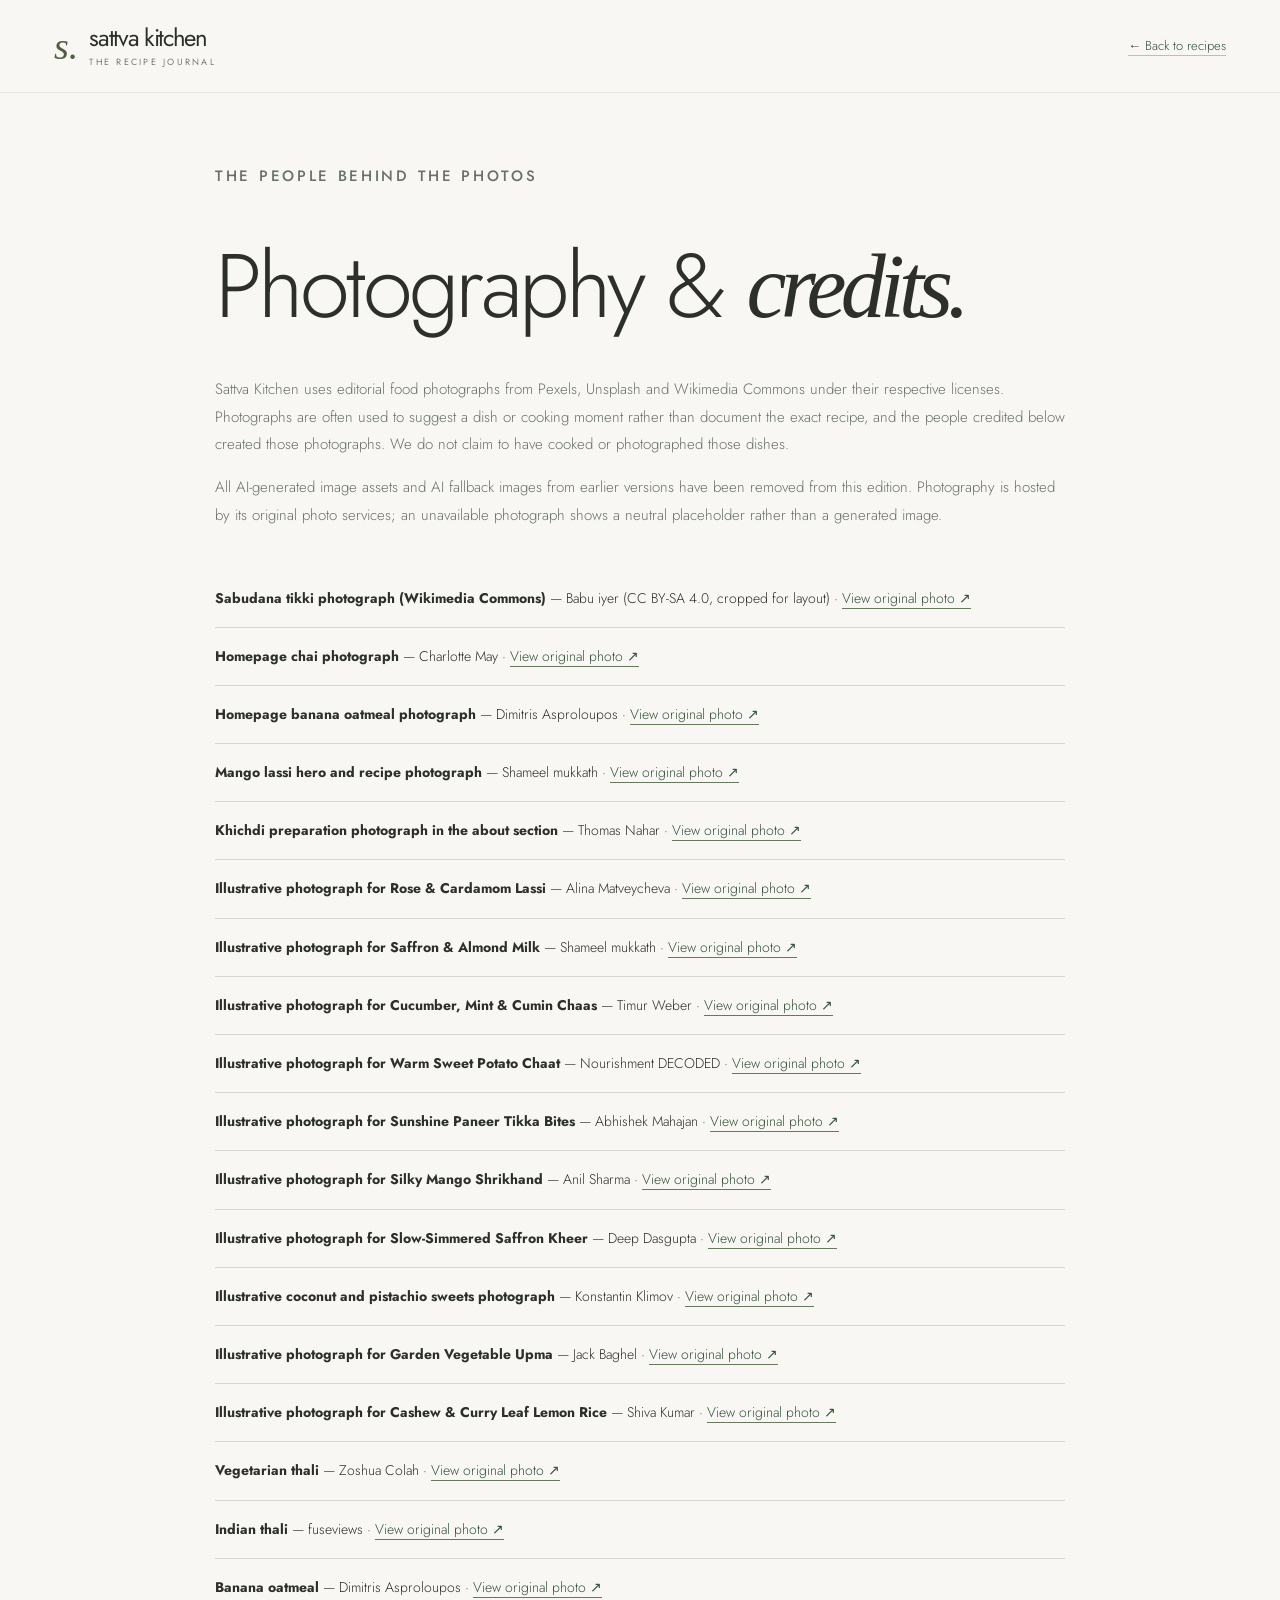
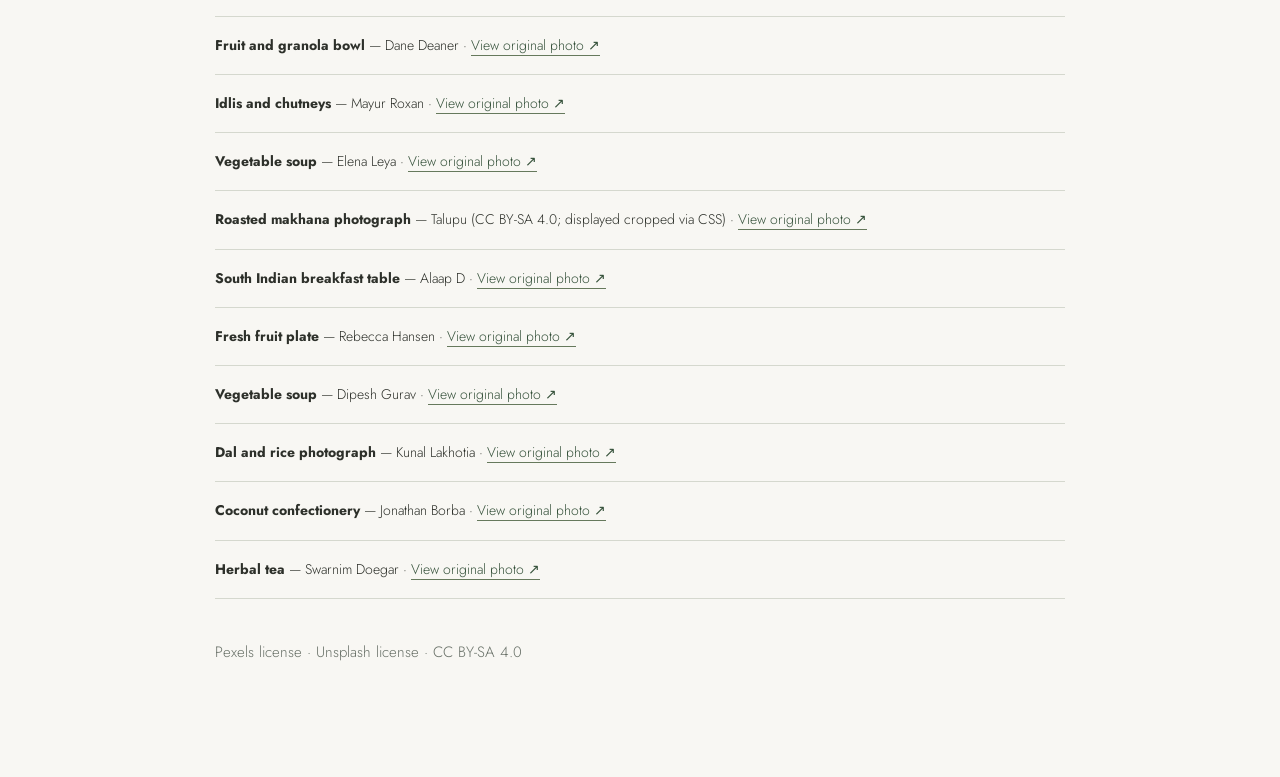
==== commit b583352c: "Add files via upload" ====
--- a/credits.html
+++ b/credits.html
@@ -1 +1 @@
-<!doctype html><html lang="en"><head><meta charset="utf-8"><meta name="viewport" content="width=device-width,initial-scale=1"><meta name="theme-color" content="#f8f7f3"><title>Photo credits · Sattva Kitchen</title><link href="https://fonts.googleapis.com/css2?family=Jost:wght@300;400;500&display=swap" rel="stylesheet"><link rel="stylesheet" href="styles.css"><style>.credit-page{max-width:900px;margin:70px auto 110px;padding:0 25px}.credit-page h1{font-size:clamp(52px,8vw,90px);margin:30px 0 25px}.credit-page p{color:#697168;line-height:1.85;font-size:15px}.credit-list{padding:0;list-style:none;margin:40px 0}.credit-list li{border-bottom:1px solid #d5d8ce;padding:16px 0;font-size:14px;line-height:1.8}.credit-list a{border-bottom:1px solid #66795c;color:#35513a}.back-link{font-size:13px;color:#31513a;border-bottom:1px solid #b5c3af}</style></head><body><header class="site-header"><div class="container header-inner"><a class="brand" href="index.html"><span class="brand-mark">s.</span><span class="brand-name">sattva kitchen <small>THE RECIPE JOURNAL</small></span></a><a class="back-link" href="index.html">← Back to recipes</a></div></header><main class="credit-page"><p class="kicker">THE PEOPLE BEHIND THE PHOTOS</p><h1>Photography & <em>credits.</em></h1><p>Sattva Kitchen uses editorial food photographs licensed through Pexels and Unsplash. Photographs are often used to suggest a dish or cooking moment rather than document the exact recipe, and the people credited below created those photographs. We do not claim to have cooked or photographed those dishes.</p><p>The bundled website also contains a small number of clearly illustrative, AI-generated fallback images from earlier versions of the project. These may appear if an external photo cannot load. Replacing them with original food photography is the next step towards an entirely photographic site.</p><ul class="credit-list" id="credits"></ul><p><a href="https://www.pexels.com/license/" target="_blank" rel="noopener noreferrer">Pexels license</a> · <a href="https://unsplash.com/license" target="_blank" rel="noopener noreferrer">Unsplash license</a> · <a href="https://creativecommons.org/licenses/by-sa/4.0/" target="_blank" rel="noopener noreferrer">CC BY-SA 4.0</a></p></main><script src="credits.js"></script></body></html>+<!doctype html><html lang="en"><head><meta charset="utf-8"><meta name="viewport" content="width=device-width,initial-scale=1"><meta name="theme-color" content="#f8f7f3"><title>Photo credits · Sattva Kitchen</title><link href="https://fonts.googleapis.com/css2?family=Jost:wght@300;400;500&display=swap" rel="stylesheet"><link rel="stylesheet" href="styles.css"><style>.credit-page{max-width:900px;margin:70px auto 110px;padding:0 25px}.credit-page h1{font-size:clamp(52px,8vw,90px);margin:30px 0 25px}.credit-page p{color:#697168;line-height:1.85;font-size:15px}.credit-list{padding:0;list-style:none;margin:40px 0}.credit-list li{border-bottom:1px solid #d5d8ce;padding:16px 0;font-size:14px;line-height:1.8}.credit-list a{border-bottom:1px solid #66795c;color:#35513a}.back-link{font-size:13px;color:#31513a;border-bottom:1px solid #b5c3af}</style></head><body><header class="site-header"><div class="container header-inner"><a class="brand" href="index.html"><span class="brand-mark">s.</span><span class="brand-name">sattva kitchen <small>THE RECIPE JOURNAL</small></span></a><a class="back-link" href="index.html">← Back to recipes</a></div></header><main class="credit-page"><p class="kicker">THE PEOPLE BEHIND THE PHOTOS</p><h1>Photography & <em>credits.</em></h1><p>Sattva Kitchen uses editorial food photographs from Pexels, Unsplash and Wikimedia Commons under their respective licenses. Photographs are often used to suggest a dish or cooking moment rather than document the exact recipe, and the people credited below created those photographs. We do not claim to have cooked or photographed those dishes.</p><p>All AI-generated image assets and AI fallback images from earlier versions have been removed from this edition. Photography is hosted by its original photo services; an unavailable photograph shows a neutral placeholder rather than a generated image.</p><ul class="credit-list" id="credits"></ul><p><a href="https://www.pexels.com/license/" target="_blank" rel="noopener noreferrer">Pexels license</a> · <a href="https://unsplash.com/license" target="_blank" rel="noopener noreferrer">Unsplash license</a> · <a href="https://creativecommons.org/licenses/by-sa/4.0/" target="_blank" rel="noopener noreferrer">CC BY-SA 4.0</a></p></main><script src="credits.js"></script></body></html>
--- a/styles.css
+++ b/styles.css
@@ -20,3 +20,13 @@
 @media(max-width:760px){.container{width:calc(100% - 42px)}.section{padding-top:74px;padding-bottom:77px}.header-inner{min-height:72px}.brand-mark{font-size:32px}.brand-name{font-size:22px}.desktop-nav{display:none}.mobile-toggle{display:block}.saved-nav{font-size:0;gap:5px}.saved-nav span:first-child{font-size:23px}.saved-nav span:last-child{font-size:12px}.hero{display:flex;flex-direction:column;gap:38px;padding-top:56px;padding-bottom:55px;min-height:0}.hero-copy{padding:0;display:block}.eyebrow{font-size:9px;letter-spacing:.13em}.hero h1{font-size:clamp(62px,11vw,86px);white-space:normal;margin:26px 0 20px}.hero-copy>p{font-size:17px;max-width:490px}.hero-foot{display:none}.hero-media{min-height:435px;margin:0 0 20px}.hero-main-photo{width:85%;height:385px}.hero-small-photo{height:170px;width:41%;bottom:-12px;border-top-width:8px}.newsstrip-inner{gap:17px;font-size:8px;letter-spacing:.06em;height:46px}.feature-layout{display:flex;flex-direction:column;gap:42px;align-items:stretch}.feature-photo{height:410px}.feature-copy{padding:25px 0 0}.feature-copy h2{font-size:70px;margin:17px 0 24px}.feature-deck{font-size:21px}.feature-rule{margin:25px 0}.collections-heading{align-items:start;flex-direction:column;gap:14px}.collections-heading h2,.recipe-intro h2,.philosophy-aside h2,.ritual-layout h2{font-size:57px}.collections-heading p{max-width:460px;margin:0}.collection-list{grid-template-columns:1fr}.collection-card,.collection-card:first-child{border-left:0;border-right:0;border-bottom:1px solid var(--line);min-height:0;display:grid;grid-template-columns:34px 1fr 28px;align-items:center;gap:12px;padding:19px 4px}.collection-card:last-child{border-bottom:0}.collection-card strong{font-size:23px}.collection-action{align-self:unset}.recipe-intro{align-items:start;flex-direction:column;gap:18px;margin-bottom:34px}.recipe-intro p{max-width:450px}.recipe-toolbar{align-items:stretch;flex-direction:column;gap:25px}.filters{gap:7px 20px}.search-bar{width:100%}.recipe-grid{grid-template-columns:repeat(2,minmax(0,1fr));gap:38px 17px}.recipe-card:nth-child(7n+1){grid-column:span 2}.recipe-card:nth-child(7n+1) .recipe-image{aspect-ratio:1.5}.recipe-image{aspect-ratio:.9!important}.recipe-card:nth-child(7n+1) .recipe-image{aspect-ratio:1.5!important}.recipe-tag{font-size:8px;left:7px;top:7px}.save-recipe{right:7px;top:7px;width:33px;height:33px}.recipe-title{font-size:23px}.recipe-desc{font-size:13px}.recipe-meta{flex-direction:column;align-items:start;gap:9px}.philosophy-layout{display:flex;flex-direction:column;gap:43px}.philosophy-aside{max-width:100%}.philosophy-aside h2{margin:22px 0}.philosophy-image{width:100%;height:390px}.ritual-layout{grid-template-columns:1fr;gap:23px;padding:25px 0 48px}.ritual-layout h2{margin-top:18px}.day-grid{grid-template-columns:1fr}.footer-top{flex-direction:column;padding-bottom:35px}.footer-links{gap:16px;flex-wrap:wrap}.footer-bottom{flex-direction:column;gap:12px}.footer-bottom span:last-child{text-align:left}.modal-inner{padding:30px 22px 50px}.modal-cover{height:270px}.modal-cols{grid-template-columns:1fr;gap:22px}.modal-close{right:12px;top:12px}}
 @media(max-width:390px){.container{width:calc(100% - 32px)}.hero h1{font-size:59px}.hero-media{min-height:348px}.hero-main-photo{height:310px}.hero-small-photo{height:130px}.newsstrip-inner{gap:10px;font-size:7px}.feature-photo{height:310px}.feature-copy h2{font-size:58px}.collections-heading h2,.recipe-intro h2,.philosophy-aside h2,.ritual-layout h2{font-size:49px}.recipe-grid{column-gap:12px}.recipe-title{font-size:20px}.recipe-desc{font-size:12px}}
 @media print{.site-header,.modal-close,.modal-actions,.footer,.modal-backdrop{display:none!important}.recipe-modal{position:static;box-shadow:none;width:100%;overflow:visible}.modal-inner{padding:20px}.modal-cover{height:200px}body.modal-open{overflow:auto}}
+
+/* Real-photography edition: a restrained placeholder replaces images that fail to load. */
+.image-unavailable{background:#e8e8de!important;position:relative;overflow:hidden;}
+.image-unavailable::after{content:attr(data-photo-status);position:absolute;inset:0;display:grid;place-items:center;text-transform:uppercase;font-size:10px;letter-spacing:.14em;font-weight:400;color:#7c8175;pointer-events:none;z-index:0;}
+.recipe-photo-credit{font-size:11px;line-height:1.6;color:#858b80;margin:0 0 22px;}
+.recipe-photo-credit a{color:#475f49;text-decoration:underline;text-underline-offset:3px;}
+
+.modal-cover-photo{height:350px;position:relative;background:#e8e8de;}
+.modal-cover-photo .modal-cover{display:block;width:100%;height:100%;}
+@media(max-width:760px){.modal-cover-photo{height:270px}}
